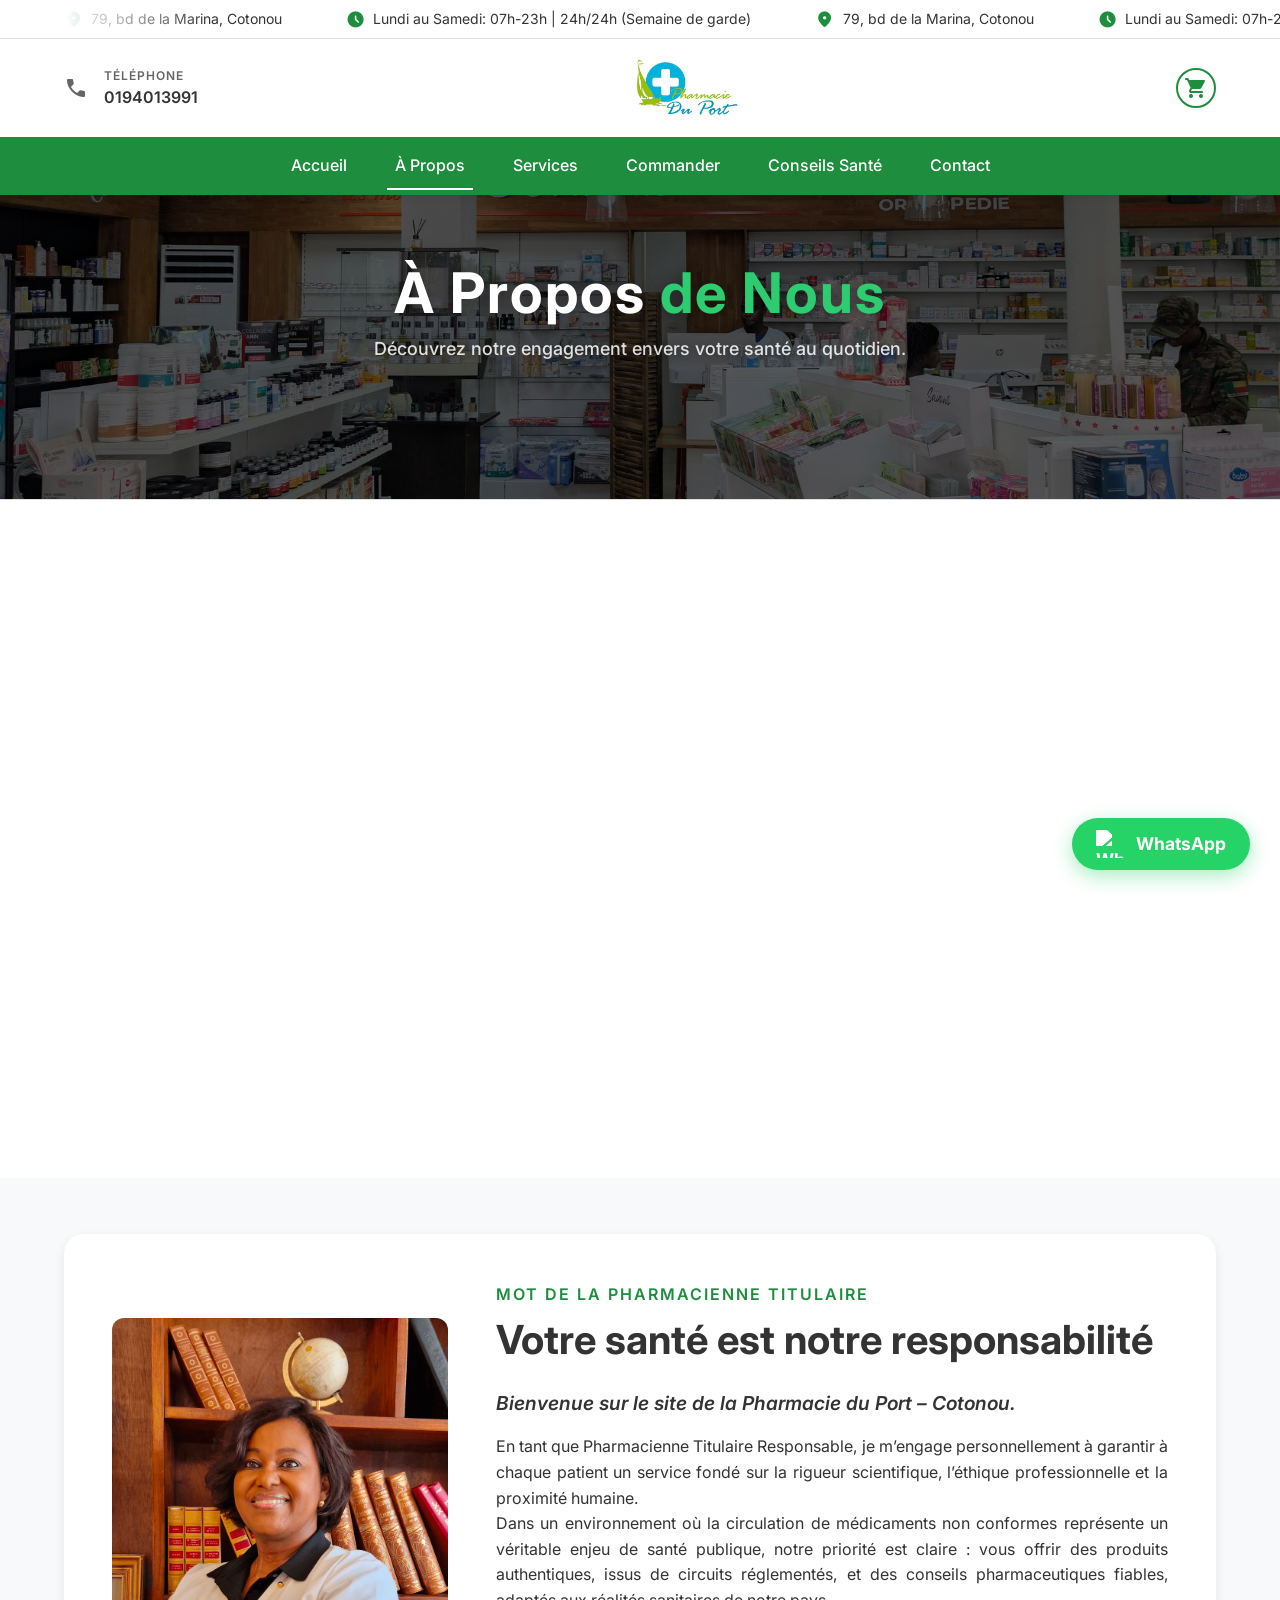
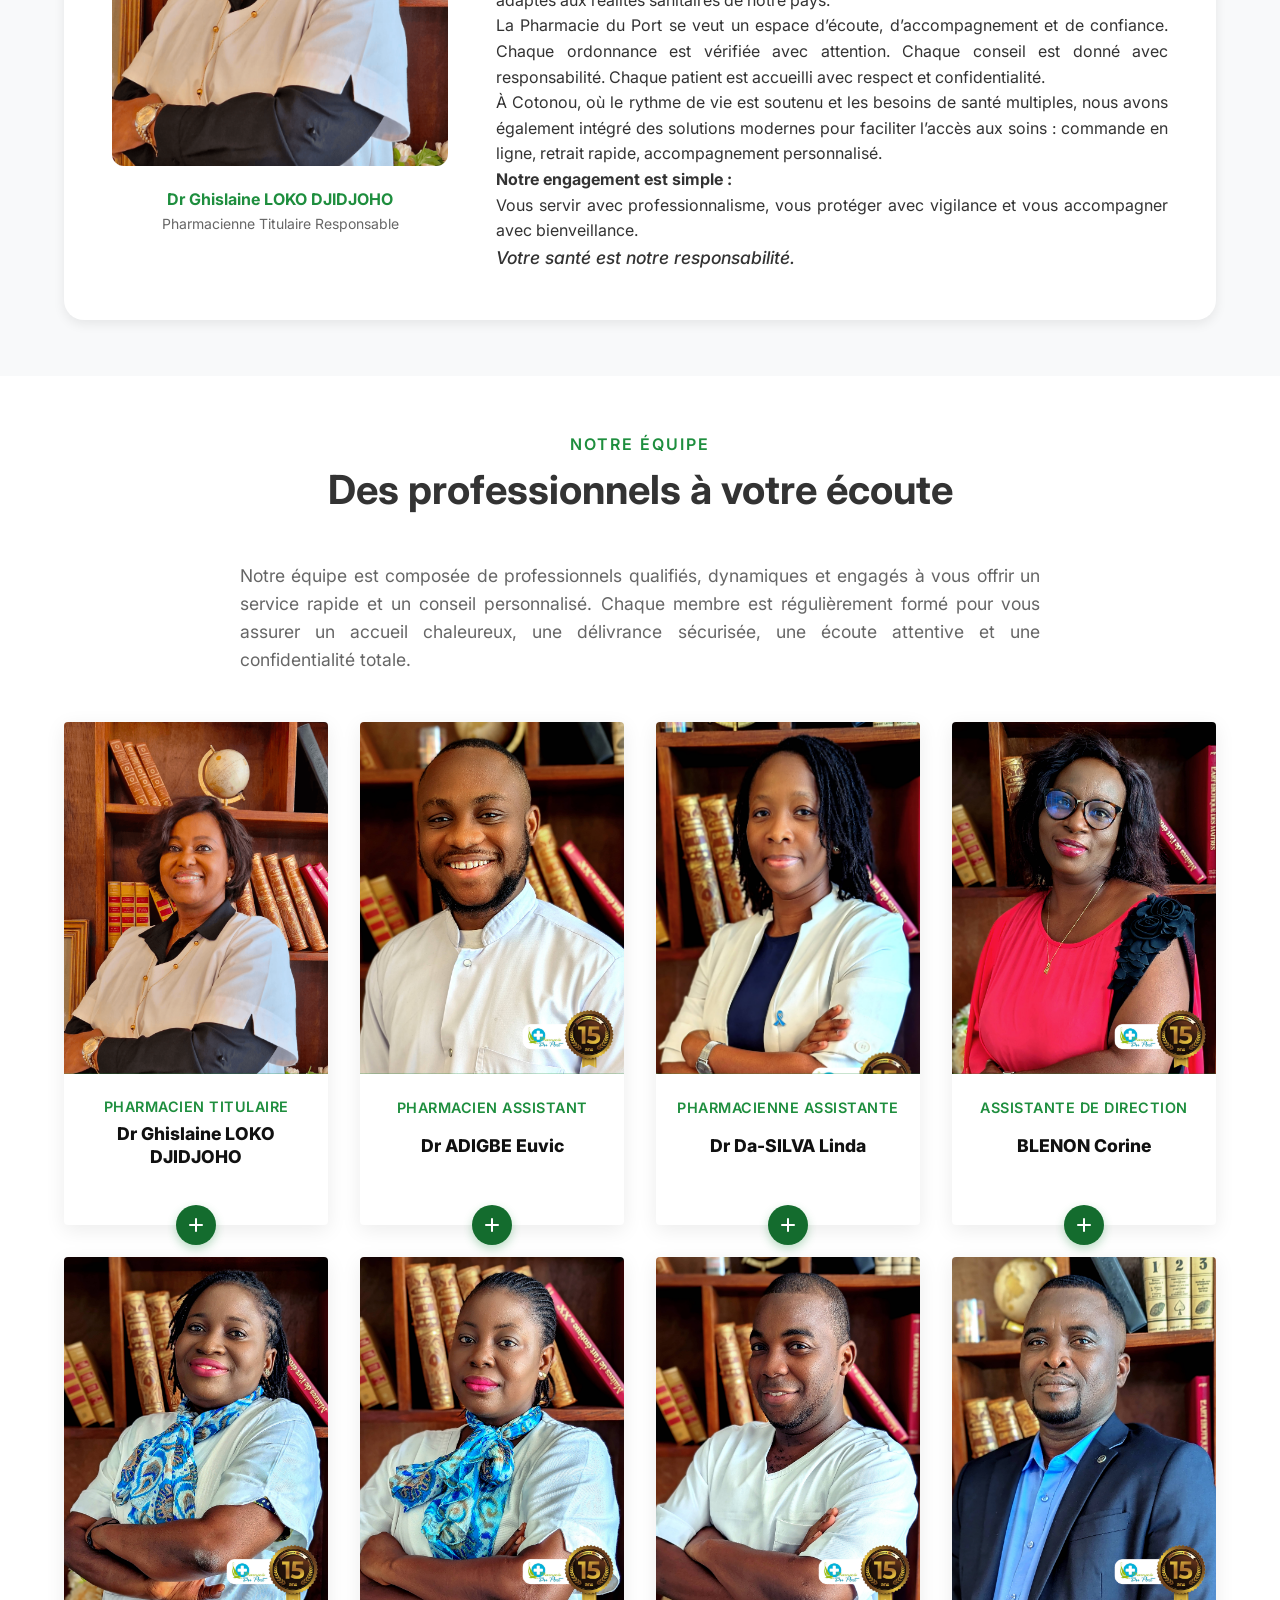
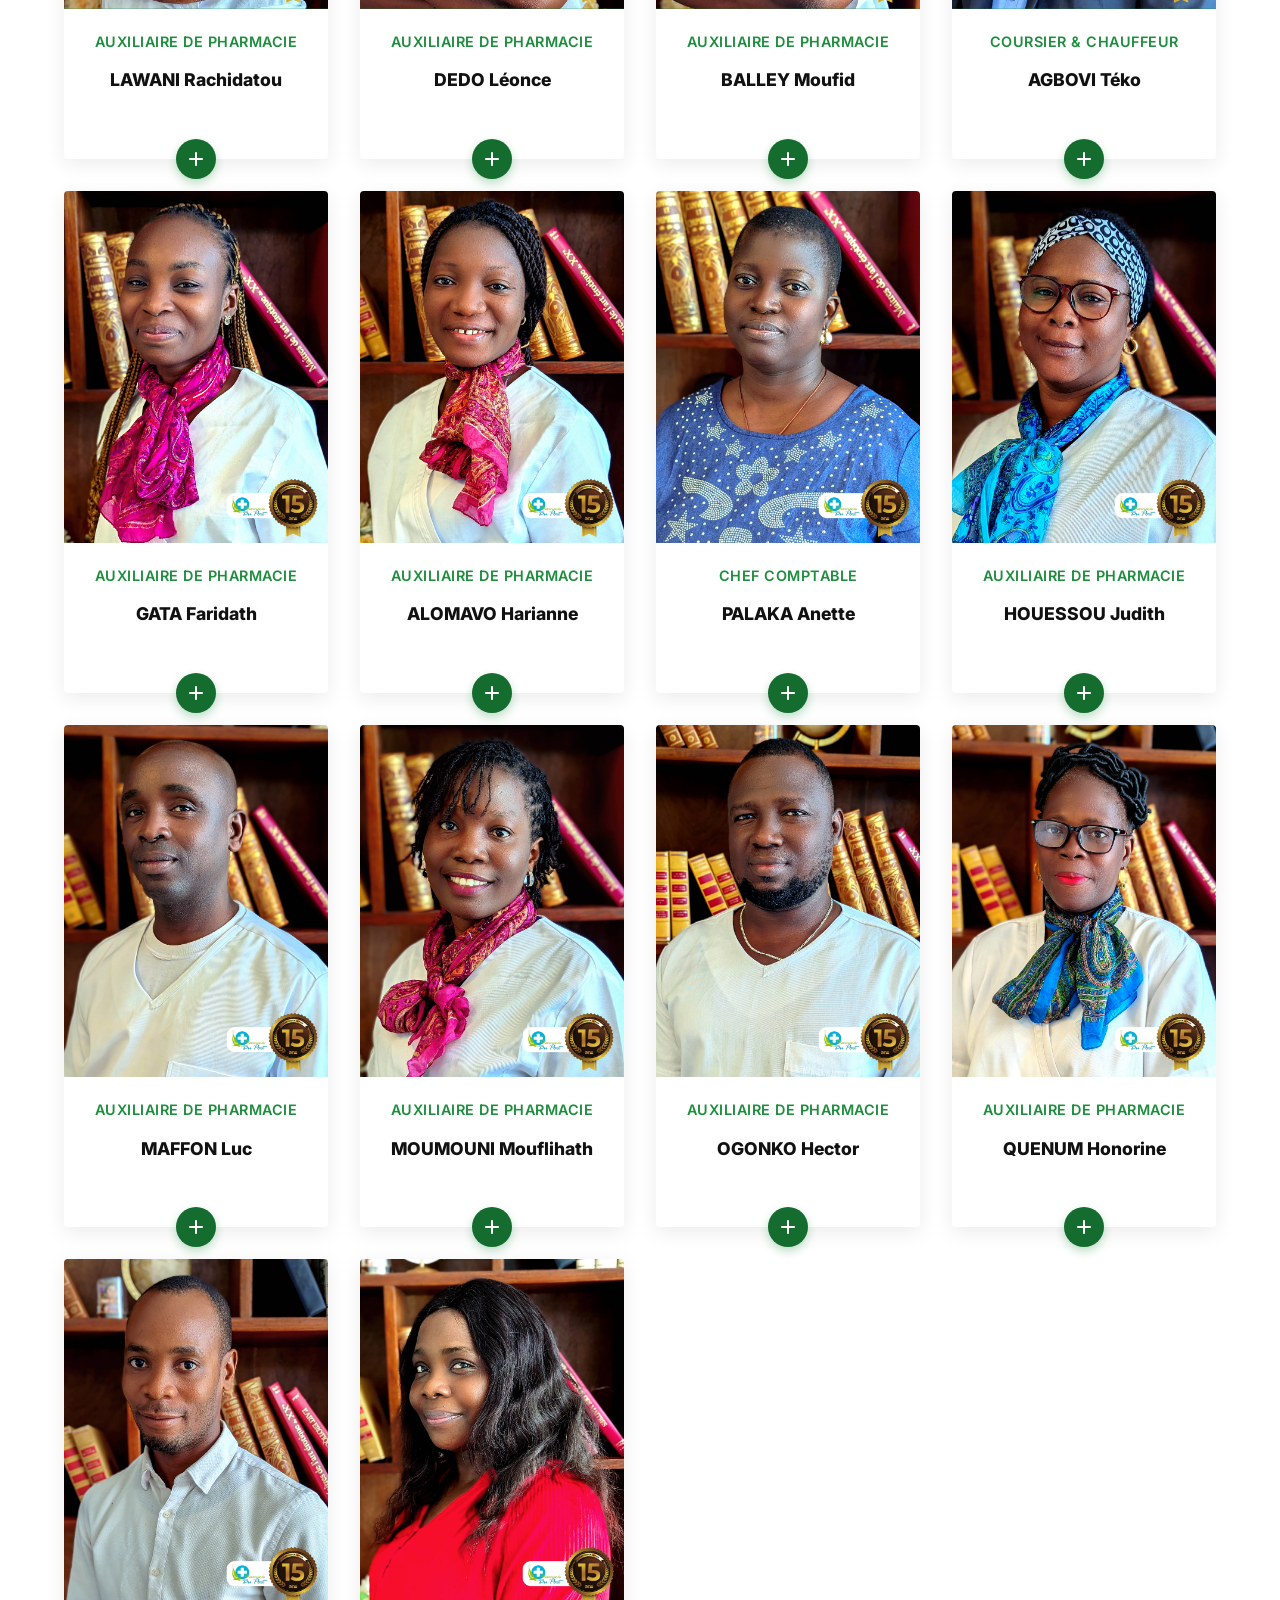
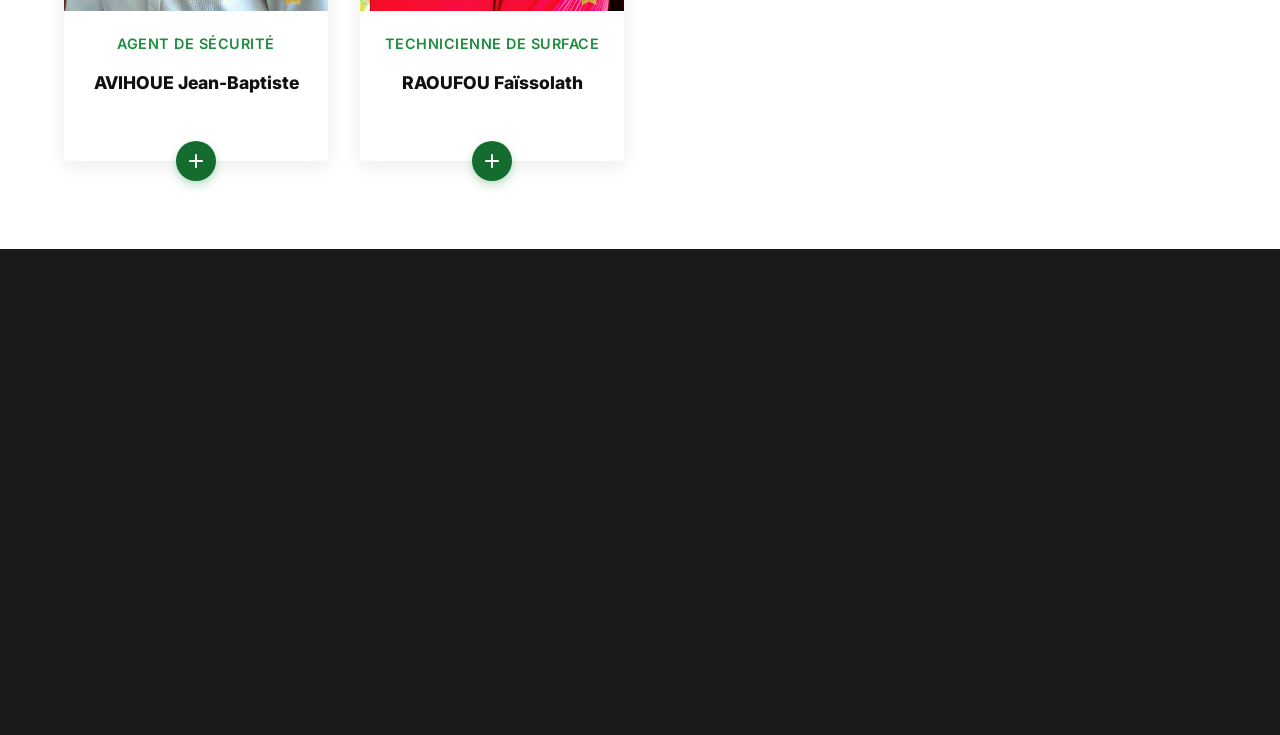
==== about.html @ 5d0e1f9a "Standardisation des services, simplification des paiements et ajout des assurances partenaires" ====
<!DOCTYPE html>
<html lang="fr">

<head>
    <meta charset="UTF-8">
    <meta name="viewport" content="width=device-width, initial-scale=1.0">
    <title>À Propos | Pharmacie du Port – Cotonou</title>
    <meta name="description"
        content="Découvrez l'équipe et la mission de la Pharmacie du Port à Cotonou. Votre santé est notre priorité.">

    <!-- Performance: Resource Hints -->
    <link rel="preconnect" href="https://fonts.googleapis.com">
    <link rel="preconnect" href="https://fonts.gstatic.com" crossorigin>
    <link rel="preload" href="css/style.css?v=1.0.3" as="style">
    <link rel="preload" href="img/ACCUEIL.jpeg" as="image" fetchpriority="high">

    <!-- CSS -->
    <link rel="stylesheet" href="css/style.css?v=1.0.3">
</head>

<body class="loading">
    <!-- Preloader -->
    <div id="site-preloader">
        <div class="loader-spinner"></div>
    </div>

    <!-- Header Wrapper -->
    <div class="header-wrapper">
        <!-- Top Bar -->
        <div class="top-bar-v3">
            <div class="container top-bar-inner">
                <div class="top-bar-left hide-mobile">
                    <div class="top-ticker-wrapper">
                        <div class="top-ticker-content">
                            <div class="top-info"><span class="material-symbols-rounded"
                                    style="font-size: 1.2rem;">location_on</span> 79, bd de la Marina, Cotonou
                            </div>
                            <div class="top-info"><span class="material-symbols-rounded"
                                    style="font-size: 1.2rem;">schedule</span> Lundi au Samedi: 07h-23h | 24h/24h
                                (Semaine de garde)</div>
                            <!-- Duplicate for seamless loop -->
                            <div class="top-info"><span class="material-symbols-rounded"
                                    style="font-size: 1.2rem;">location_on</span> 79, bd de la Marina, Cotonou
                            </div>
                            <div class="top-info"><span class="material-symbols-rounded"
                                    style="font-size: 1.2rem;">schedule</span> Lundi au Samedi: 07h-23h | 24h/24h
                                (Semaine de garde)</div>
                        </div>
                    </div>
                </div>
                <div class="top-bar-right social-links-small">
                    <a href="#" aria-label="Facebook" style="font-weight:bold; font-family:serif;">f</a>
                    <a href="#" aria-label="WhatsApp" style="font-weight:bold; font-family:serif;">w</a>
                    <a href="#" aria-label="Instagram" style="font-weight:bold; font-family:serif;">in</a>
                </div>
            </div>
        </div>

        <!-- Middle Bar -->
        <div class="middle-bar">
            <div class="container middle-bar-inner">
                <div class="middle-left phone-block hide-tablet">
                    <span class="material-symbols-rounded phone-icon">call</span>
                    <div class="phone-text">
                        <span class="phone-label">TÉLÉPHONE</span>
                        <span class="phone-number">0194013991</span>
                    </div>
                </div>

                <div class="middle-center logo-container">
                    <a href="index.html" class="logo-v3">
                        <div class="logo-icon-wrapper">
                            <img src="img/LOGO.png" alt="Logo Pharmacie du Port" class="logo-img" width="180"
                                height="85">
                        </div>
                    </a>
                </div>

                <div class="middle-right action-icons">
                    <a href="order.html" class="icon-btn"><span
                            class="material-symbols-rounded">shopping_cart</span></a>
                    <button class="mobile-menu-btn" aria-label="Menu"
                        onclick="var n=document.getElementById('mobileNav'); n.classList.toggle('active'); this.querySelector('.material-symbols-rounded').textContent=n.classList.contains('active')?'close':'menu';">

                        <span class="material-symbols-rounded">menu</span>
                    </button>
                </div>
            </div>
        </div>

        <!-- Main Navigation -->
        <header class="main-header-v3">
            <div class="container">
                <nav class="nav-v3" id="mobileNav">
                    <ul id="mainMenu">
                        <li><a href="index.html">Accueil</a></li>
                        <li><a href="about.html" class="active">À Propos</a></li>
                        <li><a href="services.html">Services</a></li>
                        <li><a href="order.html">Commander</a></li>
                        <li><a href="blog.html">Conseils Santé</a></li>
                        <li><a href="contact.html">Contact</a></li>
                    </ul>
                </nav>
            </div>
        </header>
    </div>


    <!-- Page Header Banner -->
    <section class="page-banner"
        style="background-image: linear-gradient(rgba(0,0,0,0.6), rgba(0,0,0,0.6)), url('img/ACCUEIL.jpeg'); border-bottom: 1px solid var(--border-color);">
        <div class="container" style="z-index: 2; position: relative;">
            <div class="hero-content" style="margin: 0 auto; max-width: 800px; text-align: center;">
                <h1 style="font-size: 3.5rem; color: #fff; letter-spacing: 2px;" data-content-id="about_hero_title">À
                    Propos <span style="color: #2ecc71;">de Nous</span></h1>
                <p style="color: rgba(255,255,255,0.9); font-size: 1.125rem; font-weight: 500;">Découvrez notre
                    engagement
                    envers votre santé au quotidien.</p>
            </div>
        </div>
    </section>

    <!-- Pharmacy Presentation -->
    <section>
        <div class="container">
            <div class="about-grid">
                <div class="about-content">
                    <div class="section-title" style="text-align: left;">
                        <span>Notre Histoire</span>
                        <h2 data-content-id="about_history_title">Un engagement au cœur de Cotonou</h2>
                    </div>
                    <p class="lead-text" style="text-align: justify;" data-content-id="about_history_text">La Pharmacie
                        du Port est un établissement
                        pharmaceutique engagé à garantir
                        l’accès à des médicaments authentiques et des conseils adaptés aux réalités sanitaires de
                        Cotonou.</p>
                    <p style="text-align: justify;">Située à proximité stratégique de la zone portuaire et des grands
                        axes de la ville, elle
                        accompagne quotidiennement les familles, les travailleurs et les visiteurs avec un service
                        rapide, sécurisé et bienveillant.</p>
                    <ul class="check-list">
                        <li><span class="material-symbols-rounded">check</span> Médicaments 100% certifiés</li>
                        <li><span class="material-symbols-rounded">check</span> Personnel qualifié et à l'écoute</li>
                        <li><span class="material-symbols-rounded">check</span> Service client exceptionnel</li>
                        <li><span class="material-symbols-rounded">check</span> Accessibilité 24h/24 (Semaine de garde)
                        </li>
                    </ul>
                </div>
                <div class="about-images-wrapper">
                    <div class="stacked-images-container">
                        <div class="stacked-image-item item-back">
                            <img src="img/A PROPOS 1 (1).jpeg" alt="Extérieur de la Pharmacie" width="600" height="400"
                                loading="lazy">
                        </div>
                        <div class="stacked-image-item item-front">
                            <img src="img/A PROPOS 1 (2).jpeg" alt="Intérieur de la Pharmacie" width="600" height="400"
                                loading="lazy">
                        </div>
                        <div class="experience-badge-new">
                            <div class="badge-content">
                                <span class="badge-number"><span class="counter" data-target="15">0</span>+</span>
                                <span class="badge-text">Ans d'Expérience</span>
                            </div>
                        </div>
                    </div>
                </div>
            </div>
        </div>
    </section>

    <!-- Pharmacist Word -->
    <section class="bg-light">
        <div class="container">
            <div class="pharmacist-word-wrapper">
                <div class="pharmacist-image">
                    <img src="img/PHOTO PHARMACIENNE TITULAIRE.png" alt="Mot du Pharmacien" id="dynamic-pharmacist"
                        width="450" height="550" loading="lazy">
                    <div class="pharmacist-signature">
                        <h4>Dr Ghislaine LOKO DJIDJOHO</h4>
                        <p>Pharmacienne Titulaire Responsable</p>
                    </div>
                </div>
                <div class="pharmacist-content">
                    <div class="section-title" style="text-align: left; margin-bottom: 1.5rem;">
                        <span>Mot de la Pharmacienne Titulaire</span>
                        <h2>Votre santé est notre responsabilité</h2>
                    </div>
                    <p class="quote-text"
                        style="font-weight: 600; font-size: 1.2rem; margin-bottom: 1rem; color: var(--text-dark);">
                        Bienvenue sur le site de la Pharmacie du Port – Cotonou.</p>
                    <div data-content-id="pharmacist_full_mot">
                        <p style="text-align: justify;">En tant que Pharmacienne Titulaire Responsable, je m’engage
                            personnellement à garantir à chaque
                            patient un service fondé sur la rigueur scientifique, l’éthique professionnelle et la
                            proximité
                            humaine.</p>
                        <p style="text-align: justify;">Dans un environnement où la circulation de médicaments non
                            conformes
                            représente un véritable
                            enjeu de santé publique, notre priorité est claire : vous offrir des produits authentiques,
                            issus de circuits réglementés, et des conseils pharmaceutiques fiables, adaptés aux réalités
                            sanitaires de notre pays.</p>
                    </div>
                    <p style="text-align: justify;">La Pharmacie du Port se veut un espace d’écoute, d’accompagnement et
                        de confiance. Chaque
                        ordonnance est vérifiée avec attention. Chaque conseil est donné avec responsabilité. Chaque
                        patient est accueilli avec respect et confidentialité.</p>
                    <p style="text-align: justify;">À Cotonou, où le rythme de vie est soutenu et les besoins de santé
                        multiples, nous avons
                        également intégré des solutions modernes pour faciliter l’accès aux soins : commande en ligne,
                        retrait rapide, accompagnement personnalisé.</p>
                    <p style="text-align: justify;"><strong>Notre engagement est simple :</strong><br>Vous servir avec
                        professionnalisme, vous
                        protéger avec vigilance et vous accompagner avec bienveillance.</p>
                    <p style="text-align: justify; font-style: italic; font-weight: 500; font-size: 1.1rem;">Votre santé
                        est notre
                        responsabilité.</p>

                </div>
            </div>
        </div>
    </section>

    <!-- Our Team -->
    <section>
        <div class="container">
            <div class="section-title">
                <span>Notre Équipe</span>
                <h2>Des professionnels à votre écoute</h2>
            </div>
            <div class="team-intro">
                <p style="text-align: justify;">Notre équipe est composée de professionnels qualifiés, dynamiques et
                    engagés à vous offrir un service
                    rapide et un conseil personnalisé. Chaque membre est régulièrement formé pour vous assurer un
                    accueil chaleureux, une délivrance sécurisée, une écoute attentive et une confidentialité totale.
                </p>
            </div>

            <div class="team-showcase-grid" style="margin-top: 3rem; padding-bottom: 2rem;">

                <!-- Card 1: Titulaire -->
                <div class="team-member-card">
                    <div class="member-photo-placeholder"
                        style="background-image: url('img/PHOTO PHARMACIENNE TITULAIRE.png');">
                        <div class="member-contact-overlay">
                            <a href="tel:0194013991" class="member-contact-link"><span
                                    class="material-symbols-rounded">call</span> 0194013991</a>
                            <a href="mailto:phcieduportcotonou@yahoo.com" class="member-contact-link"><span
                                    class="material-symbols-rounded">mail</span> phcieduportcotonou@yahoo.com</a>
                        </div>
                    </div>
                    <div class="member-info">
                        <h4 class="member-role">Pharmacien Titulaire</h4>
                        <h3 class="member-name">Dr Ghislaine LOKO DJIDJOHO</h3>
                        <button class="member-action-btn" aria-label="Plus d'informations">
                            <span class="material-symbols-rounded">add</span>
                        </button>
                    </div>
                </div>

                <!-- Card 2: Assistant -->
                <div class="team-member-card">
                    <div class="member-photo-placeholder"
                        style="background-image: url('img/PHARMACIEN ASSISTANT.jpeg');">
                        <div class="member-contact-overlay">
                            <a href="tel:+22900000000" class="member-contact-link"><span
                                    class="material-symbols-rounded">call</span> 0194013991</a>
                            <a href="mailto:phcieduportcotonou@yahoo.com" class="member-contact-link"><span
                                    class="material-symbols-rounded">mail</span> phcieduportcotonou@yahoo.com</a>
                        </div>
                    </div>
                    <div class="member-info">
                        <h4 class="member-role">Pharmacien Assistant</h4>
                        <h3 class="member-name">Dr ADIGBE Euvic</h3>
                        <button class="member-action-btn" aria-label="Plus d'informations">
                            <span class="material-symbols-rounded">add</span>
                        </button>
                    </div>
                </div>

                <!-- Card 3: Assistant -->
                <div class="team-member-card">
                    <div class="member-photo-placeholder"
                        style="background-image: url('img/PHARMACIENNE ASSISTANTE.jpeg');">
                        <div class="member-contact-overlay">
                            <a href="tel:+22900000000" class="member-contact-link"><span
                                    class="material-symbols-rounded">call</span> 0194013991</a>
                            <a href="mailto:phcieduportcotonou@yahoo.com" class="member-contact-link"><span
                                    class="material-symbols-rounded">mail</span> phcieduportcotonou@yahoo.com</a>
                        </div>
                    </div>
                    <div class="member-info">
                        <h4 class="member-role">Pharmacienne Assistante</h4>
                        <h3 class="member-name">Dr Da-SILVA Linda</h3>
                        <button class="member-action-btn" aria-label="Plus d'informations">
                            <span class="material-symbols-rounded">add</span>
                        </button>
                    </div>
                </div>

                <!-- Card 4: Assistante de Direction -->
                <div class="team-member-card">
                    <div class="member-photo-placeholder" style="background-image: url('img/1.jpg (1).jpeg');">
                        <div class="member-contact-overlay">
                            <a href="tel:0194013991" class="member-contact-link"><span
                                    class="material-symbols-rounded">call</span> 0194013991</a>
                            <a href="mailto:phcieduportcotonou@yahoo.com" class="member-contact-link"><span
                                    class="material-symbols-rounded">mail</span> phcieduportcotonou@yahoo.com</a>
                        </div>
                    </div>
                    <div class="member-info">
                        <h4 class="member-role">Assistante de Direction</h4>
                        <h3 class="member-name">BLENON Corine</h3>
                        <button class="member-action-btn" aria-label="Plus d'informations">
                            <span class="material-symbols-rounded">add</span>
                        </button>
                    </div>
                </div>

                <!-- Card 5: Responsable Parapharmacie -->
                <div class="team-member-card">
                    <div class="member-photo-placeholder" style="background-image: url('img/2.jpg.jpeg');">
                        <div class="member-contact-overlay">
                            <a href="tel:0194013991" class="member-contact-link"><span
                                    class="material-symbols-rounded">call</span> 0194013991</a>
                            <a href="mailto:phcieduportcotonou@yahoo.com" class="member-contact-link"><span
                                    class="material-symbols-rounded">mail</span> phcieduportcotonou@yahoo.com</a>
                        </div>
                    </div>
                    <div class="member-info">
                        <h4 class="member-role">Auxiliaire de Pharmacie</h4>
                        <h3 class="member-name">LAWANI Rachidatou</h3>
                        <button class="member-action-btn" aria-label="Plus d'informations">
                            <span class="material-symbols-rounded">add</span>
                        </button>
                    </div>
                </div>

                <!-- Card 6: Auxiliaire de Pharmacie -->
                <div class="team-member-card">
                    <div class="member-photo-placeholder" style="background-image: url('img/3.jpg.jpeg');">
                        <div class="member-contact-overlay">
                            <a href="tel:0194013991" class="member-contact-link"><span
                                    class="material-symbols-rounded">call</span> 0194013991</a>
                            <a href="mailto:phcieduportcotonou@yahoo.com" class="member-contact-link"><span
                                    class="material-symbols-rounded">mail</span> phcieduportcotonou@yahoo.com</a>
                        </div>
                    </div>
                    <div class="member-info">
                        <h4 class="member-role">Auxiliaire de Pharmacie</h4>
                        <h3 class="member-name">DEDO Léonce</h3>
                        <button class="member-action-btn" aria-label="Plus d'informations">
                            <span class="material-symbols-rounded">add</span>
                        </button>
                    </div>
                </div>

                <!-- Card 7: Auxiliaire de Pharmacie -->
                <div class="team-member-card">
                    <div class="member-photo-placeholder" style="background-image: url('img/4.jpg.jpeg');">
                        <div class="member-contact-overlay">
                            <a href="tel:0194013991" class="member-contact-link"><span
                                    class="material-symbols-rounded">call</span> 0194013991</a>
                            <a href="mailto:phcieduportcotonou@yahoo.com" class="member-contact-link"><span
                                    class="material-symbols-rounded">mail</span> phcieduportcotonou@yahoo.com</a>
                        </div>
                    </div>
                    <div class="member-info">
                        <h4 class="member-role">Auxiliaire de Pharmacie</h4>
                        <h3 class="member-name">BALLEY Moufid</h3>
                        <button class="member-action-btn" aria-label="Plus d'informations">
                            <span class="material-symbols-rounded">add</span>
                        </button>
                    </div>
                </div>

                <!-- Card 8: Membre de l'équipe -->
                <div class="team-member-card">
                    <div class="member-photo-placeholder" style="background-image: url('img/5.jpg.jpeg');">
                        <div class="member-contact-overlay">
                            <a href="tel:0194013991" class="member-contact-link"><span
                                    class="material-symbols-rounded">call</span> 0194013991</a>
                            <a href="mailto:phcieduportcotonou@yahoo.com" class="member-contact-link"><span
                                    class="material-symbols-rounded">mail</span> phcieduportcotonou@yahoo.com</a>
                        </div>
                    </div>
                    <div class="member-info">
                        <h4 class="member-role">Coursier & Chauffeur</h4>
                        <h3 class="member-name">AGBOVI Téko</h3>
                        <button class="member-action-btn" aria-label="Plus d'informations">
                            <span class="material-symbols-rounded">add</span>
                        </button>
                    </div>
                </div>


                <!-- Card 9: Auxiliaire de Pharmacie -->
                <div class="team-member-card">
                    <div class="member-photo-placeholder" style="background-image: url('img/9.jpg.jpeg');">
                        <div class="member-contact-overlay">
                            <a href="tel:0194013991" class="member-contact-link"><span
                                    class="material-symbols-rounded">call</span> 0194013991</a>
                            <a href="mailto:phcieduportcotonou@yahoo.com" class="member-contact-link"><span
                                    class="material-symbols-rounded">mail</span> phcieduportcotonou@yahoo.com</a>
                        </div>
                    </div>
                    <div class="member-info">
                        <h4 class="member-role">Auxiliaire de Pharmacie</h4>
                        <h3 class="member-name">GATA Faridath</h3>
                        <button class="member-action-btn" aria-label="Plus d'informations">
                            <span class="material-symbols-rounded">add</span>
                        </button>
                    </div>
                </div>

                <!-- Card 10: Auxiliaire de Pharmacie -->
                <div class="team-member-card">
                    <div class="member-photo-placeholder" style="background-image: url('img/10.jpg.jpeg');">
                        <div class="member-contact-overlay">
                            <a href="tel:0194013991" class="member-contact-link"><span
                                    class="material-symbols-rounded">call</span> 0194013991</a>
                            <a href="mailto:phcieduportcotonou@yahoo.com" class="member-contact-link"><span
                                    class="material-symbols-rounded">mail</span> phcieduportcotonou@yahoo.com</a>
                        </div>
                    </div>
                    <div class="member-info">
                        <h4 class="member-role">Auxiliaire de Pharmacie</h4>
                        <h3 class="member-name">ALOMAVO Harianne</h3>
                        <button class="member-action-btn" aria-label="Plus d'informations">
                            <span class="material-symbols-rounded">add</span>
                        </button>
                    </div>
                </div>

                <!-- Card 11: Responsable des Affaires financières -->
                <div class="team-member-card">
                    <div class="member-photo-placeholder" style="background-image: url('img/11.jpg.jpeg');">
                        <div class="member-contact-overlay">
                            <a href="tel:0194013991" class="member-contact-link"><span
                                    class="material-symbols-rounded">call</span> 0194013991</a>
                            <a href="mailto:phcieduportcotonou@yahoo.com" class="member-contact-link"><span
                                    class="material-symbols-rounded">mail</span> phcieduportcotonou@yahoo.com</a>
                        </div>
                    </div>
                    <div class="member-info">
                        <h4 class="member-role">Chef Comptable</h4>
                        <h3 class="member-name">PALAKA Anette</h3>
                        <button class="member-action-btn" aria-label="Plus d'informations">
                            <span class="material-symbols-rounded">add</span>
                        </button>
                    </div>
                </div>

                <!-- Card 12: Auxiliaire de Pharmacie -->
                <div class="team-member-card">
                    <div class="member-photo-placeholder" style="background-image: url('img/14.jpg.jpeg');">
                        <div class="member-contact-overlay">
                            <a href="tel:0194013991" class="member-contact-link"><span
                                    class="material-symbols-rounded">call</span> 0194013991</a>
                            <a href="mailto:phcieduportcotonou@yahoo.com" class="member-contact-link"><span
                                    class="material-symbols-rounded">mail</span> phcieduportcotonou@yahoo.com</a>
                        </div>
                    </div>
                    <div class="member-info">
                        <h4 class="member-role">Auxiliaire de Pharmacie</h4>
                        <h3 class="member-name">HOUESSOU Judith</h3>
                        <button class="member-action-btn" aria-label="Plus d'informations">
                            <span class="material-symbols-rounded">add</span>
                        </button>
                    </div>
                </div>

                <!-- Card 13: Auxiliaire de Pharmacie -->
                <div class="team-member-card">
                    <div class="member-photo-placeholder" style="background-image: url('img/15.jpg.jpeg');">
                        <div class="member-contact-overlay">
                            <a href="tel:0194013991" class="member-contact-link"><span
                                    class="material-symbols-rounded">call</span> 0194013991</a>
                            <a href="mailto:phcieduportcotonou@yahoo.com" class="member-contact-link"><span
                                    class="material-symbols-rounded">mail</span> phcieduportcotonou@yahoo.com</a>
                        </div>
                    </div>
                    <div class="member-info">
                        <h4 class="member-role">Auxiliaire de Pharmacie</h4>
                        <h3 class="member-name">MAFFON Luc</h3>
                        <button class="member-action-btn" aria-label="Plus d'informations">
                            <span class="material-symbols-rounded">add</span>
                        </button>
                    </div>
                </div>

                <!-- Card 14: Auxiliaire de Pharmacie -->
                <div class="team-member-card">
                    <div class="member-photo-placeholder" style="background-image: url('img/16.jpg.jpeg');">
                        <div class="member-contact-overlay">
                            <a href="tel:0194013991" class="member-contact-link"><span
                                    class="material-symbols-rounded">call</span> 0194013991</a>
                            <a href="mailto:phcieduportcotonou@yahoo.com" class="member-contact-link"><span
                                    class="material-symbols-rounded">mail</span> phcieduportcotonou@yahoo.com</a>
                        </div>
                    </div>
                    <div class="member-info">
                        <h4 class="member-role">Auxiliaire de Pharmacie</h4>
                        <h3 class="member-name">MOUMOUNI Mouflihath</h3>
                        <button class="member-action-btn" aria-label="Plus d'informations">
                            <span class="material-symbols-rounded">add</span>
                        </button>
                    </div>
                </div>

                <!-- Card 15: Auxiliaire de Pharmacie -->
                <div class="team-member-card">
                    <div class="member-photo-placeholder" style="background-image: url('img/17.jpg.jpeg');">
                        <div class="member-contact-overlay">
                            <a href="tel:0194013991" class="member-contact-link"><span
                                    class="material-symbols-rounded">call</span> 0194013991</a>
                            <a href="mailto:phcieduportcotonou@yahoo.com" class="member-contact-link"><span
                                    class="material-symbols-rounded">mail</span> phcieduportcotonou@yahoo.com</a>
                        </div>
                    </div>
                    <div class="member-info">
                        <h4 class="member-role">Auxiliaire de Pharmacie</h4>
                        <h3 class="member-name">OGONKO Hector</h3>
                        <button class="member-action-btn" aria-label="Plus d'informations">
                            <span class="material-symbols-rounded">add</span>
                        </button>
                    </div>
                </div>

                <!-- Card 16: Auxiliaire de Pharmacie -->
                <div class="team-member-card">
                    <div class="member-photo-placeholder" style="background-image: url('img/18.jpg.jpeg');">
                        <div class="member-contact-overlay">
                            <a href="tel:0194013991" class="member-contact-link"><span
                                    class="material-symbols-rounded">call</span> 0194013991</a>
                            <a href="mailto:phcieduportcotonou@yahoo.com" class="member-contact-link"><span
                                    class="material-symbols-rounded">mail</span> phcieduportcotonou@yahoo.com</a>
                        </div>
                    </div>
                    <div class="member-info">
                        <h4 class="member-role">Auxiliaire de Pharmacie</h4>
                        <h3 class="member-name">QUENUM Honorine</h3>
                        <button class="member-action-btn" aria-label="Plus d'informations">
                            <span class="material-symbols-rounded">add</span>
                        </button>
                    </div>
                </div>

                <!-- Card 17: Agent de sécurité -->
                <div class="team-member-card">
                    <div class="member-photo-placeholder" style="background-image: url('img/19.jpg.jpeg');">
                        <div class="member-contact-overlay">
                            <a href="tel:0194013991" class="member-contact-link"><span
                                    class="material-symbols-rounded">call</span> 0194013991</a>
                            <a href="mailto:phcieduportcotonou@yahoo.com" class="member-contact-link"><span
                                    class="material-symbols-rounded">mail</span> phcieduportcotonou@yahoo.com</a>
                        </div>
                    </div>
                    <div class="member-info">
                        <h4 class="member-role">Agent de sécurité</h4>
                        <h3 class="member-name">AVIHOUE Jean-Baptiste</h3>
                        <button class="member-action-btn" aria-label="Plus d'informations">
                            <span class="material-symbols-rounded">add</span>
                        </button>
                    </div>
                </div>

                <!-- Card 18: Technicienne de surface -->
                <div class="team-member-card">
                    <div class="member-photo-placeholder" style="background-image: url('img/20.jpg.jpeg');">
                        <div class="member-contact-overlay">
                            <a href="tel:0194013991" class="member-contact-link"><span
                                    class="material-symbols-rounded">call</span> 0194013991</a>
                            <a href="mailto:phcieduportcotonou@yahoo.com" class="member-contact-link"><span
                                    class="material-symbols-rounded">mail</span> phcieduportcotonou@yahoo.com</a>
                        </div>
                    </div>
                    <div class="member-info">
                        <h4 class="member-role">Technicienne de surface</h4>
                        <h3 class="member-name">RAOUFOU Faïssolath</h3>
                        <button class="member-action-btn" aria-label="Plus d'informations">
                            <span class="material-symbols-rounded">add</span>
                        </button>
                    </div>
                </div>

            </div>
        </div>
    </section>

    <!-- Footer -->
    <footer id="location">
        <div class="container">
            <div class="footer-grid">
                <div class="footer-about">
                    <a href="index.html" class="footer-logo">
                        <img src="img/LOGO.png" alt="Logo Pharmacie du Port" class="footer-logo-img" width="120"
                            height="60" loading="lazy">
                    </a>
                    <p>Votre santé, notre priorité au cœur de Cotonou. Service rapide, produits certifiés et conseils
                        pharmaceutiques fiables pour accompagner les familles et professionnels.
                    </p>
                </div>

                <div class="footer-widget">
                    <h4>Liens Rapides</h4>
                    <ul class="footer-links">
                        <li><a href="index.html">Accueil</a></li>
                        <li><a href="about.html">À Propos</a></li>
                        <li><a href="services.html">Nos Services</a></li>
                        <li><a href="order.html">Commander en Ligne</a></li>
                        <li><a href="blog.html">Conseils Santé</a></li>
                    </ul>
                </div>

                <div class="footer-widget">
                    <h4>Nos Services</h4>
                    <ul class="footer-links">
                        <li><a href="services.html">Médicaments</a></li>
                        <li><a href="services.html">Assurances</a></li>
                        <li><a href="services.html">Parapharmacie</a></li>
                        <li><a href="services.html">Produits Bébé</a></li>
                        <li><a href="services.html">Conseils Santé</a></li>
                        <li><a href="services.html">Dispositifs médicaux</a></li>
                    </ul>
                </div>

                <div class="footer-widget">
                    <h4>Contact & Localisation</h4>
                    <ul class="footer-contact">
                        <li>
                            <span class="material-symbols-rounded">location_on</span>
                            <span>79, bd de la Marina, Cotonou</span>
                        </li>
                        <li>
                            <span class="material-symbols-rounded">call</span>
                            <span>0194013991<br>0194013991 (WhatsApp)</span>
                        </li>
                        <li>
                            <span class="material-symbols-rounded">mail</span>
                            <span>phcieduportcotonou@yahoo.com</span>
                        </li>
                        <li>
                            <span class="material-symbols-rounded">schedule</span>
                            <span>- Lundi au Samedi (07h à 23h)<br>- Semaines de garde (24h/24h)</span>
                        </li>
                    </ul>
                </div>
            </div>

            <div class="footer-bottom">
                <p>&copy; <a href="admin-login.html" style="color: inherit; text-decoration: none; cursor: default;"
                        aria-hidden="true">2026</a> Pharmacie du Port - Cotonou. Tous droits réservés.</p>
            </div>
        </div>
    </footer>

    <!-- JS -->
    <!-- Supabase -->
    <script src="https://cdn.jsdelivr.net/npm/@supabase/supabase-js@2" defer></script>
    <script src="js/supabaseClient.js" defer></script>
    <script src="js/contentLoader.js" defer></script>
    <script src="js/main.js" defer></script>
</body>

</html>
---- css/style.css ----
/* Google Fonts: Inter - font-display:swap prevents invisible text during load */
@import url('https://fonts.googleapis.com/css2?family=Inter:wght@300;400;500;600;700&display=swap');

/* Material Symbols */
@import url('https://fonts.googleapis.com/css2?family=Material+Symbols+Rounded:opsz,wght,FILL,GRAD@20..48,100..700,0..1,-50..200&display=block');

/* ============================================================
   PERFORMANCE OPTIMIZATIONS
   ============================================================ */

/* Defer rendering of off-screen sections (major render speed gain) */
section,
footer {
    content-visibility: auto;
    contain-intrinsic-size: 0 400px;
}

/* Keep hero visible immediately — do not defer it */
.hero,
.page-banner,
.header-wrapper {
    content-visibility: visible;
    contain-intrinsic-size: none;
}

/* GPU-accelerate animated/interactive elements */
.header-wrapper,
.service-card,
.blog-card,
.testimonial-card,
.bento-card {
    will-change: transform;
}

/* Optimize images globally */
img {
    max-width: 100%;
    height: auto;
    image-rendering: -webkit-optimize-contrast;
    -ms-interpolation-mode: bicubic;
}

/* Preloader and Page Reveal */
#site-preloader {
    position: fixed;
    top: 0;
    left: 0;
    width: 100%;
    height: 100%;
    background-color: var(--white);
    display: flex;
    justify-content: center;
    align-items: center;
    z-index: 9999;
    transition: opacity 0.5s ease, visibility 0.5s;
}

#site-preloader.fade-out {
    opacity: 0;
    visibility: hidden;
    pointer-events: none;
}

/* Fix FOIT/FOUC: Keep content hidden but preloader visible */
body.loading #site-preloader {
    visibility: visible;
    opacity: 1;
}

body.loading > *:not(#site-preloader):not(script) {
    visibility: hidden;
}

body.loading {
    overflow: hidden; /* Prevent scrolling during load */
}

/* Material Symbols Rendering Strategy: 
   Hide the text content until the font is loaded to prevent "text weirdness" */
.material-symbols-rounded {
    font-family: 'Material Symbols Rounded';
    font-weight: normal;
    font-style: normal;
    font-size: 24px;
    line-height: 1;
    letter-spacing: normal;
    text-transform: none;
    display: inline-block;
    white-space: nowrap;
    word-wrap: normal;
    direction: ltr;
    -webkit-font-feature-settings: 'liga';
    font-feature-settings: 'liga';
    -webkit-font-smoothing: antialiased;
    
    /* Crucial: visibility ensures text is not seen if font is missing/loading */
    width: 1em;
    height: 1em;
    overflow: hidden;
}

.loader-spinner {
    width: 50px;
    height: 50px;
    border: 4px solid var(--secondary-color);
    border-top: 4px solid var(--primary-color);
    border-radius: 50%;
    -webkit-animation: spin 1s linear infinite;
    animation: spin 1s linear infinite;
}

@-webkit-keyframes spin {
    0% {
        -webkit-transform: rotate(0deg);
        transform: rotate(0deg);
    }

    100% {
        -webkit-transform: rotate(360deg);
        transform: rotate(360deg);
    }
}

@keyframes spin {
    0% {
        transform: rotate(0deg);
    }

    100% {
        transform: rotate(360deg);
    }
}

/* Fix FOIT: Keep body invisible until font/content is ready */
/* (Handled more precisely above with body.loading > *:not(#site-preloader)) */

/* ============================================================ */

:root {
    --primary-color: #1E8E3E;
    --primary-dark: #146c2e;
    --secondary-color: #E3F2FD;
    --accent-color: #0288D1;
    --text-dark: #333333;
    --text-light: #666666;
    --white: #FFFFFF;
    --bg-light: #F8F9FA;
    --border-color: #E0E0E0;

    --shadow-sm: 0 2px 8px rgba(0, 0, 0, 0.05);
    --shadow-md: 0 4px 12px rgba(0, 0, 0, 0.08);
    --shadow-lg: 0 8px 24px rgba(0, 0, 0, 0.12);

    --radius-sm: 8px;
    --radius-md: 12px;
    --radius-lg: 20px;
    --radius-pill: 50px;

    --transition: all 0.3s cubic-bezier(0.25, 0.8, 0.25, 1);
}

* {
    margin: 0;
    padding: 0;
    box-sizing: border-box;
    -webkit-tap-highlight-color: transparent;
}

body {
    font-family: 'Inter', sans-serif;
    color: var(--text-dark);
    background-color: var(--white);
    line-height: 1.6;
    overflow-x: hidden;
    -webkit-font-smoothing: antialiased;
    -moz-osx-font-smoothing: grayscale;
    width: 100%;
    position: relative;
}

a {
    text-decoration: none;
    color: inherit;
    -webkit-transition: var(--transition);
    transition: var(--transition);
    touch-action: manipulation;
}

ul {
    list-style: none;
}

img {
    max-width: 100%;
    height: auto;
    display: block;
}

/* Typography */
h1,
h2,
h3,
h4,
h5,
h6 {
    font-weight: 700;
    line-height: 1.2;
    color: var(--text-dark);
}

h1 {
    font-size: clamp(1.75rem, 4vw + 1rem, 3.5rem);
}

h2 {
    font-size: clamp(1.5rem, 3vw + 1rem, 2.5rem);
    margin-bottom: 1rem;
}

h3 {
    font-size: clamp(1.25rem, 2vw + 1rem, 2rem);
}

.section-title {
    text-align: center;
    margin-bottom: 3rem;
}

.section-title span {
    display: block;
    color: var(--primary-color);
    font-weight: 600;
    font-size: 1rem;
    text-transform: uppercase;
    letter-spacing: 2px;
    margin-bottom: 0.5rem;
}

/* Layout */
.container {
    width: 100%;
    max-width: 1200px;
    margin: 0 auto;
    padding: 0 1.5rem;
    position: relative;
}

section {
    padding: 3.5rem 0;
}

section.bg-light {
    background-color: var(--bg-light);
}

/* Buttons */
.btn {
    display: inline-flex;
    align-items: center;
    justify-content: center;
    gap: 0.5rem;
    padding: 0.875rem 1.75rem;
    border-radius: var(--radius-pill);
    font-weight: 600;
    font-size: 1rem;
    cursor: pointer;
    border: none;
    -webkit-transition: var(--transition);
    transition: var(--transition);
    min-height: 48px;
    min-width: 44px;
    -webkit-user-select: none;
    user-select: none;
}

.btn-primary {
    background-color: var(--primary-color);
    color: var(--white);
    box-shadow: 0 4px 15px rgba(30, 142, 62, 0.3);
}

.btn-primary:hover {
    background-color: var(--primary-dark);
    transform: translateY(-2px);
    box-shadow: 0 6px 20px rgba(30, 142, 62, 0.4);
}

.btn-outline {
    background-color: transparent;
    color: var(--primary-color);
    border: 2px solid var(--primary-color);
}

.btn-outline:hover {
    background-color: var(--primary-color);
    color: var(--white);
}

.btn-whatsapp {
    background-color: #25D366;
    color: var(--white);
    box-shadow: 0 4px 15px rgba(37, 211, 102, 0.3);
}

.btn-whatsapp:hover {
    background-color: #128C7E;
    transform: translateY(-2px);
}

/* Icons */
.material-symbols-rounded {
    font-variation-settings: 'FILL' 1, 'wght' 400, 'GRAD' 0, 'opsz' 24;
}

/* --- Header & Navigation V3 --- */
.header-wrapper {
    position: fixed;
    top: 0;
    left: 0;
    width: 100%;
    z-index: 1000;
    background-color: var(--white);
    box-shadow: var(--shadow-sm);
    -webkit-transform: translateZ(0);
    transform: translateZ(0);
    /* Hardware acceleration for fixed header */
    width: 100%;
}

/* Tier 1: Top Bar */
.top-bar-v3 {
    border-bottom: 1px solid var(--border-color);
    padding: 0.5rem 0;
    font-size: 0.875rem;
    color: var(--text-dark);
}

.top-bar-inner {
    display: flex;
    justify-content: space-between;
    align-items: center;
}

.top-bar-left {
    display: flex;
    gap: 2rem;
}

.top-info {
    display: flex;
    align-items: center;
    gap: 0.5rem;
    white-space: nowrap;
    /* Prevent wrapping for ticker */
}

/* Ticker Animation */
.top-ticker-wrapper {
    overflow: hidden;
    width: 100%;
    mask-image: linear-gradient(to right, transparent, black 10%, black 90%, transparent);
}

.top-ticker-content {
    display: flex;
    gap: 4rem;
    width: max-content;
    animation: ticker-scroll 25s linear infinite;
}

@keyframes ticker-scroll {
    0% {
        transform: translateX(0);
    }

    100% {
        transform: translateX(-50%);
    }
}

.top-ticker-content:hover {
    animation-play-state: paused;
}

.top-info .material-symbols-rounded {
    color: var(--primary-color);
}

.social-links-small {
    display: flex;
    gap: 1rem;
}

.social-links-small a {
    color: var(--text-dark);
    transition: var(--transition);
}

.social-links-small a:hover {
    color: var(--primary-color);
}

.middle-bar {
    padding: 0.4rem 0;
    background-color: var(--white);
}

.middle-bar-inner {
    display: flex;
    justify-content: space-between;
    align-items: center;
}

.phone-block {
    display: flex;
    align-items: center;
    gap: 1rem;
}

.phone-icon {
    font-size: 1.5rem;
    color: var(--text-light);
}

.phone-text {
    display: flex;
    flex-direction: column;
}

.phone-label {
    font-size: 0.75rem;
    font-weight: 600;
    color: var(--text-light);
    letter-spacing: 1px;
}

.phone-number {
    font-weight: 600;
    color: var(--text-dark);
}

.logo-container .logo-v3 {
    display: flex;
    align-items: center;
    gap: 0.5rem;
    flex-direction: row;
}

.logo-icon-wrapper {
    display: flex;
    align-items: center;
    justify-content: center;
}

.logo-img {
    height: 85px;
    /* Taille augmentée pour une visibilité maximale */
    width: auto;
    object-fit: contain;
    transition: var(--transition);
}

.logo-v3:hover .logo-img {
    transform: scale(1.05);
}

.logo-text-wrapper {
    display: flex;
    flex-direction: column;
    text-align: left;
}

.logo-title {
    font-size: 1.5rem;
    font-weight: 800;
    color: var(--primary-color);
    line-height: 1.1;
}

.logo-subtitle {
    font-size: 1.25rem;
    font-family: 'Georgia', serif;
    color: #FF9800;
    font-style: italic;
    line-height: 1.1;
}

.action-icons {
    display: flex;
    gap: 1rem;
    align-items: center;
}

.icon-btn {
    width: 40px;
    height: 40px;
    border-radius: 50%;
    border: 2px solid var(--primary-color);
    display: flex;
    align-items: center;
    justify-content: center;
    color: var(--primary-color);
    transition: var(--transition);
}

.icon-btn:hover {
    background-color: var(--primary-color);
    color: var(--white);
}

.mobile-menu-btn {
    display: none;
    background: none;
    border: none;
    color: var(--primary-color);
    font-size: 2.5rem;
    cursor: pointer;
    position: relative;
    z-index: 2001;
    /* Above the fixed nav */
    padding: 0.75rem;
    min-width: 48px;
    min-height: 48px;
    -webkit-tap-highlight-color: transparent;
    touch-action: manipulation;
}

/* Tier 3: Main Navigation */
.main-header-v3 {
    background-color: var(--primary-color);
    position: relative;
}

.nav-v3 {
    display: flex;
    justify-content: center;
}

.nav-v3 ul {
    list-style: none;
    padding: 0;
    margin: 0;
    display: flex;
    gap: 2rem;
}

.nav-v3 a {
    text-decoration: none;
    color: var(--white);
    font-weight: 500;
    padding: 1rem 0.5rem;
    display: inline-block;
    transition: var(--transition);
    position: relative;
}

.nav-v3 a::after {
    content: '';
    position: absolute;
    bottom: 5px;
    left: 0;
    width: 0;
    height: 2px;
    background-color: var(--white);
    transition: var(--transition);
}

.nav-v3 a:hover::after,
.nav-v3 a.active::after {
    width: 100%;
}

/* Hero Section */
.hero {
    padding-top: 260px;
    /* Added more offset for the thick header */
    padding-bottom: 10rem;
    /* Increased breathing room at bottom */
    min-height: 85vh;
    /* Slightly taller hero */
    background: url('../img/ACCUEIL.jpeg') center/cover no-repeat;
    position: relative;
    overflow: hidden;
    display: flex;
    align-items: center;
    filter: contrast(1.1) brightness(1.05);
    image-rendering: -webkit-optimize-contrast;
}

.hero::before {
    content: '';
    position: absolute;
    top: 0;
    left: 0;
    width: 100%;
    height: 100%;
    background: rgba(0, 0, 0, 0.45);
    /* Stronger dark overlay for readability */
    z-index: 0;
}

.hero::after {
    display: none;
}

.hero .container {
    position: relative;
    z-index: 1;
    display: flex;
    align-items: center;
    justify-content: center;
    width: 100%;
}

.hero-content {
    max-width: 800px;
    text-align: center;
    -webkit-animation: fadeInUp 1s ease-out;
    animation: fadeInUp 1s ease-out;
}

.hero-badge {
    display: inline-block;
    padding: 0.5rem 1rem;
    background-color: rgba(30, 142, 62, 0.1);
    color: var(--primary-color);
    border-radius: var(--radius-pill);
    font-weight: 600;
    font-size: 0.875rem;
    margin-bottom: 1.5rem;
}

.hero h1 {
    color: var(--text-dark);
    margin-bottom: 1.5rem;
}

.hero h1 span {
    color: var(--primary-color);
}

.hero p {
    font-size: 1.125rem;
    color: var(--text-dark);
    /* Made darker for better contrast */
    margin-bottom: 2rem;
    font-weight: 500;
}

.hero-btns {
    display: flex;
    flex-wrap: wrap;
    gap: 1rem;
    justify-content: center;
}

/* Animations */
@keyframes spin {
    from { transform: rotate(0deg); }
    to { transform: rotate(360deg); }
}
.spinner {
    animation: spin 1s linear infinite;
    display: inline-block;
    vertical-align: middle;
    margin-right: 8px;
}
@-webkit-keyframes fadeInUp {
    from {
        opacity: 0;
        -webkit-transform: translateY(20px);
        transform: translateY(20px);
    }

    to {
        opacity: 1;
        -webkit-transform: translateY(0);
        transform: translateY(0);
    }
}

@keyframes fadeInUp {
    from {
        opacity: 0;
        transform: translateY(20px);
    }

    to {
        opacity: 1;
        transform: translateY(0);
    }
}

/* Responsive */
@media (max-width: 992px) {
    .hide-tablet {
        display: none !important;
    }

    .hero::after {
        display: none;
    }

    .hero {
        text-align: center;
        padding-top: 180px;
        /* More space for mobile header */
        padding-bottom: 6rem;
        min-height: 70vh;
        /* Ensure mobile hero has presence */
    }

    .hero-content {
        margin: 0 auto;
    }

    .hero-btns {
        justify-content: center;
    }

    .hero-search {
        margin: 2rem auto;
    }
}

@media (max-width: 768px) {
    .hide-mobile {
        display: none !important;
    }

    .mobile-menu-btn {
        display: block;
    }

    /* Hide the nav bar wrapper completely on mobile */
    .main-header-v3 {
        background-color: var(--primary-color);
        padding: 0;
    }

    /* Fixed mobile nav approach */
    .nav-v3 ul {
        display: none;
        flex-direction: column;
        position: fixed;
        top: 110px;
        /* Below the top/middle bars */
        left: 0;
        width: 100%;
        height: auto;
        max-height: calc(100vh - 110px);
        overflow-y: auto;
        margin: 0;
        padding: 0;
        background-color: var(--white);
        box-shadow: 0 10px 30px rgba(0, 0, 0, 0.15);
        z-index: 2000;
        transition: transform 0.3s ease, opacity 0.3s ease;
        transform: translateY(-10px);
        opacity: 0;
        pointer-events: none;
    }

    /* Show nav links when menu is active */
    .nav-v3.active ul {
        display: flex;
        transform: translateY(0);
        opacity: 1;
        pointer-events: all;
    }

    .nav-v3 a {
        color: var(--text-dark);
        padding: 1rem 1.5rem;
        width: 100%;
        display: block;
        border-bottom: 1px solid var(--border-color);
    }

    .nav-v3 li:last-child a {
        border-bottom: none;
    }

    .nav-v3 a::after {
        display: none;
    }

    .nav-v3 a:hover,
    .nav-v3 a.active {
        color: var(--primary-color);
        background-color: var(--bg-light);
    }

    .top-ticker-content {
        animation-duration: 20s;
    }
}

/* --- Added Home Page Sections CSS --- */

/* Grid Utility */
.grid {
    display: grid;
    gap: 2rem;
}

.grid-3 {
    grid-template-columns: repeat(auto-fit, minmax(300px, 1fr));
}

.grid-4 {
    grid-template-columns: repeat(auto-fit, minmax(250px, 1fr));
}

.services-grid {
    display: flex !important;
    flex-wrap: wrap;
    justify-content: center;
    gap: 2rem;
}

.services-grid .service-card {
    flex: 0 1 350px;
    min-width: 300px;
}

/* Feature Cards (Why Choose Us) */
.feature-card {
    background-color: var(--white);
    padding: 2.5rem 2rem;
    border-radius: var(--radius-md);
    box-shadow: var(--shadow-sm);
    text-align: center;
    transition: var(--transition);
    border: 1px solid var(--border-color);
}

.feature-card:hover {
    transform: translateY(-5px);
    box-shadow: var(--shadow-md);
    border-color: var(--primary-color);
}

.feature-icon {
    width: 64px;
    height: 64px;
    background-color: var(--secondary-color);
    color: var(--primary-color);
    border-radius: 50%;
    display: flex;
    align-items: center;
    justify-content: center;
    margin: 0 auto 1.5rem;
}

.feature-icon .material-symbols-rounded {
    font-size: 2rem;
}

.feature-card h3 {
    margin-bottom: 1rem;
    font-size: 1.25rem;
}

.feature-card p {
    color: var(--text-light);
}

/* Services Overview */
.service-card {
    background-color: var(--white);
    padding: 1.25rem 1.5rem;
    border-radius: var(--radius-md);
    box-shadow: var(--shadow-sm);
    transition: var(--transition);
    border-top: 4px solid transparent;
}

.service-card:hover {
    border-top-color: var(--primary-color);
    box-shadow: var(--shadow-md);
}

.service-card .material-symbols-rounded {
    font-size: 2rem;
    color: var(--primary-color);
    margin-bottom: 0.5rem;
}

.service-card h3 {
    font-size: 1.2rem;
    margin-bottom: 0.4rem;
}

.service-card p {
    color: var(--text-light);
    font-size: 0.95rem;
    margin-bottom: 0.75rem;
}

.service-link {
    color: var(--accent-color);
    font-weight: 600;
    display: flex;
    align-items: center;
    gap: 0.25rem;
}

.service-link:hover {
    color: var(--primary-dark);
}

/* Quick Order Module */
.quick-order-wrapper {
    background: linear-gradient(135deg, var(--primary-color) 0%, var(--primary-dark) 100%);
    border-radius: var(--radius-lg);
    padding: 4rem 2rem;
    color: var(--white);
    display: flex;
    flex-wrap: wrap;
    align-items: center;
    justify-content: space-between;
    gap: 2rem;
    box-shadow: var(--shadow-lg);
}

@media (max-width: 768px) {
    .quick-order-wrapper {
        flex-direction: column;
        padding: 3rem 1.5rem;
    }

    .quick-order-content {
        text-align: center;
        min-width: 100%;
    }

    .quick-order-form {
        min-width: 100%;
    }
}

.quick-order-content {
    flex: 1;
    min-width: 300px;
}

.quick-order-content h2 {
    color: var(--white);
    margin-bottom: 1rem;
}

.quick-order-content p {
    color: var(--secondary-color);
    margin-bottom: 2rem;
    font-size: 1.1rem;
}

.quick-order-form {
    flex: 1;
    min-width: 300px;
    background-color: var(--white);
    padding: 2rem;
    border-radius: var(--radius-md);
    color: var(--text-dark);
}

.form-group {
    margin-bottom: 1.5rem;
}

.form-group label {
    display: block;
    margin-bottom: 0.5rem;
    font-weight: 500;
}

.form-group input,
.form-group select {
    width: 100%;
    padding: 0.75rem 1rem;
    border: 1px solid var(--border-color);
    border-radius: var(--radius-sm);
    font-family: 'Inter', sans-serif;
}

.form-group input:focus {
    outline: none;
    border-color: var(--primary-color);
}

.quick-order-form .btn {
    width: 100%;
}

/* Modernized On-Call Card Styles */
.card-on-call {
    background: linear-gradient(135deg, #f0fdf4 0%, #ffffff 100%);
    border: 1px solid #dcfce7;
    border-radius: 2rem;
    padding: 3.5rem 2rem;
    margin-top: 4rem;
    margin-bottom: 2rem;
    box-shadow: 0 20px 40px rgba(0, 0, 0, 0.05);
    display: flex;
    flex-direction: column;
    align-items: center;
    text-align: center;
    position: relative;
    overflow: hidden;
}

.on-call-badge-status {
    background: #fee2e2;
    color: #ef4444;
    padding: 0.5rem 1.25rem;
    border-radius: 2rem;
    font-weight: 700;
    font-size: 0.85rem;
    display: inline-flex;
    align-items: center;
    gap: 0.75rem;
    margin-bottom: 2rem;
    text-transform: uppercase;
    letter-spacing: 1px;
}

.on-call-badge-status.status-active {
    background: #dcfce7;
    color: #16a34a;
}

.pulse-dot {
    width: 10px;
    height: 10px;
    background: currentColor;
    border-radius: 50%;
    position: relative;
}

.pulse-dot::after {
    content: '';
    position: absolute;
    top: 0;
    left: 0;
    width: 100%;
    height: 100%;
    background: currentColor;
    border-radius: 50%;
    animation: badge-pulse 2s infinite;
}

@keyframes badge-pulse {
    0% {
        transform: scale(1);
        opacity: 0.8;
    }

    100% {
        transform: scale(2.5);
        opacity: 0;
    }
}

.on-call-title-wrapper {
    display: flex;
    align-items: center;
    gap: 1rem;
    margin-bottom: 1rem;
}

.icon-medical {
    font-size: 2.5rem;
    color: var(--primary-color);
}

.card-on-call h2 {
    font-size: 2.25rem;
    font-weight: 800;
    color: var(--text-dark);
    letter-spacing: -0.5px;
    margin: 0;
}

.on-call-subtitle {
    color: var(--text-light);
    font-size: 1.15rem;
    max-width: 600px;
}

.on-call-body {
    margin: 3rem 0;
    width: 100%;
}

.countdown-timer {
    display: flex;
    justify-content: center;
    gap: 1.5rem;
    margin-top: 1rem;
}

.timer-block {
    background: var(--white);
    padding: 1.25rem;
    border-radius: 1.25rem;
    min-width: 90px;
    box-shadow: 0 8px 20px rgba(0, 0, 0, 0.04);
    border: 1px solid #f1f5f9;
}

.timer-value {
    display: block;
    font-size: 2.5rem;
    font-weight: 800;
    color: var(--primary-color);
    line-height: 1;
    margin-bottom: 0.25rem;
    font-family: 'Inter', sans-serif;
}

.timer-unit {
    font-size: 0.75rem;
    text-transform: uppercase;
    font-weight: 600;
    color: var(--text-light);
    letter-spacing: 1px;
}

.countdown-label {
    font-weight: 600;
    color: var(--text-dark);
    margin-bottom: 0.5rem;
}

.btn-emergency-large {
    background: linear-gradient(135deg, #f97316 0%, #ea580c 100%);
    color: var(--white);
    padding: 1.25rem 3rem;
    font-size: 1.25rem;
    font-weight: 700;
    border-radius: 100px;
    display: inline-flex;
    align-items: center;
    gap: 1rem;
    transition: all 0.4s cubic-bezier(0.175, 0.885, 0.32, 1.275);
    box-shadow: 0 10px 25px rgba(234, 88, 12, 0.3);
    animation: emergency-pulse 2.5s infinite;
}

@keyframes emergency-pulse {
    0% {
        transform: scale(1);
        box-shadow: 0 10px 25px rgba(234, 88, 12, 0.3);
    }

    50% {
        transform: scale(1.03);
        box-shadow: 0 15px 35px rgba(234, 88, 12, 0.5);
    }

    100% {
        transform: scale(1);
        box-shadow: 0 10px 25px rgba(234, 88, 12, 0.3);
    }
}

.btn-emergency-large:hover {
    transform: translateY(-5px) scale(1.05);
    background: linear-gradient(135deg, #ea580c 0%, #c2410c 100%);
    color: white;
}

.desktop-phone-display {
    margin-top: 1.5rem;
    color: var(--text-light);
}

.on-call-footer {
    width: 100%;
    border-top: 1px solid #f1f5f9;
    padding-top: 2rem;
    margin-top: 1rem;
}

.emergency-contact-wrapper {
    display: flex;
    align-items: center;
    justify-content: center;
    gap: 1.5rem;
    margin-bottom: 0.75rem;
}

.emergency-label {
    font-weight: 800;
    color: #ef4444;
    font-size: 1.25rem;
    letter-spacing: 1px;
}

.icon-pointer {
    font-size: 2.5rem;
    color: #f97316;
    transform: rotate(90deg);
    animation: finger-point 1.5s infinite;
}

@keyframes finger-point {

    0%,
    100% {
        transform: rotate(90deg) translateX(0);
    }

    50% {
        transform: rotate(90deg) translateX(10px);
    }
}

.emergency-phone-link {
    font-size: 2rem;
    font-weight: 900;
    color: var(--text-dark);
    text-decoration: none;
    transition: all 0.3s ease;
    font-family: 'Inter', sans-serif;
}

.emergency-phone-link:hover {
    color: #ea580c;
    transform: scale(1.05);
}

.emergency-advice {
    color: var(--text-light);
    font-size: 0.9rem;
    font-weight: 500;
}

@media (max-width: 768px) {
    .card-on-call {
        padding: 3rem 1.5rem;
    }

    .card-on-call h2 {
        font-size: 1.5rem;
    }

    .timer-block {
        min-width: 75px;
        padding: 1rem;
    }

    .timer-value {
        font-size: 1.75rem;
    }

    .btn-emergency-large {
        width: 100%;
        padding: 1.25rem 1.5rem;
        font-size: 1.1rem;
    }
}

.on-call-status {
    display: inline-flex;
    align-items: center;
    gap: 0.5rem;
    padding: 0.25rem 0.75rem;
    border-radius: var(--radius-pill);
    font-size: 0.875rem;
    font-weight: 600;
    margin-top: 0.5rem;
}

.status-active {
    background-color: #E8F5E9;
    color: #2E7D32;
}

/* Testimonials */
.testimonial-card {
    background-color: var(--white);
    padding: 2rem;
    border-radius: var(--radius-md);
    box-shadow: var(--shadow-sm);
    position: relative;
}

.quote-icon {
    position: absolute;
    top: 1.5rem;
    right: 1.5rem;
    color: var(--secondary-color);
    font-size: 3rem;
    opacity: 0.5;
}

.stars {
    color: #FFC107;
    margin-bottom: 1rem;
}

.testimonial-text {
    color: var(--text-dark);
    font-style: italic;
    margin-bottom: 1.5rem;
    position: relative;
    z-index: 1;
}

.client-info {
    display: flex;
    align-items: center;
    gap: 1rem;
}

.client-avatar {
    width: 50px;
    height: 50px;
    background-color: var(--primary-color);
    color: var(--white);
    border-radius: 50%;
    display: flex;
    align-items: center;
    justify-content: center;
    font-weight: 600;
    font-size: 1.2rem;
}

.client-name {
    font-weight: 600;
}

/* Footer */
footer {
    background-color: #1a1a1a;
    color: var(--white);
    padding: 5rem 0 2rem;
}

.footer-grid {
    display: grid;
    grid-template-columns: 2fr 1fr 1fr 2fr;
    gap: 3rem;
    margin-bottom: 3rem;
}

.footer-logo {
    display: flex;
    align-items: center;
    gap: 0.5rem;
    font-size: 1.5rem;
    font-weight: 700;
    color: var(--primary-color);
    margin-bottom: 1rem;
}

.footer-logo .material-symbols-rounded {
    font-size: 2rem;
}

.footer-about p {
    color: #999;
    margin-bottom: 1.5rem;
}

.social-links {
    display: flex;
    gap: 1rem;
}

.social-link {
    width: 40px;
    height: 40px;
    background-color: rgba(255, 255, 255, 0.1);
    border-radius: 50%;
    display: flex;
    align-items: center;
    justify-content: center;
    color: var(--white);
    transition: var(--transition);
}

.social-link:hover {
    background-color: var(--primary-color);
}

.footer-widget h4 {
    color: var(--white);
    margin-bottom: 1.5rem;
    font-size: 1.1rem;
}

.footer-links li {
    margin-bottom: 0.75rem;
}

.footer-links a {
    color: #999;
}

.footer-links a:hover {
    color: var(--primary-color);
}

.footer-contact li {
    display: flex;
    align-items: flex-start;
    gap: 1rem;
    margin-bottom: 1rem;
    color: #999;
}

.footer-contact .material-symbols-rounded {
    color: var(--primary-color);
}

.footer-bottom {
    border-top: 1px solid rgba(255, 255, 255, 0.1);
    padding-top: 2rem;
    text-align: center;
    color: #999;
    font-size: 0.875rem;
}

@media (max-width: 992px) {
    .footer-grid {
        grid-template-columns: 1fr 1fr;
    }
}

@media (max-width: 576px) {
    .footer-grid {
        grid-template-columns: 1fr;
    }
}

/* --- About Page Specific Styles --- */

/* Page Banner */
.page-banner {
    background-color: var(--primary-color);
    padding: 260px 0 8rem;
    /* Increased offset and vertical space */
    min-height: 500px;
    /* Locked minimum height to prevent "shrunk" look */
    text-align: center;
    color: var(--white);
    position: relative;
    overflow: hidden;
    background-size: cover;
    background-position: center;
    background-repeat: no-repeat;
    /* Removed brightness filter that washes out colors */
    image-rendering: -webkit-optimize-contrast;
}

.page-banner::before {
    content: '';
    position: absolute;
    top: -50%;
    left: -10%;
    width: 300px;
    height: 300px;
    background-color: rgba(255, 255, 255, 0.05);
    border-radius: 50%;
}

.page-banner h1 {
    color: var(--white);
    margin-bottom: 0.5rem;
    text-shadow: 0 2px 15px rgba(0, 0, 0, 0.4);
}

.page-banner p {
    font-size: 1.125rem;
    opacity: 0.95;
    text-shadow: 0 1px 10px rgba(0, 0, 0, 0.5);
}

/* About Typography & Grid */
.lead-text {
    font-size: 1.125rem;
    color: var(--primary-dark);
    font-weight: 500;
    margin-bottom: 1.5rem;
    line-height: 1.8;
}

.check-list {
    margin-top: 1.5rem;
}

.check-list li {
    display: flex;
    align-items: center;
    gap: 0.75rem;
    margin-bottom: 1rem;
    color: var(--text-dark);
}

.check-list .material-symbols-rounded {
    color: var(--white);
    background-color: var(--primary-color);
    border-radius: 50%;
    padding: 0.2rem;
    font-size: 1rem;
}

.about-grid {
    display: grid;
    grid-template-columns: 1fr 1fr;
    gap: 4rem;
    align-items: center;
}

/* About Imagery */
/* About Imagery - Stacked Style */
.stacked-images-container {
    position: relative;
    height: 500px;
    width: 100%;
}

.stacked-image-item {
    position: absolute;
    border-radius: var(--radius-lg);
    overflow: hidden;
    box-shadow: var(--shadow-sm);
    transition: var(--transition);
}

.item-back {
    width: 85%;
    height: 85%;
    top: 0;
    left: 0;
    z-index: 1;
}

.item-back img {
    width: 100%;
    height: 100%;
    object-fit: cover;
}

.item-front {
    width: 65%;
    height: 75%;
    bottom: 20px;
    right: 0;
    z-index: 2;
}

.item-front img {
    width: 100%;
    height: 100%;
    object-fit: cover;
}


.experience-badge-new {
    position: absolute;
    bottom: 0;
    left: 50%;
    transform: translateX(-50%);
    background-color: var(--primary-color);
    color: var(--white);
    padding: 1rem 2rem;
    border-radius: var(--radius-pill);
    z-index: 3;
    box-shadow: var(--shadow-md);
    border: 4px solid var(--white);
    min-width: 220px;
    text-align: center;
}

.badge-content {
    display: flex;
    flex-direction: column;
    align-items: center;
}

.badge-number {
    font-size: 2rem;
    font-weight: 800;
    line-height: 1;
}

.badge-text {
    font-size: 0.75rem;
    text-transform: uppercase;
    letter-spacing: 1px;
    font-weight: 600;
}

.img-main {
    border-radius: var(--radius-lg);
    box-shadow: var(--shadow-lg);
}

.experience-badge {
    position: absolute;
    bottom: -20px;
    right: -20px;
    background-color: var(--primary-color);
    color: var(--white);
    padding: 1.5rem;
    border-radius: var(--radius-md);
    text-align: center;
    box-shadow: var(--shadow-md);
    border: 5px solid var(--white);
}

.experience-badge h3 {
    color: var(--white);
    font-size: 2.5rem;
    margin-bottom: 0;
    line-height: 1;
}

.experience-badge p {
    margin: 0;
    font-size: 0.875rem;
    text-transform: uppercase;
    letter-spacing: 1px;
}

/* Pharmacist Section */
.pharmacist-word-wrapper {
    display: grid;
    grid-template-columns: 1fr 2fr;
    gap: 3rem;
    align-items: center;
    background-color: var(--white);
    padding: 3rem;
    border-radius: var(--radius-lg);
    box-shadow: var(--shadow-md);
}

.pharmacist-image img {
    border-radius: var(--radius-md);
    object-fit: cover;
    aspect-ratio: 3/4;
    width: 100%;
    margin-bottom: 1.5rem;
}

.pharmacist-image .pharmacist-signature {
    text-align: center;
}

.quote-mark {
    font-size: 6rem;
    color: var(--secondary-color);
    line-height: 0;
    margin-bottom: 2rem;
    font-family: Georgia, serif;
}

.quote-text {
    font-size: 1.25rem;
    font-style: italic;
    color: var(--text-dark);
    margin-bottom: 1.5rem;
    font-weight: 500;
}

.pharmacist-signature h4 {
    color: var(--primary-color);
    margin-bottom: 0.25rem;
}

.pharmacist-signature p {
    color: var(--text-light);
    font-size: 0.875rem;
    margin: 0;
}

/* Team Section */
.team-intro {
    max-width: 800px;
    margin: 0 auto;
    text-align: center;
    color: var(--text-light);
    font-size: 1.1rem;
}

.team-card {
    text-align: center;
    background-color: var(--white);
    border-radius: var(--radius-md);
    padding: 2.5rem 1.5rem;
    box-shadow: var(--shadow-sm);
    transition: var(--transition);
    border: 1px solid var(--border-color);
}

.team-card:hover {
    transform: translateY(-5px);
    box-shadow: var(--shadow-md);
    border-color: var(--primary-color);
}

.team-img {
    width: 100px;
    height: 100px;
    background-color: var(--secondary-color);
    border-radius: 50%;
    margin: 0 auto 1.5rem;
    display: flex;
    align-items: center;
    justify-content: center;
}

.avatar-placeholder {
    font-size: 3rem;
    color: var(--primary-color);
}

.team-info h3 {
    font-size: 1.25rem;
    margin-bottom: 0.25rem;
}

.team-role {
    color: var(--accent-color);
    font-weight: 500;
    font-size: 0.875rem;
    margin-bottom: 1rem;
}

.team-desc {
    color: var(--text-light);
    font-size: 0.95rem;
    line-height: 1.5;
}

/* Responsive specifics */
@media (max-width: 992px) {

    .about-grid,
    .pharmacist-word-wrapper {
        grid-template-columns: 1fr;
        gap: 3rem;
    }

    .pharmacist-image img {
        aspect-ratio: auto;
        max-height: 400px;
    }

    .experience-badge {
        right: 20px;
    }
}

/* --- Services Page Specific Styles --- */

.services-wrapper {
    display: grid;
    grid-template-columns: repeat(auto-fit, minmax(280px, 1fr));
    gap: 1.5rem;
    margin-bottom: 4rem;
}

.service-detail-card {
    background-color: var(--white);
    border-radius: var(--radius-md);
    box-shadow: var(--shadow-sm);
    overflow: hidden;
    transition: var(--transition);
    height: 100%;
    display: flex;
    flex-direction: column;
}

.service-detail-card:hover {
    transform: translateY(-5px);
    box-shadow: var(--shadow-md);
}

.service-detail-icon {
    height: 100px;
    background-color: var(--primary-color);
    color: var(--white);
    display: flex;
    align-items: center;
    justify-content: center;
}

.service-detail-icon .material-symbols-rounded {
    font-size: 3rem;
}

.service-detail-content {
    padding: 1.5rem;
    flex-grow: 1;
    display: flex;
    flex-direction: column;
}

.service-detail-content h3 {
    font-size: 1.25rem;
    margin-bottom: 1rem;
    color: var(--text-dark);
}

.service-detail-content p {
    color: var(--text-light);
    margin-bottom: 1rem;
    flex-grow: 1;
}

.service-features {
    list-style: none;
    padding: 0;
    margin: 0;
}

.service-features li {
    display: flex;
    align-items: flex-start;
    gap: 0.75rem;
    margin-bottom: 0.75rem;
    color: var(--text-dark);
    font-size: 0.95rem;
}

.service-features .material-symbols-rounded {
    color: var(--primary-color);
    font-size: 1.25rem;
}

/* Service CTA block */
.service-cta {
    background: linear-gradient(135deg, var(--primary-color) 0%, var(--primary-dark) 100%);
    border-radius: var(--radius-lg);
    padding: 3rem 2rem;
    color: var(--white);
    display: flex;
    flex-wrap: wrap;
    align-items: center;
    justify-content: space-between;
    gap: 2rem;
}

.service-cta-text {
    flex: 1;
    min-width: 300px;
}

.service-cta-text h3 {
    color: var(--white);
    margin-bottom: 0.5rem;
}

.service-cta-text p {
    color: var(--secondary-color);
    margin: 0;
    font-size: 1.1rem;
}

/* --- Order Page Specific Styles --- */

.order-container {
        max-width: 800px;
        margin: 0 auto 4rem;
    }

    .order-header {
        text-align: center;
        margin-bottom: 3rem;
    }

    .order-header p {
        color: var(--text-light);
        font-size: 1.1rem;
    }

    .order-form-wrapper {
        background-color: var(--white);
        border-radius: var(--radius-lg);
        box-shadow: var(--shadow-md);
        padding: 3rem;
    }

    .form-section {
        margin-bottom: 3rem;
        padding-bottom: 2rem;
        border-bottom: 1px solid var(--border-color);
    }

    .form-section:last-of-type {
        border-bottom: none;
        margin-bottom: 2rem;
        padding-bottom: 0;
    }

    .form-section-title {
        display: flex;
        align-items: center;
        gap: 0.75rem;
        color: var(--primary-color);
        margin-bottom: 1.5rem;
        font-size: 1.25rem;
    }

    /* Tabs */
    .order-type-tabs {
        display: flex;
        gap: 1rem;
        margin-bottom: 2rem;
    }

    .order-tab {
        flex: 1;
        display: flex;
        align-items: center;
        justify-content: center;
        gap: 0.5rem;
        padding: 1rem;
        background-color: var(--bg-light);
        border: 2px solid transparent;
        border-radius: var(--radius-sm);
        color: var(--text-light);
        font-weight: 500;
        cursor: pointer;
        transition: var(--transition);
    }

    .order-tab:hover {
        background-color: var(--secondary-color);
    }

    .order-tab.active {
        background-color: var(--secondary-color);
        border-color: var(--primary-color);
        color: var(--primary-color);
    }

    .tab-content {
        animation: fadeInUp 0.3s ease-out;
    }

    .tab-content.hidden {
        display: none;
    }

    .help-text {
        background-color: #E3F2FD;
        color: #1565C0;
        padding: 1rem 1.5rem;
        border-radius: var(--radius-sm);
        border-left: 4px solid #1976D2;
        margin-bottom: 1.5rem;
        font-size: 0.95rem;
    }

    .form-group textarea {
        width: 100%;
        padding: 1rem;
        border: 1px solid var(--border-color);
        border-radius: var(--radius-sm);
        font-family: inherit;
        resize: vertical;
    }

    .form-group textarea:focus {
        outline: none;
        border-color: var(--primary-color);
    }

    /* Form Submit Area */
    .form-submit {
        text-align: center;
        margin-top: 2rem;
    }

    .security-notice {
        display: flex;
        align-items: center;
        justify-content: center;
        gap: 0.5rem;
        color: var(--text-light);
        font-size: 0.875rem;
        margin-bottom: 1.5rem;
    }

    .security-notice .material-symbols-rounded {
        font-size: 1.1rem;
        color: #4CAF50;
    }

    .btn-large {
        padding: 1rem 3rem;
        font-size: 1.125rem;
        width: 100%;
        max-width: 400px;
    }

    .hidden {
        display: none !important;
    }

    @media (max-width: 768px) {
        .order-form-wrapper {
            padding: 2rem 1.5rem;
        }

        .order-type-tabs {
            flex-direction: column;
        }

        .grid-2 {
            grid-template-columns: 1fr;
        }
    }

    /* --- Blog Page Specific Styles --- */

    .blog-grid {
        display: grid;
        grid-template-columns: repeat(auto-fit, minmax(320px, 1fr));
        gap: 2.5rem;
        margin-bottom: 4rem;
    }

    .blog-card {
        background-color: var(--white);
        border-radius: var(--radius-md);
        box-shadow: var(--shadow-sm);
        overflow: hidden;
        transition: var(--transition);
        display: flex;
        flex-direction: column;
        height: 100%;
    }

    .blog-card:hover {
        transform: translateY(-5px);
        box-shadow: var(--shadow-md);
    }

    .blog-img {
        height: 200px;
        background-color: var(--secondary-color);
        background-size: cover;
        background-position: center;
    }

    /* Fallback generic backgrounds for blog posts */
    .placeholder-bg-1 {
        background: linear-gradient(135deg, #A5D6A7, #4CAF50);
    }

    .placeholder-bg-2 {
        background: linear-gradient(135deg, #90CAF9, #2196F3);
    }

    .placeholder-bg-3 {
        background: linear-gradient(135deg, #FFCC80, #FF9800);
    }

    .placeholder-bg-4 {
        background: linear-gradient(135deg, #F48FB1, #E91E63);
    }

    .placeholder-bg-5 {
        background: linear-gradient(135deg, #CE93D8, #9C27B0);
    }

    .blog-content {
        padding: 2rem;
        flex-grow: 1;
        display: flex;
        flex-direction: column;
    }

    .blog-meta {
        display: flex;
        justify-content: space-between;
        align-items: center;
        margin-bottom: 1rem;
        font-size: 0.875rem;
    }

    .blog-category {
        background-color: rgba(30, 142, 62, 0.1);
        color: var(--primary-color);
        padding: 0.25rem 0.75rem;
        border-radius: var(--radius-pill);
        font-weight: 600;
    }

    .blog-date {
        color: var(--text-light);
    }

    .blog-card h3 {
        font-size: 1.25rem;
        margin-bottom: 1rem;
        line-height: 1.4;
    }

    .blog-card h3 a {
        color: var(--text-dark);
    }

    .blog-card h3 a:hover {
        color: var(--primary-color);
    }

    .blog-card p {
        color: var(--text-light);
        margin-bottom: 1.5rem;
        flex-grow: 1;
    }

    .read-more {
        display: inline-flex;
        align-items: center;
        gap: 0.5rem;
        color: var(--primary-color);
        font-weight: 600;
        transition: var(--transition);
        align-self: flex-start;
    }

    .read-more:hover {
        color: var(--primary-dark);
        gap: 0.75rem;
    }

    .pagination {
        display: flex;
        justify-content: center;
        gap: 0.5rem;
        margin-top: 3rem;
    }

    .pagination .btn {
        padding: 0.5rem 1rem;
        min-width: 40px;
    }

/* --- Homepage V2 Innovations --- */

/* Hero Additions */
.hero-search {
    background: var(--white);
    padding: 0.5rem;
    border-radius: var(--radius-pill);
    display: flex;
    align-items: center;
    box-shadow: 0 10px 30px rgba(0, 0, 0, 0.15);
    max-width: 500px;
    margin: 2rem auto;
    /* Centered horizontally */
}

.hero-search input {
    border: none;
    outline: none;
    padding: 0.5rem 1rem;
    flex-grow: 1;
    font-size: 1rem;
    background: transparent;
}

.hero-search button {
    border-radius: var(--radius-pill);
    padding: 0.75rem 1.5rem;
}

/* Removed old floating-on-call in favor of card-on-call */

/* Bento Grid */
.bento-grid {
    display: grid;
    grid-template-columns: 1.2fr 1fr;
    gap: 1.5rem;
    margin-top: 2rem;
}

.bento-item-1 {
    grid-column: 1;
    grid-row: span 2;
}

.bento-item-2 {
    grid-column: 2;
    grid-row: span 1;
}

.bento-item-3 {
    grid-column: 2;
    grid-row: span 1;
}

.bento-card {
    background: var(--white);
    border-radius: 24px;
    padding: 2.5rem;
    box-shadow: 0 10px 30px rgba(0, 0, 0, 0.05);
    transition: all 0.3s ease;
    border: 1px solid rgba(0, 0, 0, 0.05);
    display: flex;
    flex-direction: column;
    justify-content: center;
    align-items: center;
    /* Center horizontally */
    text-align: center;
}

.bento-card:hover {
    transform: translateY(-5px);
    box-shadow: 0 15px 35px rgba(30, 142, 62, 0.1);
}

.bento-icon {
    width: 60px;
    height: 60px;
    background: var(--secondary-color);
    color: var(--primary-color);
    border-radius: 16px;
    display: flex;
    align-items: center;
    justify-content: center;
    font-size: 2rem;
    margin-bottom: 1.5rem;
}

.bento-card>div:last-child {
    display: flex;
    flex-direction: column;
    justify-content: center;
}

@media (max-width: 992px) {
    .bento-grid {
        grid-template-columns: 1fr;
    }

    .bento-item-1,
    .bento-item-2,
    .bento-item-3 {
        grid-column: 1;
    }

    .floating-on-call {
        flex-direction: column;
        text-align: center;
        margin-top: 2rem;
        padding: 2rem;
    }

    .floating-on-call>div[style] {
        margin-left: 0 !important;
        margin-top: 1.5rem;
    }
}

/* Glassmorphism Section - Made more airy */
.glass-section {
    position: relative;
    background: url('../img/hero-bg.jpg') center/cover fixed;
    background-color: var(--primary-color);
    /* Fallback */
    padding: 8rem 0;
    /* Increased padding for breathability */
    margin: 6rem 0;
    /* Increased margin */
}

.glass-section::before {
    content: '';
    position: absolute;
    inset: 0;
    background: linear-gradient(135deg, rgba(30, 142, 62, 0.90) 0%, rgba(13, 71, 30, 0.95) 100%);
    /* Slightly lighter overlay */
}

.glass-container {
    position: relative;
    z-index: 2;
    display: grid;
    grid-template-columns: 1fr 1fr;
    gap: 6rem;
    /* Increased gap */
    align-items: center;
}

.glass-text h2 {
    color: var(--white);
    font-size: 2.5rem;
    margin-bottom: 1rem;
}

.glass-text p {
    color: rgba(255, 255, 255, 0.9);
    font-size: 1.1rem;
    line-height: 1.6;
}

.glass-form-card {
    background: rgba(255, 255, 255, 0.1);
    backdrop-filter: blur(12px);
    -webkit-backdrop-filter: blur(12px);
    border: 1px solid rgba(255, 255, 255, 0.2);
    border-radius: 24px;
    padding: 2.5rem;
    color: var(--white);
    box-shadow: 0 20px 40px rgba(0, 0, 0, 0.2);
}

.glass-form-card label {
    color: var(--white);
    font-weight: 500;
}

.glass-form-card input,
.glass-form-card select {
    background: rgba(255, 255, 255, 0.9);
    border: none;
    color: var(--text-dark);
}

.glass-form-card input:focus,
.glass-form-card select:focus {
    background: var(--white);
    box-shadow: 0 0 0 3px rgba(255, 255, 255, 0.3);
}

@media (max-width: 768px) {
    .glass-container {
        grid-template-columns: 1fr;
        gap: 2rem;
    }
}

/* Blog & Conseils Layout */
.blog-grid {
    display: grid;
    grid-template-columns: repeat(2, 1fr);
    gap: 2.5rem;
    margin-bottom: 3rem;
}

.blog-card {
    background: var(--white);
    border-radius: 20px;
    overflow: hidden;
    box-shadow: 0 10px 30px rgba(0, 0, 0, 0.05);
    transition: all 0.3s ease;
    border: 1px solid rgba(0, 0, 0, 0.05);
    display: flex;
    flex-direction: column;
}

.blog-card:hover {
    transform: translateY(-5px);
    box-shadow: 0 15px 35px rgba(30, 142, 62, 0.1);
}

.blog-img {
    height: 260px;
    background-size: cover;
    background-position: center;
    background-color: var(--bg-light);
}

.blog-content {
    padding: 2.5rem;
    display: flex;
    flex-direction: column;
    flex-grow: 1;
}

.blog-meta {
    display: flex;
    justify-content: space-between;
    font-size: 0.95rem;
    color: var(--text-light);
    margin-bottom: 1.5rem;
}

.blog-category {
    font-weight: 600;
    color: var(--primary-color);
    background: rgba(30, 142, 62, 0.1);
    padding: 4px 12px;
    border-radius: 20px;
}

.blog-content h3 {
    font-size: 1.6rem;
    margin-bottom: 1rem;
    line-height: 1.4;
}

.blog-content h3 a {
    color: var(--text-dark);
}

.blog-content h3 a:hover {
    color: var(--primary-color);
}

.blog-content p {
    color: var(--text-light);
    margin-bottom: 2rem;
    flex-grow: 1;
    font-size: 1.05rem;
    line-height: 1.6;
}

.read-more {
    display: inline-flex;
    align-items: center;
    gap: 0.5rem;
    font-weight: 600;
    color: var(--primary-color);
    transition: all 0.3s ease;
}

.read-more:hover {
    gap: 1rem;
    color: var(--primary-dark);
}

/* Pagination styles if missing */
.pagination {
    display: flex;
    justify-content: center;
    gap: 1rem;
    margin-top: 2rem;
}

.pagination .btn {
    padding: 10px 20px;
}

.pagination .btn.active {
    background: var(--primary-color);
    color: var(--white);
    border-color: var(--primary-color);
}

.placeholder-bg-1 {
    background-image: url('https://images.unsplash.com/photo-1584362917165-526a968579e8?ixlib=rb-4.0.3&auto=format&fit=crop&w=800&q=80');
}

.placeholder-bg-2 {
    background-image: url('https://images.unsplash.com/photo-1515377905703-c4788e51af15?ixlib=rb-4.0.3&auto=format&fit=crop&w=800&q=80');
}

.placeholder-bg-3 {
    background-image: url('https://images.unsplash.com/photo-1507525428034-b723cf961d3e?ixlib=rb-4.0.3&auto=format&fit=crop&w=800&q=80');
}

.placeholder-bg-4 {
    background-image: url('https://images.unsplash.com/photo-1555252333-9f8e92e65df9?ixlib=rb-4.0.3&auto=format&fit=crop&w=800&q=80');
}

.placeholder-bg-5 {
    background-image: url('https://images.unsplash.com/photo-1490645935967-10de6ba17061?ixlib=rb-4.0.3&auto=format&fit=crop&w=800&q=80');
}

@media (max-width: 992px) {
    .blog-grid {
        grid-template-columns: 1fr;
    }
}

/* Contact Page Layout */
.contact-grid {
    display: grid;
    grid-template-columns: 1fr 2fr;
    gap: 3rem;
    align-items: flex-start;
}

.contact-info-sidebar {
    display: flex;
    flex-direction: column;
    gap: 1.5rem;
}

.contact-info-card {
    background: #f8f9fa;
    padding: 2rem;
    display: flex;
    align-items: center;
    gap: 1.5rem;
    transition: all 0.3s ease;
}

.contact-info-card:hover {
    background: #f0f2f5;
    transform: translateY(-2px);
}

.contact-info-card .info-icon {
    width: 60px;
    height: 60px;
    background: var(--primary-color);
    color: var(--white);
    border-radius: 50%;
    display: flex;
    align-items: center;
    justify-content: center;
    font-size: 1.8rem;
    flex-shrink: 0;
}

.contact-info-card .info-details h4 {
    margin: 0 0 0.5rem 0;
    font-size: 1.1rem;
    color: var(--text-dark);
}

.contact-info-card .info-details p {
    margin: 0;
    color: var(--text-light);
    font-size: 1.05rem;
    line-height: 1.4;
}

.contact-form-area {
    padding-left: 1rem;
}

.contact-header {
    margin-bottom: 2.5rem;
}

.contact-header h2 {
    font-size: 2.5rem;
    color: #111;
    margin-bottom: 0.5rem;
}

.contact-header .header-divider {
    width: 60px;
    height: 3px;
    background: var(--primary-color);
    margin-bottom: 1.5rem;
    position: relative;
}

.contact-header .header-divider::after {
    content: '';
    position: absolute;
    width: 8px;
    height: 3px;
    background: var(--primary-color);
    right: -12px;
}

.contact-header .header-divider::before {
    content: '';
    position: absolute;
    width: 4px;
    height: 3px;
    background: var(--primary-color);
    right: -20px;
}

.contact-header p {
    color: var(--text-light);
    font-size: 1.1rem;
}

.interaction-form {
    display: flex;
    flex-direction: column;
    gap: 1.5rem;
}

.form-row-2 {
    display: grid;
    grid-template-columns: 1fr 1fr;
    gap: 1.5rem;
}

.contact-input {
    width: 100%;
    padding: 1.2rem 1.5rem;
    background: #f8f9fa;
    border: none;
    border-radius: 4px;
    font-size: 1.05rem;
    color: var(--text-dark);
    font-family: inherit;
    transition: all 0.3s ease;
}

.contact-input:focus {
    outline: none;
    background: #f0f2f5;
    box-shadow: 0 0 0 2px rgba(30, 142, 62, 0.2);
}

.contact-input::placeholder {
    color: #888;
}

.textarea-input {
    resize: vertical;
    min-height: 150px;
}

.submit-btn {
    align-self: flex-start;
    padding: 1rem 2rem;
    font-weight: 600;
    letter-spacing: 0.5px;
    font-size: 1rem;
    border-radius: 4px;
    background: var(--primary-color);
    color: var(--white);
    border: none;
    cursor: pointer;
    transition: background 0.3s ease;
}

.submit-btn:hover {
    background: var(--primary-dark);
}

@media (max-width: 992px) {
    .contact-grid {
        grid-template-columns: 1fr;
        gap: 2rem;
    }

    .contact-form-area {
        padding-left: 0;
    }
}

@media (max-width: 768px) {
    .form-row-2 {
        grid-template-columns: 1fr;
    }
}

/* Team Teaser Section (Homepage) */
.team-teaser-section {
    position: relative;
    z-index: 5;
}

.team-teaser-section .team-showcase-grid {
    max-width: 1200px;
    margin: 0 auto;
}

.team-teaser-section .team-member-card {
    padding-bottom: 1.5rem;
    box-shadow: var(--shadow-sm);
}

.team-teaser-section .member-info {
    padding: 1.5rem 1rem;
}

/* Team Showcase Layout (About Page) */
.team-showcase-grid {
    display: grid;
    grid-template-columns: repeat(4, 1fr);
    gap: 2rem;
}

.team-member-card {
    background: var(--white);
    border-radius: 4px;
    box-shadow: 0 5px 20px rgba(0, 0, 0, 0.08);
    transition: all 0.3s ease;
    display: flex;
    flex-direction: column;
    align-items: center;
    position: relative;
    padding-bottom: 2rem;
}

.team-member-card:hover {
    transform: translateY(-5px);
    box-shadow: 0 10px 30px rgba(0, 0, 0, 0.12);
}

.member-photo-placeholder {
    width: 100%;
    aspect-ratio: 3/4;
    background-color: var(--bg-light);
    background-size: cover;
    background-position: center top;
    border-radius: 4px 4px 0 0;
    position: relative;
    overflow: hidden;
}

.member-contact-overlay {
    position: absolute;
    bottom: 0;
    left: 0;
    width: 100%;
    background: rgba(30, 142, 62, 0.9);
    backdrop-filter: blur(4px);
    color: var(--white);
    padding: 1.5rem 0.5rem;
    display: flex;
    flex-direction: column;
    gap: 0.8rem;
    transform: translateY(100%);
    transition: transform 0.3s ease;
}

.team-member-card:hover .member-contact-overlay {
    transform: translateY(0);
}

.team-member-card:hover .member-action-btn {
    background: var(--primary-color);
    transform: translateX(-50%) rotate(45deg);
}

.member-contact-link {
    color: var(--white);
    text-decoration: none;
    font-size: 0.8rem;
    display: flex;
    align-items: center;
    gap: 0.4rem;
    transition: opacity 0.2s ease;
    white-space: nowrap;
}

.member-contact-link:hover {
    opacity: 0.8;
}

.member-contact-link .material-symbols-rounded {
    font-size: 1.2rem;
}

/* Infinite Product Marquee */
.new-products-section {
    padding: 4rem 0;
    overflow: hidden;
    background: var(--white);
}

.marquee-wrapper {
    width: 100%;
    overflow: hidden;
    position: relative;
    padding: 1rem 0;
}

.marquee-wrapper::before,
.marquee-wrapper::after {
    content: "";
    position: absolute;
    top: 0;
    width: 80px;
    height: 100%;
    z-index: 2;
    pointer-events: none;
}

.marquee-wrapper::before {
    left: 0;
    background: linear-gradient(to right, white 0%, transparent 100%);
}

.marquee-wrapper::after {
    right: 0;
    background: linear-gradient(to left, white 0%, transparent 100%);
}

.marquee-track {
    display: flex;
    width: max-content;
    animation: marquee 30s linear infinite;
}

.marquee-track:hover {
    animation-play-state: paused;
}

.product-item {
    background: var(--white);
    border-radius: 8px;
    padding: 0;
    width: 190px;
    flex: 0 0 190px;
    margin: 0 0.6rem;
    display: flex;
    flex-direction: column;
    align-items: center;
    text-align: center;
    box-shadow: var(--shadow-sm);
    transition: all 0.4s cubic-bezier(0.175, 0.885, 0.32, 1.275);
    border: 1px solid var(--border-color);
    overflow: hidden;
}

.product-item:hover {
    transform: translateY(-5px);
    box-shadow: var(--shadow-lg);
    border-color: var(--primary-color);
}

.product-item .product-img-container {
    width: 100%;
    aspect-ratio: 3/4;
    background: #f8fafc;
    margin-bottom: 0;
    overflow: hidden;
    display: flex;
    align-items: center;
    justify-content: center;
    padding: 0;
}

.product-item .product-img-container img {
    width: 100%;
    height: 100%;
    object-fit: cover;
    transition: transform 0.5s ease;
}

.product-item:hover .product-img-container img {
    transform: scale(1.1);
}

.product-item h4 {
    color: var(--text-dark);
    margin: 0.75rem 0 0.4rem 0;
    font-size: 0.95rem;
    font-weight: 700;
    padding: 0 0.75rem;
    white-space: nowrap;
    overflow: hidden;
    text-overflow: ellipsis;
    width: 100%;
}

.product-item p {
    color: var(--primary-color);
    font-size: 0.8rem;
    font-weight: 600;
    margin: 0 0 1rem 0;
    padding: 0.2rem 0.6rem;
    background: rgba(30, 142, 62, 0.08);
    border-radius: 50px;
}

@keyframes marquee {
    0% {
        transform: translateX(0%);
    }

    100% {
        transform: translateX(-50%);
    }
}

/* Search Modal Styles */
.search-modal {
    position: fixed;
    top: 0;
    left: 0;
    width: 100%;
    height: 100%;
    background: rgba(0, 0, 0, 0.4);
    backdrop-filter: blur(8px);
    z-index: 2000;
    display: none;
    align-items: center;
    justify-content: center;
    padding: 2rem;
    opacity: 0;
    transition: opacity 0.3s ease;
}

.search-modal.active {
    display: flex;
    opacity: 1;
}

.search-modal-content {
    background: var(--white);
    border-radius: 12px;
    width: 100%;
    max-width: 800px;
    max-height: 90vh;
    overflow-y: auto;
    box-shadow: 0 20px 50px rgba(0, 0, 0, 0.2);
    display: flex;
    flex-direction: column;
    transform: translateY(20px);
    transition: transform 0.3s ease;
}

.search-modal.active .search-modal-content {
    transform: translateY(0);
}

.search-modal-header {
    padding: 1.5rem 2rem;
    border-bottom: 1px solid var(--border-color);
    display: flex;
    align-items: center;
    justify-content: space-between;
    position: sticky;
    top: 0;
    background: var(--white);
    z-index: 10;
}

.search-modal-header h3 {
    margin: 0;
    color: var(--text-dark);
}

.btn-close {
    background: transparent;
    border: none;
    cursor: pointer;
    color: var(--text-light);
    display: flex;
    align-items: center;
    justify-content: center;
    padding: 0.5rem;
    border-radius: 50%;
    transition: background-color 0.2s ease, color 0.2s ease;
}

.btn-close:hover {
    background: var(--bg-light);
    color: var(--primary-color);
}

.search-summary {
    padding: 1rem 2rem;
    background: var(--bg-light);
    border-bottom: 1px solid var(--border-color);
    display: flex;
    justify-content: space-between;
    align-items: center;
    font-size: 0.95rem;
}

.search-summary p {
    margin: 0;
}

.search-results-grid {
    padding: 2rem;
    display: grid;
    grid-template-columns: repeat(auto-fill, minmax(300px, 1fr));
    gap: 1.5rem;
}

.search-result-card {
    background: var(--white);
    border: 1px solid var(--border-color);
    border-radius: 8px;
    padding: 1.5rem;
    transition: box-shadow 0.2s ease, border-color 0.2s ease;
    display: flex;
    flex-direction: column;
}

.search-result-card:hover {
    border-color: var(--primary-color);
    box-shadow: 0 5px 15px rgba(30, 142, 62, 0.1);
}

.card-header {
    display: flex;
    justify-content: space-between;
    align-items: flex-start;
    margin-bottom: 0.5rem;
}

.product-name {
    margin: 0;
    font-size: 1.1rem;
    color: var(--text-dark);
}

.product-price {
    font-weight: 700;
    color: var(--primary-color);
    white-space: nowrap;
    margin-left: 1rem;
}

.product-category {
    font-size: 0.85rem;
    color: var(--text-light);
    text-transform: uppercase;
    letter-spacing: 0.5px;
    margin-bottom: 1rem;
}

.product-desc {
    font-size: 0.9rem;
    color: #555;
    flex-grow: 1;
    margin-bottom: 1.5rem;
}

.card-footer {
    display: flex;
    justify-content: space-between;
    align-items: center;
    border-top: 1px solid #eee;
    padding-top: 1rem;
}

.badge {
    display: inline-flex;
    align-items: center;
    gap: 0.25rem;
    padding: 0.25rem 0.5rem;
    border-radius: 20px;
    font-size: 0.8rem;
    font-weight: 600;
}

.badge.in-stock {
    background: rgba(30, 142, 62, 0.1);
    color: var(--primary-color);
}

.badge.out-of-stock {
    background: rgba(220, 53, 69, 0.1);
    color: #dc3545;
}

@media (max-width: 576px) {
    .search-results-grid {
        grid-template-columns: 1fr;
    }
}

.member-info {
    padding: 1.5rem 1rem;
    text-align: center;
    flex-grow: 1;
    display: flex;
    flex-direction: column;
    justify-content: center;
    width: 100%;
}

.member-role {
    color: var(--primary-color);
    font-size: 0.9rem;
    font-weight: 600;
    margin-bottom: 0.5rem;
    text-transform: uppercase;
    letter-spacing: 0.5px;
}

.member-name {
    color: #111;
    font-size: 1.1rem;
    font-weight: 800;
    margin: 0;
    line-height: 1.3;
    min-height: 2.8rem;
    /* Keeps layout stable even when empty */
    display: flex;
    align-items: center;
    justify-content: center;
}

.member-action-btn {
    position: absolute;
    bottom: -20px;
    left: 50%;
    transform: translateX(-50%);
    width: 40px;
    height: 40px;
    background: var(--primary-dark);
    color: var(--white);
    border: none;
    border-radius: 50%;
    display: flex;
    align-items: center;
    justify-content: center;
    cursor: pointer;
    box-shadow: 0 4px 10px rgba(30, 142, 62, 0.3);
    transition: all 0.2s ease;
    z-index: 2;
}

.member-action-btn:hover {
    background: var(--primary-color);
    transform: translateX(-50%) scale(1.1);
}

@media (max-width: 1200px) {
    .team-showcase-grid {
        grid-template-columns: repeat(2, 1fr);
    }
}

@media (max-width: 576px) {
    .team-showcase-grid {
        grid-template-columns: 1fr;
    }
}

/* --- Order Page Enhancements --- */

.order-container {
    max-width: 900px;
    margin: 0 auto;
    padding: 0 1rem;
}

.order-form-wrapper {
    background: var(--white);
    border-radius: var(--radius-lg);
    box-shadow: var(--shadow-lg);
    overflow: hidden;
    padding: 3rem;
    border: 1px solid var(--border-color);
}

.form-section {
    margin-bottom: 3rem;
    padding-bottom: 2rem;
    border-bottom: 1px solid var(--bg-light);
}

.form-section:last-child {
    margin-bottom: 0;
    padding-bottom: 0;
    border-bottom: none;
}

.form-section-title {
    display: flex;
    align-items: center;
    gap: 0.75rem;
    font-size: 1.5rem;
    color: var(--primary-color);
    margin-bottom: 2rem;
    font-weight: 700;
}

.form-group {
    margin-bottom: 1.5rem;
}

.form-group label {
    display: block;
    font-weight: 600;
    margin-bottom: 0.5rem;
    color: var(--text-dark);
    font-size: 0.95rem;
}

.form-group input,
.form-group select,
.form-group textarea {
    width: 100%;
    padding: 0.875rem 1.25rem;
    border: 2px solid var(--bg-light);
    border-radius: var(--radius-md);
    background-color: var(--bg-light);
    font-family: inherit;
    font-size: 1rem;
    transition: var(--transition);
}

.form-group input:focus,
.form-group select:focus,
.form-group textarea:focus {
    outline: none;
    border-color: var(--primary-color);
    background-color: var(--white);
    box-shadow: 0 0 0 4px rgba(30, 142, 62, 0.1);
}

/* Tabs Styling */
.order-type-tabs {
    display: flex;
    gap: 1rem;
    margin-bottom: 2rem;
    background: var(--bg-light);
    padding: 0.5rem;
    border-radius: var(--radius-md);
}

.order-tab {
    flex: 1;
    display: flex;
    align-items: center;
    justify-content: center;
    gap: 0.5rem;
    padding: 1rem;
    border-radius: var(--radius-sm);
    cursor: pointer;
    font-weight: 600;
    transition: var(--transition);
    color: var(--text-light);
}

.order-tab.active {
    background-color: var(--white);
    color: var(--primary-color);
    box-shadow: var(--shadow-sm);
}

.order-tab:hover:not(.active) {
    color: var(--primary-color);
}

/* File Upload */
.file-upload-container {
    border: 2px dashed var(--border-color);
    border-radius: var(--radius-md);
    padding: 3rem 2rem;
    text-align: center;
    cursor: pointer;
    transition: var(--transition);
    position: relative;
    background-color: var(--bg-light);
}

.file-upload-container:hover {
    border-color: var(--primary-color);
    background-color: rgba(30, 142, 62, 0.05);
}

.file-input {
    position: absolute;
    top: 0;
    left: 0;
    width: 100%;
    height: 100%;
    opacity: 0;
    cursor: pointer;
}

.file-upload-placeholder {
    color: var(--text-light);
}

.file-upload-placeholder span {
    font-size: 3.5rem;
    color: var(--primary-color);
    margin-bottom: 1rem;
    display: block;
}

#prescriptionPreview {
    position: relative;
    max-width: 300px;
    margin: 0 auto;
}

#previewImg {
    width: 100%;
    border-radius: var(--radius-md);
    box-shadow: var(--shadow-md);
    border: 4px solid var(--white);
}

.btn-remove-file {
    position: absolute;
    top: -12px;
    right: -12px;
    background: #ff5252;
    color: white;
    border: none;
    border-radius: 50%;
    width: 30px;
    height: 30px;
    display: flex;
    align-items: center;
    justify-content: center;
    cursor: pointer;
    box-shadow: 0 4px 10px rgba(0, 0, 0, 0.1);
    transition: var(--transition);
}

.btn-remove-file:hover {
    transform: scale(1.1);
    background: #ff1744;
}

/* Search suggestions */
.search-selection-wrapper {
    position: relative;
}

.suggestions-list {
    position: absolute;
    top: calc(100% + 5px);
    left: 0;
    width: 100%;
    background: white;
    border: 1px solid var(--border-color);
    border-radius: var(--radius-md);
    z-index: 100;
    max-height: 300px;
    overflow-y: auto;
    box-shadow: var(--shadow-lg);
}

.suggestion-item {
    padding: 1rem 1.25rem;
    cursor: pointer;
    transition: var(--transition);
    display: flex;
    justify-content: space-between;
    align-items: center;
    border-bottom: 1px solid var(--bg-light);
}

.suggestion-item:last-child {
    border-bottom: none;
}

.suggestion-item:hover {
    background-color: var(--secondary-color);
}

.suggestion-item .prod-name {
    font-weight: 600;
}

.suggestion-item .prod-price {
    font-weight: 700;
    color: var(--primary-color);
}

/* Basket */
.basket-container {
    margin-top: 2.5rem;
    padding: 2rem;
    background: var(--bg-light);
    border-radius: var(--radius-lg);
    border: 1px solid var(--border-color);
}

.basket-title {
    margin-bottom: 1.5rem;
    padding-bottom: 0.75rem;
    border-bottom: 2px solid var(--white);
    display: flex;
    align-items: center;
    gap: 0.75rem;
    font-size: 1.25rem;
}

.basket-item {
    display: flex;
    justify-content: space-between;
    align-items: center;
    padding: 1.25rem 0;
    border-bottom: 1px dashed var(--border-color);
}

.basket-item:last-child {
    border-bottom: none;
}

.basket-item-name {
    font-weight: 600;
    font-size: 1.05rem;
    display: block;
    margin-bottom: 0.25rem;
}

.basket-item-price {
    color: var(--text-light);
    font-size: 0.9rem;
}

.quantity-controls {
    display: flex;
    align-items: center;
    gap: 0.75rem;
    background: var(--white);
    border-radius: var(--radius-pill);
    padding: 0.35rem 0.75rem;
    box-shadow: var(--shadow-sm);
}

.qty-btn {
    background: none;
    border: none;
    cursor: pointer;
    color: var(--primary-color);
    display: flex;
    align-items: center;
    padding: 0.25rem;
    border-radius: 50%;
    transition: var(--transition);
}

.qty-btn:hover {
    background-color: var(--secondary-color);
}

.qty-val {
    font-weight: 700;
    min-width: 25px;
    text-align: center;
}

.btn-remove-item {
    color: #ff5252;
    background: none;
    border: none;
    cursor: pointer;
    display: flex;
    align-items: center;
    padding: 0.5rem;
    transition: var(--transition);
}

.btn-remove-item:hover {
    color: #ff1744;
    transform: scale(1.1);
}

.basket-summary {
    margin-top: 2rem;
    padding-top: 1.5rem;
    border-top: 2px solid var(--white);
}

.basket-total {
    display: flex;
    justify-content: space-between;
    align-items: center;
    font-weight: 800;
    font-size: 1.35rem;
}

#basketTotalAmount {
    color: var(--primary-color);
}

/* Submit Section */
.form-submit {
    margin-top: 2rem;
    text-align: center;
}

.security-notice {
    display: flex;
    align-items: center;
    justify-content: center;
    gap: 0.5rem;
    color: var(--text-light);
    font-size: 0.875rem;
    margin-bottom: 2rem;
}

.security-notice span {
    color: var(--primary-color);
    font-size: 1.2rem;
}

.btn-large {
    width: 100%;
    max-width: 400px;
    padding: 1.25rem 2rem;
    font-size: 1.15rem;
}

.hidden {
    display: none !important;
}

@media (max-width: 768px) {
    .order-form-wrapper {
        padding: 2rem 1.5rem;
    }

    .grid-2 {
        grid-template-columns: 1fr;
    }

    .order-type-tabs {
        flex-direction: column;
    }
}

.dropdown-icon {
    position: absolute;
    right: 1.25rem;
    top: 50%;
    transform: translateY(-50%);
    color: var(--text-light);
    pointer-events: none;
    transition: var(--transition);
}

#productSearch:focus+.dropdown-icon {
    color: var(--primary-color);
    transform: translateY(-50%) rotate(180deg);
}

/* Modal Styles */
.modal-overlay {
    position: fixed;
    top: 0;
    left: 0;
    width: 100%;
    height: 100%;
    background: rgba(0, 0, 0, 0.7);
    backdrop-filter: blur(5px);
    display: flex;
    align-items: center;
    justify-content: center;
    z-index: 2000;
    opacity: 1;
    transition: opacity 0.3s ease;
}

.modal-card {
    background: white;
    width: 90%;
    max-width: 600px;
    border-radius: var(--radius-lg);
    box-shadow: var(--shadow-xl);
    display: flex;
    flex-direction: column;
    max-height: 90vh;
    animation: modalIn 0.3s ease-out;
}

@keyframes modalIn {
    from {
        transform: translateY(20px);
        opacity: 0;
    }

    to {
        transform: translateY(0);
        opacity: 1;
    }
}

.modal-header {
    padding: 1.5rem 2rem;
    border-bottom: 1px solid var(--border-color);
    display: flex;
    justify-content: space-between;
    align-items: center;
}

.modal-header h3 {
    margin: 0;
    color: var(--primary-color);
}

.close-modal {
    background: none;
    border: none;
    cursor: pointer;
    color: var(--text-light);
    transition: var(--transition);
}

.close-modal:hover {
    color: #ff5252;
}

.modal-body {
    padding: 2rem;
    overflow-y: auto;
}

.modal-footer {
    padding: 1.5rem 2rem;
    border-top: 1px solid var(--border-color);
    display: flex;
    justify-content: flex-end;
    gap: 1rem;
}

.modal-footer .btn-secondary {
    background: var(--bg-light);
    color: var(--text-dark);
}

/* Recap Styles */
.recap-section {
    margin-bottom: 1.5rem;
}

.recap-section h4 {
    margin-bottom: 0.75rem;
    font-size: 0.9rem;
    text-transform: uppercase;
    letter-spacing: 1px;
    color: var(--text-light);
    border-bottom: 1px solid var(--bg-light);
    padding-bottom: 0.25rem;
}

.recap-row {
    display: flex;
    justify-content: space-between;
    margin-bottom: 0.5rem;
    font-size: 1rem;
}

.recap-row .label {
    font-weight: 600;
    color: var(--text-dark);
}

.recap-items {
    margin-top: 0.5rem;
}

.recap-item {
    display: flex;
    justify-content: space-between;
    padding: 0.5rem 0;
    border-bottom: 1px dashed var(--bg-light);
    font-size: 0.95rem;
}

.recap-total {
    margin-top: 1rem;
    padding-top: 1rem;
    border-top: 2px solid var(--primary-color);
    display: flex;
    justify-content: space-between;
    font-weight: 800;
    font-size: 1.2rem;
    color: var(--primary-color);
}

/* Service UI Refinements */
.service-card {
    display: flex !important;
    flex-direction: column !important;
    height: 100% !important;
    padding-bottom: 2.5rem !important;
}

.service-card p {
    text-align: justify !important;
    flex-grow: 1 !important;
    margin-bottom: 2rem !important;
}

.service-detail-content p {
    text-align: justify !important;
    line-height: 1.6 !important;
}

.service-detail-card {
    height: 100% !important;
    display: flex !important;
    flex-direction: column !important;
}

/* Home Pharmacist Intro Section */
.pharmacist-intro-section {
    padding: 5rem 0;
    background-color: var(--white);
}

.pharmacist-intro-wrapper {
    display: flex;
    align-items: center;
    gap: 4rem;
}

.pharmacist-intro-image {
    flex: 0 0 400px;
    position: relative;
}

.pharmacist-intro-image img {
    width: 100%;
    border-radius: var(--radius-lg);
    box-shadow: var(--shadow-lg);
    display: block;
}

.pharmacist-intro-name {
    position: absolute;
    bottom: -20px;
    right: -20px;
    background-color: var(--primary-color);
    color: var(--white);
    padding: 1.5rem;
    border-radius: var(--radius-md);
    box-shadow: var(--shadow-md);
    min-width: 250px;
}

.pharmacist-intro-name h4 {
    margin-bottom: 0.25rem;
    font-size: 1.1rem;
}

.pharmacist-intro-name p {
    font-size: 0.85rem;
    opacity: 0.9;
    margin-bottom: 0;
}

.pharmacist-intro-content {
    flex: 1;
}

@media (max-width: 992px) {
    .pharmacist-intro-wrapper {
        flex-direction: column;
        gap: 3rem;
    }

    .pharmacist-intro-image {
        flex: 0 0 auto;
        max-width: 400px;
        margin: 0 auto;
    }

    .pharmacist-intro-name {
        right: 50%;
        transform: translateX(50%);
        bottom: -30px;
        text-align: center;
        width: 90%;
    }
}

/* --- Blog Hub & Article Cards --- */
.blog-grid {
    display: grid;
    grid-template-columns: repeat(auto-fit, minmax(350px, 1fr));
    gap: 3rem;
    margin-bottom: 4rem;
}

.blog-card {
    background: var(--white);
    border-radius: var(--radius-lg);
    overflow: hidden;
    box-shadow: var(--shadow-sm);
    transition: var(--transition);
    height: 100%;
    display: flex;
    flex-direction: column;
}

.blog-card:hover {
    transform: translateY(-5px);
    box-shadow: var(--shadow-md);
}

.blog-img {
    height: 250px;
    width: 100%;
    background-size: cover;
    background-position: center;
}

.blog-content {
    padding: 2rem;
    flex-grow: 1;
    display: flex;
    flex-direction: column;
}

.blog-meta {
    display: flex;
    justify-content: space-between;
    font-size: 0.85rem;
    color: var(--text-light);
    margin-bottom: 1rem;
}

.blog-category {
    color: var(--primary-color);
    font-weight: 600;
    text-transform: uppercase;
}

.blog-card h3 {
    font-size: 1.4rem;
    margin-bottom: 1rem;
    line-height: 1.4;
}

.blog-card h3 a {
    color: var(--text-dark);
    text-decoration: none;
}

.blog-card p {
    color: var(--text-light);
    line-height: 1.6;
    margin-bottom: 1.5rem;
    flex-grow: 1;
}

.read-more {
    color: var(--primary-color);
    font-weight: 700;
    text-decoration: none;
    display: inline-flex;
    align-items: center;
    gap: 0.5rem;
    transition: var(--transition);
}

.read-more:hover {
    gap: 0.75rem;
}

/* --- Article Detail Pages --- */
.article-header {
    padding: 220px 0 4rem;
    /* Standard desktop offset */
    background-size: cover !important;
    background-position: center !important;
    background-repeat: no-repeat !important;
    color: var(--white);
    text-align: center;
}

.article-header h1 {
    color: #ffffff !important;
    text-shadow: 0 2px 10px rgba(0, 0, 0, 0.5);
    margin: 0;
}

.article-meta-large {
    display: flex;
    justify-content: center;
    gap: 2rem;
    margin-top: 1.5rem;
    font-size: 0.9rem;
    opacity: 0.9;
}

.article-content-wrapper {
    max-width: 800px;
    margin: -60px auto 4rem;
    background: var(--white);
    padding: 3rem;
    border-radius: var(--radius-lg);
    box-shadow: var(--shadow-lg);
    position: relative;
    z-index: 10;
}

.article-body {
    line-height: 1.8;
    font-size: 1.1rem;
    color: var(--text-dark);
}

.article-body h2 {
    margin: 2.5rem 0 1.5rem;
    color: var(--primary-color);
}

.article-body p {
    margin-bottom: 1.5rem;
    text-align: justify;
}

.expert-tip {
    background-color: #f0f9f4;
    border-left: 5px solid var(--primary-color);
    padding: 2rem;
    margin: 3rem 0;
    border-radius: 0 var(--radius-md) var(--radius-md) 0;
}

.expert-tip h4 {
    color: var(--primary-color);
    margin-bottom: 0.5rem;
    display: flex;
    align-items: center;
    gap: 0.5rem;
}

.back-to-blog {
    display: inline-flex;
    align-items: center;
    gap: 0.5rem;
    margin-bottom: 2rem;
    color: var(--primary-color);
    font-weight: 600;
    text-decoration: none;
}

.checklist-box {
    background-color: #f8f9fa;
    border-radius: var(--radius-md);
    padding: 2rem;
    margin: 2rem 0;
}

.checklist-box ul {
    list-style: none;
    padding: 0;
}

.checklist-box li {
    position: relative;
    padding-left: 2rem;
    margin-bottom: 0.75rem;
}

.checklist-box li::before {
    content: '✓';
    position: absolute;
    left: 0;
    color: var(--primary-color);
    font-weight: bold;
}

@media (max-width: 768px) {
    .article-content-wrapper {
        padding: 1.5rem;
        margin-top: -30px;
        width: 95%;
    }

    .article-header {
        padding-top: 150px;
    }

    .article-meta-large {
        flex-direction: column;
        gap: 0.5rem;
    }
}

/* --- Author Avatar Styles --- */
.author-avatar {
    border-radius: 50%;
    object-fit: cover;
    transition: transform 0.3s cubic-bezier(0.34, 1.56, 0.64, 1);
    display: block;
}

.blog-card:hover .author-avatar {
    transform: scale(1.5);
    box-shadow: 0 4px 10px rgba(0, 0, 0, 0.1);
}

.article-header:hover .author-avatar {
    transform: scale(1.3);
}

/* --- Blog Intro Section --- */
.blog-intro-section {
    padding: 4rem 0 2rem;
    background-color: var(--white);
}

.blog-intro-wrapper {
    display: flex;
    align-items: center;
    gap: 3rem;
    max-width: 900px;
    margin: 0 auto;
    background: #f8fcf9;
    padding: 2.5rem;
    border-radius: var(--radius-lg);
    border: 1px solid #e8f5e9;
}

.blog-intro-image {
    flex: 0 0 180px;
}

.blog-intro-image img {
    width: 100%;
    height: 180px;
    border-radius: 50%;
    object-fit: cover;
    border: 4px solid var(--white);
    box-shadow: var(--shadow-md);
    transition: transform 0.5s ease;
}

.blog-intro-wrapper:hover .blog-intro-image img {
    transform: scale(1.05);
}

.blog-intro-content {
    flex: 1;
}

.blog-intro-content h2 {
    color: var(--primary-color);
    margin-bottom: 1rem;
    font-size: 1.8rem;
}

.blog-intro-content p {
    color: var(--text-dark);
    line-height: 1.7;
    font-size: 1.1rem;
    margin-bottom: 0;
}

@media (max-width: 768px) {
    .blog-intro-wrapper {
        flex-direction: column;
        text-align: center;
        padding: 2rem;
        gap: 1.5rem;
    }

    .blog-intro-image {
        flex: 0 0 150px;
    }

    .blog-intro-image img {
        height: 150px;
    }

    .page-banner {
        padding: 200px 0 6rem;
        min-height: 450px;
    }

    .page-banner h1 {
        font-size: 2.5rem;
    }
}

.footer-logo {
    display: flex;
    align-items: center;
    gap: 0.75rem;
    margin-bottom: 1.5rem;
    font-size: 1.5rem;
    font-weight: 700;
}

.footer-logo-img {
    height: 60px;
    width: auto;
    object-fit: contain;
}

/* --- Floating WhatsApp Button --- */
.whatsapp-float {
    position: fixed;
    bottom: 30px;
    right: 30px;
    background-color: #25D366;
    color: white;
    padding: 12px 24px;
    border-radius: 50px;
    display: flex;
    align-items: center;
    gap: 12px;
    text-decoration: none;
    font-weight: 700;
    font-size: 1.1rem;
    box-shadow: 0 6px 20px rgba(37, 211, 102, 0.4);
    z-index: 2000;
    transition: all 0.4s cubic-bezier(0.175, 0.885, 0.32, 1.275);
    animation: whatsapp-pulse 2s infinite;
}

.whatsapp-float:hover {
    transform: scale(1.1) translateY(-5px);
    background-color: #128C7E;
    color: white;
    box-shadow: 0 10px 25px rgba(37, 211, 102, 0.5);
}

.whatsapp-float img {
    width: 28px;
    height: 28px;
    filter: brightness(0) invert(1);
}

@keyframes whatsapp-pulse {
    0% {
        box-shadow: 0 0 0 0 rgba(37, 211, 102, 0.4);
    }

    70% {
        box-shadow: 0 0 0 15px rgba(37, 211, 102, 0);
    }

    100% {
        box-shadow: 0 0 0 0 rgba(37, 211, 102, 0);
    }
}

@media (max-width: 480px) {
    .whatsapp-float {
        bottom: 20px;
        right: 20px;
        padding: 10px 20px;
        font-size: 1rem;
    }

    .whatsapp-float span {
        display: none;
        /* Cache le texte sur mobile pour ne laisser que l'icône si besoin, ou on garde le texte si court */
    }

    /* Si on veut garder juste le bouton rond sur mobile */
    .whatsapp-float {
        width: 60px;
        height: 60px;
        padding: 0;
        justify-content: center;
        border-radius: 50%;
    }

    .whatsapp-float span {
        display: none;
    }
}

/* --- Global Mobile Refinements (iPhone/Android) --- */
@media (max-width: 480px) {
    .logo-v3 {
        gap: 0.25rem;
    }

    .logo-title {
        font-size: 1.25rem;
    }

    .logo-subtitle {
        font-size: 1rem;
    }

    .middle-bar {
        padding: 0.75rem 0;
    }

    .icon-btn {
        width: 38px;
        height: 38px;
    }

    .icon-btn .material-symbols-rounded {
        font-size: 1.25rem;
    }

    .logo-img {
        height: 80px;
        /* Taille adaptée pour mobile */
    }

    h1 {
        font-size: 2.2rem !important;
    }

    .hero {
        padding-top: 150px;
        padding-bottom: 5rem;
        min-height: auto !important;
    }

    .section-title {
        margin-bottom: 2rem;
    }

    .grid-3,
    .grid-4,
    .blog-grid {
        grid-template-columns: 1fr !important;
        gap: 2rem;
    }

    .container {
        padding: 0 1rem;
    }

    .btn {
        width: 100%;
        margin-bottom: 0.5rem;
    }

    .hero-btns {
        flex-direction: column;
    }

    .pharmacist-intro-image {
        max-width: 100%;
    }

    .footer-widget {
        text-align: center;
    }

    .footer-contact li {
        justify-content: center;
    }

    .social-links {
        justify-content: center;
    }
}
---- css/style.css ----
/* Google Fonts: Inter - font-display:swap prevents invisible text during load */
@import url('https://fonts.googleapis.com/css2?family=Inter:wght@300;400;500;600;700&display=swap');

/* Material Symbols */
@import url('https://fonts.googleapis.com/css2?family=Material+Symbols+Rounded:opsz,wght,FILL,GRAD@20..48,100..700,0..1,-50..200&display=block');

/* ============================================================
   PERFORMANCE OPTIMIZATIONS
   ============================================================ */

/* Defer rendering of off-screen sections (major render speed gain) */
section,
footer {
    content-visibility: auto;
    contain-intrinsic-size: 0 400px;
}

/* Keep hero visible immediately — do not defer it */
.hero,
.page-banner,
.header-wrapper {
    content-visibility: visible;
    contain-intrinsic-size: none;
}

/* GPU-accelerate animated/interactive elements */
.header-wrapper,
.service-card,
.blog-card,
.testimonial-card,
.bento-card {
    will-change: transform;
}

/* Optimize images globally */
img {
    max-width: 100%;
    height: auto;
    image-rendering: -webkit-optimize-contrast;
    -ms-interpolation-mode: bicubic;
}

/* Preloader and Page Reveal */
#site-preloader {
    position: fixed;
    top: 0;
    left: 0;
    width: 100%;
    height: 100%;
    background-color: var(--white);
    display: flex;
    justify-content: center;
    align-items: center;
    z-index: 9999;
    transition: opacity 0.5s ease, visibility 0.5s;
}

#site-preloader.fade-out {
    opacity: 0;
    visibility: hidden;
    pointer-events: none;
}

/* Fix FOIT/FOUC: Keep content hidden but preloader visible */
body.loading #site-preloader {
    visibility: visible;
    opacity: 1;
}

body.loading > *:not(#site-preloader):not(script) {
    visibility: hidden;
}

body.loading {
    overflow: hidden; /* Prevent scrolling during load */
}

/* Material Symbols Rendering Strategy: 
   Hide the text content until the font is loaded to prevent "text weirdness" */
.material-symbols-rounded {
    font-family: 'Material Symbols Rounded';
    font-weight: normal;
    font-style: normal;
    font-size: 24px;
    line-height: 1;
    letter-spacing: normal;
    text-transform: none;
    display: inline-block;
    white-space: nowrap;
    word-wrap: normal;
    direction: ltr;
    -webkit-font-feature-settings: 'liga';
    font-feature-settings: 'liga';
    -webkit-font-smoothing: antialiased;
    
    /* Crucial: visibility ensures text is not seen if font is missing/loading */
    width: 1em;
    height: 1em;
    overflow: hidden;
}

.loader-spinner {
    width: 50px;
    height: 50px;
    border: 4px solid var(--secondary-color);
    border-top: 4px solid var(--primary-color);
    border-radius: 50%;
    -webkit-animation: spin 1s linear infinite;
    animation: spin 1s linear infinite;
}

@-webkit-keyframes spin {
    0% {
        -webkit-transform: rotate(0deg);
        transform: rotate(0deg);
    }

    100% {
        -webkit-transform: rotate(360deg);
        transform: rotate(360deg);
    }
}

@keyframes spin {
    0% {
        transform: rotate(0deg);
    }

    100% {
        transform: rotate(360deg);
    }
}

/* Fix FOIT: Keep body invisible until font/content is ready */
/* (Handled more precisely above with body.loading > *:not(#site-preloader)) */

/* ============================================================ */

:root {
    --primary-color: #1E8E3E;
    --primary-dark: #146c2e;
    --secondary-color: #E3F2FD;
    --accent-color: #0288D1;
    --text-dark: #333333;
    --text-light: #666666;
    --white: #FFFFFF;
    --bg-light: #F8F9FA;
    --border-color: #E0E0E0;

    --shadow-sm: 0 2px 8px rgba(0, 0, 0, 0.05);
    --shadow-md: 0 4px 12px rgba(0, 0, 0, 0.08);
    --shadow-lg: 0 8px 24px rgba(0, 0, 0, 0.12);

    --radius-sm: 8px;
    --radius-md: 12px;
    --radius-lg: 20px;
    --radius-pill: 50px;

    --transition: all 0.3s cubic-bezier(0.25, 0.8, 0.25, 1);
}

* {
    margin: 0;
    padding: 0;
    box-sizing: border-box;
    -webkit-tap-highlight-color: transparent;
}

body {
    font-family: 'Inter', sans-serif;
    color: var(--text-dark);
    background-color: var(--white);
    line-height: 1.6;
    overflow-x: hidden;
    -webkit-font-smoothing: antialiased;
    -moz-osx-font-smoothing: grayscale;
    width: 100%;
    position: relative;
}

a {
    text-decoration: none;
    color: inherit;
    -webkit-transition: var(--transition);
    transition: var(--transition);
    touch-action: manipulation;
}

ul {
    list-style: none;
}

img {
    max-width: 100%;
    height: auto;
    display: block;
}

/* Typography */
h1,
h2,
h3,
h4,
h5,
h6 {
    font-weight: 700;
    line-height: 1.2;
    color: var(--text-dark);
}

h1 {
    font-size: clamp(1.75rem, 4vw + 1rem, 3.5rem);
}

h2 {
    font-size: clamp(1.5rem, 3vw + 1rem, 2.5rem);
    margin-bottom: 1rem;
}

h3 {
    font-size: clamp(1.25rem, 2vw + 1rem, 2rem);
}

.section-title {
    text-align: center;
    margin-bottom: 3rem;
}

.section-title span {
    display: block;
    color: var(--primary-color);
    font-weight: 600;
    font-size: 1rem;
    text-transform: uppercase;
    letter-spacing: 2px;
    margin-bottom: 0.5rem;
}

/* Layout */
.container {
    width: 100%;
    max-width: 1200px;
    margin: 0 auto;
    padding: 0 1.5rem;
    position: relative;
}

section {
    padding: 3.5rem 0;
}

section.bg-light {
    background-color: var(--bg-light);
}

/* Buttons */
.btn {
    display: inline-flex;
    align-items: center;
    justify-content: center;
    gap: 0.5rem;
    padding: 0.875rem 1.75rem;
    border-radius: var(--radius-pill);
    font-weight: 600;
    font-size: 1rem;
    cursor: pointer;
    border: none;
    -webkit-transition: var(--transition);
    transition: var(--transition);
    min-height: 48px;
    min-width: 44px;
    -webkit-user-select: none;
    user-select: none;
}

.btn-primary {
    background-color: var(--primary-color);
    color: var(--white);
    box-shadow: 0 4px 15px rgba(30, 142, 62, 0.3);
}

.btn-primary:hover {
    background-color: var(--primary-dark);
    transform: translateY(-2px);
    box-shadow: 0 6px 20px rgba(30, 142, 62, 0.4);
}

.btn-outline {
    background-color: transparent;
    color: var(--primary-color);
    border: 2px solid var(--primary-color);
}

.btn-outline:hover {
    background-color: var(--primary-color);
    color: var(--white);
}

.btn-whatsapp {
    background-color: #25D366;
    color: var(--white);
    box-shadow: 0 4px 15px rgba(37, 211, 102, 0.3);
}

.btn-whatsapp:hover {
    background-color: #128C7E;
    transform: translateY(-2px);
}

/* Icons */
.material-symbols-rounded {
    font-variation-settings: 'FILL' 1, 'wght' 400, 'GRAD' 0, 'opsz' 24;
}

/* --- Header & Navigation V3 --- */
.header-wrapper {
    position: fixed;
    top: 0;
    left: 0;
    width: 100%;
    z-index: 1000;
    background-color: var(--white);
    box-shadow: var(--shadow-sm);
    -webkit-transform: translateZ(0);
    transform: translateZ(0);
    /* Hardware acceleration for fixed header */
    width: 100%;
}

/* Tier 1: Top Bar */
.top-bar-v3 {
    border-bottom: 1px solid var(--border-color);
    padding: 0.5rem 0;
    font-size: 0.875rem;
    color: var(--text-dark);
}

.top-bar-inner {
    display: flex;
    justify-content: space-between;
    align-items: center;
}

.top-bar-left {
    display: flex;
    gap: 2rem;
}

.top-info {
    display: flex;
    align-items: center;
    gap: 0.5rem;
    white-space: nowrap;
    /* Prevent wrapping for ticker */
}

/* Ticker Animation */
.top-ticker-wrapper {
    overflow: hidden;
    width: 100%;
    mask-image: linear-gradient(to right, transparent, black 10%, black 90%, transparent);
}

.top-ticker-content {
    display: flex;
    gap: 4rem;
    width: max-content;
    animation: ticker-scroll 25s linear infinite;
}

@keyframes ticker-scroll {
    0% {
        transform: translateX(0);
    }

    100% {
        transform: translateX(-50%);
    }
}

.top-ticker-content:hover {
    animation-play-state: paused;
}

.top-info .material-symbols-rounded {
    color: var(--primary-color);
}

.social-links-small {
    display: flex;
    gap: 1rem;
}

.social-links-small a {
    color: var(--text-dark);
    transition: var(--transition);
}

.social-links-small a:hover {
    color: var(--primary-color);
}

.middle-bar {
    padding: 0.4rem 0;
    background-color: var(--white);
}

.middle-bar-inner {
    display: flex;
    justify-content: space-between;
    align-items: center;
}

.phone-block {
    display: flex;
    align-items: center;
    gap: 1rem;
}

.phone-icon {
    font-size: 1.5rem;
    color: var(--text-light);
}

.phone-text {
    display: flex;
    flex-direction: column;
}

.phone-label {
    font-size: 0.75rem;
    font-weight: 600;
    color: var(--text-light);
    letter-spacing: 1px;
}

.phone-number {
    font-weight: 600;
    color: var(--text-dark);
}

.logo-container .logo-v3 {
    display: flex;
    align-items: center;
    gap: 0.5rem;
    flex-direction: row;
}

.logo-icon-wrapper {
    display: flex;
    align-items: center;
    justify-content: center;
}

.logo-img {
    height: 85px;
    /* Taille augmentée pour une visibilité maximale */
    width: auto;
    object-fit: contain;
    transition: var(--transition);
}

.logo-v3:hover .logo-img {
    transform: scale(1.05);
}

.logo-text-wrapper {
    display: flex;
    flex-direction: column;
    text-align: left;
}

.logo-title {
    font-size: 1.5rem;
    font-weight: 800;
    color: var(--primary-color);
    line-height: 1.1;
}

.logo-subtitle {
    font-size: 1.25rem;
    font-family: 'Georgia', serif;
    color: #FF9800;
    font-style: italic;
    line-height: 1.1;
}

.action-icons {
    display: flex;
    gap: 1rem;
    align-items: center;
}

.icon-btn {
    width: 40px;
    height: 40px;
    border-radius: 50%;
    border: 2px solid var(--primary-color);
    display: flex;
    align-items: center;
    justify-content: center;
    color: var(--primary-color);
    transition: var(--transition);
}

.icon-btn:hover {
    background-color: var(--primary-color);
    color: var(--white);
}

.mobile-menu-btn {
    display: none;
    background: none;
    border: none;
    color: var(--primary-color);
    font-size: 2.5rem;
    cursor: pointer;
    position: relative;
    z-index: 2001;
    /* Above the fixed nav */
    padding: 0.75rem;
    min-width: 48px;
    min-height: 48px;
    -webkit-tap-highlight-color: transparent;
    touch-action: manipulation;
}

/* Tier 3: Main Navigation */
.main-header-v3 {
    background-color: var(--primary-color);
    position: relative;
}

.nav-v3 {
    display: flex;
    justify-content: center;
}

.nav-v3 ul {
    list-style: none;
    padding: 0;
    margin: 0;
    display: flex;
    gap: 2rem;
}

.nav-v3 a {
    text-decoration: none;
    color: var(--white);
    font-weight: 500;
    padding: 1rem 0.5rem;
    display: inline-block;
    transition: var(--transition);
    position: relative;
}

.nav-v3 a::after {
    content: '';
    position: absolute;
    bottom: 5px;
    left: 0;
    width: 0;
    height: 2px;
    background-color: var(--white);
    transition: var(--transition);
}

.nav-v3 a:hover::after,
.nav-v3 a.active::after {
    width: 100%;
}

/* Hero Section */
.hero {
    padding-top: 260px;
    /* Added more offset for the thick header */
    padding-bottom: 10rem;
    /* Increased breathing room at bottom */
    min-height: 85vh;
    /* Slightly taller hero */
    background: url('../img/ACCUEIL.jpeg') center/cover no-repeat;
    position: relative;
    overflow: hidden;
    display: flex;
    align-items: center;
    filter: contrast(1.1) brightness(1.05);
    image-rendering: -webkit-optimize-contrast;
}

.hero::before {
    content: '';
    position: absolute;
    top: 0;
    left: 0;
    width: 100%;
    height: 100%;
    background: rgba(0, 0, 0, 0.45);
    /* Stronger dark overlay for readability */
    z-index: 0;
}

.hero::after {
    display: none;
}

.hero .container {
    position: relative;
    z-index: 1;
    display: flex;
    align-items: center;
    justify-content: center;
    width: 100%;
}

.hero-content {
    max-width: 800px;
    text-align: center;
    -webkit-animation: fadeInUp 1s ease-out;
    animation: fadeInUp 1s ease-out;
}

.hero-badge {
    display: inline-block;
    padding: 0.5rem 1rem;
    background-color: rgba(30, 142, 62, 0.1);
    color: var(--primary-color);
    border-radius: var(--radius-pill);
    font-weight: 600;
    font-size: 0.875rem;
    margin-bottom: 1.5rem;
}

.hero h1 {
    color: var(--text-dark);
    margin-bottom: 1.5rem;
}

.hero h1 span {
    color: var(--primary-color);
}

.hero p {
    font-size: 1.125rem;
    color: var(--text-dark);
    /* Made darker for better contrast */
    margin-bottom: 2rem;
    font-weight: 500;
}

.hero-btns {
    display: flex;
    flex-wrap: wrap;
    gap: 1rem;
    justify-content: center;
}

/* Animations */
@keyframes spin {
    from { transform: rotate(0deg); }
    to { transform: rotate(360deg); }
}
.spinner {
    animation: spin 1s linear infinite;
    display: inline-block;
    vertical-align: middle;
    margin-right: 8px;
}
@-webkit-keyframes fadeInUp {
    from {
        opacity: 0;
        -webkit-transform: translateY(20px);
        transform: translateY(20px);
    }

    to {
        opacity: 1;
        -webkit-transform: translateY(0);
        transform: translateY(0);
    }
}

@keyframes fadeInUp {
    from {
        opacity: 0;
        transform: translateY(20px);
    }

    to {
        opacity: 1;
        transform: translateY(0);
    }
}

/* Responsive */
@media (max-width: 992px) {
    .hide-tablet {
        display: none !important;
    }

    .hero::after {
        display: none;
    }

    .hero {
        text-align: center;
        padding-top: 180px;
        /* More space for mobile header */
        padding-bottom: 6rem;
        min-height: 70vh;
        /* Ensure mobile hero has presence */
    }

    .hero-content {
        margin: 0 auto;
    }

    .hero-btns {
        justify-content: center;
    }

    .hero-search {
        margin: 2rem auto;
    }
}

@media (max-width: 768px) {
    .hide-mobile {
        display: none !important;
    }

    .mobile-menu-btn {
        display: block;
    }

    /* Hide the nav bar wrapper completely on mobile */
    .main-header-v3 {
        background-color: var(--primary-color);
        padding: 0;
    }

    /* Fixed mobile nav approach */
    .nav-v3 ul {
        display: none;
        flex-direction: column;
        position: fixed;
        top: 110px;
        /* Below the top/middle bars */
        left: 0;
        width: 100%;
        height: auto;
        max-height: calc(100vh - 110px);
        overflow-y: auto;
        margin: 0;
        padding: 0;
        background-color: var(--white);
        box-shadow: 0 10px 30px rgba(0, 0, 0, 0.15);
        z-index: 2000;
        transition: transform 0.3s ease, opacity 0.3s ease;
        transform: translateY(-10px);
        opacity: 0;
        pointer-events: none;
    }

    /* Show nav links when menu is active */
    .nav-v3.active ul {
        display: flex;
        transform: translateY(0);
        opacity: 1;
        pointer-events: all;
    }

    .nav-v3 a {
        color: var(--text-dark);
        padding: 1rem 1.5rem;
        width: 100%;
        display: block;
        border-bottom: 1px solid var(--border-color);
    }

    .nav-v3 li:last-child a {
        border-bottom: none;
    }

    .nav-v3 a::after {
        display: none;
    }

    .nav-v3 a:hover,
    .nav-v3 a.active {
        color: var(--primary-color);
        background-color: var(--bg-light);
    }

    .top-ticker-content {
        animation-duration: 20s;
    }
}

/* --- Added Home Page Sections CSS --- */

/* Grid Utility */
.grid {
    display: grid;
    gap: 2rem;
}

.grid-3 {
    grid-template-columns: repeat(auto-fit, minmax(300px, 1fr));
}

.grid-4 {
    grid-template-columns: repeat(auto-fit, minmax(250px, 1fr));
}

.services-grid {
    display: flex !important;
    flex-wrap: wrap;
    justify-content: center;
    gap: 2rem;
}

.services-grid .service-card {
    flex: 0 1 350px;
    min-width: 300px;
}

/* Feature Cards (Why Choose Us) */
.feature-card {
    background-color: var(--white);
    padding: 2.5rem 2rem;
    border-radius: var(--radius-md);
    box-shadow: var(--shadow-sm);
    text-align: center;
    transition: var(--transition);
    border: 1px solid var(--border-color);
}

.feature-card:hover {
    transform: translateY(-5px);
    box-shadow: var(--shadow-md);
    border-color: var(--primary-color);
}

.feature-icon {
    width: 64px;
    height: 64px;
    background-color: var(--secondary-color);
    color: var(--primary-color);
    border-radius: 50%;
    display: flex;
    align-items: center;
    justify-content: center;
    margin: 0 auto 1.5rem;
}

.feature-icon .material-symbols-rounded {
    font-size: 2rem;
}

.feature-card h3 {
    margin-bottom: 1rem;
    font-size: 1.25rem;
}

.feature-card p {
    color: var(--text-light);
}

/* Services Overview */
.service-card {
    background-color: var(--white);
    padding: 1.25rem 1.5rem;
    border-radius: var(--radius-md);
    box-shadow: var(--shadow-sm);
    transition: var(--transition);
    border-top: 4px solid transparent;
}

.service-card:hover {
    border-top-color: var(--primary-color);
    box-shadow: var(--shadow-md);
}

.service-card .material-symbols-rounded {
    font-size: 2rem;
    color: var(--primary-color);
    margin-bottom: 0.5rem;
}

.service-card h3 {
    font-size: 1.2rem;
    margin-bottom: 0.4rem;
}

.service-card p {
    color: var(--text-light);
    font-size: 0.95rem;
    margin-bottom: 0.75rem;
}

.service-link {
    color: var(--accent-color);
    font-weight: 600;
    display: flex;
    align-items: center;
    gap: 0.25rem;
}

.service-link:hover {
    color: var(--primary-dark);
}

/* Quick Order Module */
.quick-order-wrapper {
    background: linear-gradient(135deg, var(--primary-color) 0%, var(--primary-dark) 100%);
    border-radius: var(--radius-lg);
    padding: 4rem 2rem;
    color: var(--white);
    display: flex;
    flex-wrap: wrap;
    align-items: center;
    justify-content: space-between;
    gap: 2rem;
    box-shadow: var(--shadow-lg);
}

@media (max-width: 768px) {
    .quick-order-wrapper {
        flex-direction: column;
        padding: 3rem 1.5rem;
    }

    .quick-order-content {
        text-align: center;
        min-width: 100%;
    }

    .quick-order-form {
        min-width: 100%;
    }
}

.quick-order-content {
    flex: 1;
    min-width: 300px;
}

.quick-order-content h2 {
    color: var(--white);
    margin-bottom: 1rem;
}

.quick-order-content p {
    color: var(--secondary-color);
    margin-bottom: 2rem;
    font-size: 1.1rem;
}

.quick-order-form {
    flex: 1;
    min-width: 300px;
    background-color: var(--white);
    padding: 2rem;
    border-radius: var(--radius-md);
    color: var(--text-dark);
}

.form-group {
    margin-bottom: 1.5rem;
}

.form-group label {
    display: block;
    margin-bottom: 0.5rem;
    font-weight: 500;
}

.form-group input,
.form-group select {
    width: 100%;
    padding: 0.75rem 1rem;
    border: 1px solid var(--border-color);
    border-radius: var(--radius-sm);
    font-family: 'Inter', sans-serif;
}

.form-group input:focus {
    outline: none;
    border-color: var(--primary-color);
}

.quick-order-form .btn {
    width: 100%;
}

/* Modernized On-Call Card Styles */
.card-on-call {
    background: linear-gradient(135deg, #f0fdf4 0%, #ffffff 100%);
    border: 1px solid #dcfce7;
    border-radius: 2rem;
    padding: 3.5rem 2rem;
    margin-top: 4rem;
    margin-bottom: 2rem;
    box-shadow: 0 20px 40px rgba(0, 0, 0, 0.05);
    display: flex;
    flex-direction: column;
    align-items: center;
    text-align: center;
    position: relative;
    overflow: hidden;
}

.on-call-badge-status {
    background: #fee2e2;
    color: #ef4444;
    padding: 0.5rem 1.25rem;
    border-radius: 2rem;
    font-weight: 700;
    font-size: 0.85rem;
    display: inline-flex;
    align-items: center;
    gap: 0.75rem;
    margin-bottom: 2rem;
    text-transform: uppercase;
    letter-spacing: 1px;
}

.on-call-badge-status.status-active {
    background: #dcfce7;
    color: #16a34a;
}

.pulse-dot {
    width: 10px;
    height: 10px;
    background: currentColor;
    border-radius: 50%;
    position: relative;
}

.pulse-dot::after {
    content: '';
    position: absolute;
    top: 0;
    left: 0;
    width: 100%;
    height: 100%;
    background: currentColor;
    border-radius: 50%;
    animation: badge-pulse 2s infinite;
}

@keyframes badge-pulse {
    0% {
        transform: scale(1);
        opacity: 0.8;
    }

    100% {
        transform: scale(2.5);
        opacity: 0;
    }
}

.on-call-title-wrapper {
    display: flex;
    align-items: center;
    gap: 1rem;
    margin-bottom: 1rem;
}

.icon-medical {
    font-size: 2.5rem;
    color: var(--primary-color);
}

.card-on-call h2 {
    font-size: 2.25rem;
    font-weight: 800;
    color: var(--text-dark);
    letter-spacing: -0.5px;
    margin: 0;
}

.on-call-subtitle {
    color: var(--text-light);
    font-size: 1.15rem;
    max-width: 600px;
}

.on-call-body {
    margin: 3rem 0;
    width: 100%;
}

.countdown-timer {
    display: flex;
    justify-content: center;
    gap: 1.5rem;
    margin-top: 1rem;
}

.timer-block {
    background: var(--white);
    padding: 1.25rem;
    border-radius: 1.25rem;
    min-width: 90px;
    box-shadow: 0 8px 20px rgba(0, 0, 0, 0.04);
    border: 1px solid #f1f5f9;
}

.timer-value {
    display: block;
    font-size: 2.5rem;
    font-weight: 800;
    color: var(--primary-color);
    line-height: 1;
    margin-bottom: 0.25rem;
    font-family: 'Inter', sans-serif;
}

.timer-unit {
    font-size: 0.75rem;
    text-transform: uppercase;
    font-weight: 600;
    color: var(--text-light);
    letter-spacing: 1px;
}

.countdown-label {
    font-weight: 600;
    color: var(--text-dark);
    margin-bottom: 0.5rem;
}

.btn-emergency-large {
    background: linear-gradient(135deg, #f97316 0%, #ea580c 100%);
    color: var(--white);
    padding: 1.25rem 3rem;
    font-size: 1.25rem;
    font-weight: 700;
    border-radius: 100px;
    display: inline-flex;
    align-items: center;
    gap: 1rem;
    transition: all 0.4s cubic-bezier(0.175, 0.885, 0.32, 1.275);
    box-shadow: 0 10px 25px rgba(234, 88, 12, 0.3);
    animation: emergency-pulse 2.5s infinite;
}

@keyframes emergency-pulse {
    0% {
        transform: scale(1);
        box-shadow: 0 10px 25px rgba(234, 88, 12, 0.3);
    }

    50% {
        transform: scale(1.03);
        box-shadow: 0 15px 35px rgba(234, 88, 12, 0.5);
    }

    100% {
        transform: scale(1);
        box-shadow: 0 10px 25px rgba(234, 88, 12, 0.3);
    }
}

.btn-emergency-large:hover {
    transform: translateY(-5px) scale(1.05);
    background: linear-gradient(135deg, #ea580c 0%, #c2410c 100%);
    color: white;
}

.desktop-phone-display {
    margin-top: 1.5rem;
    color: var(--text-light);
}

.on-call-footer {
    width: 100%;
    border-top: 1px solid #f1f5f9;
    padding-top: 2rem;
    margin-top: 1rem;
}

.emergency-contact-wrapper {
    display: flex;
    align-items: center;
    justify-content: center;
    gap: 1.5rem;
    margin-bottom: 0.75rem;
}

.emergency-label {
    font-weight: 800;
    color: #ef4444;
    font-size: 1.25rem;
    letter-spacing: 1px;
}

.icon-pointer {
    font-size: 2.5rem;
    color: #f97316;
    transform: rotate(90deg);
    animation: finger-point 1.5s infinite;
}

@keyframes finger-point {

    0%,
    100% {
        transform: rotate(90deg) translateX(0);
    }

    50% {
        transform: rotate(90deg) translateX(10px);
    }
}

.emergency-phone-link {
    font-size: 2rem;
    font-weight: 900;
    color: var(--text-dark);
    text-decoration: none;
    transition: all 0.3s ease;
    font-family: 'Inter', sans-serif;
}

.emergency-phone-link:hover {
    color: #ea580c;
    transform: scale(1.05);
}

.emergency-advice {
    color: var(--text-light);
    font-size: 0.9rem;
    font-weight: 500;
}

@media (max-width: 768px) {
    .card-on-call {
        padding: 3rem 1.5rem;
    }

    .card-on-call h2 {
        font-size: 1.5rem;
    }

    .timer-block {
        min-width: 75px;
        padding: 1rem;
    }

    .timer-value {
        font-size: 1.75rem;
    }

    .btn-emergency-large {
        width: 100%;
        padding: 1.25rem 1.5rem;
        font-size: 1.1rem;
    }
}

.on-call-status {
    display: inline-flex;
    align-items: center;
    gap: 0.5rem;
    padding: 0.25rem 0.75rem;
    border-radius: var(--radius-pill);
    font-size: 0.875rem;
    font-weight: 600;
    margin-top: 0.5rem;
}

.status-active {
    background-color: #E8F5E9;
    color: #2E7D32;
}

/* Testimonials */
.testimonial-card {
    background-color: var(--white);
    padding: 2rem;
    border-radius: var(--radius-md);
    box-shadow: var(--shadow-sm);
    position: relative;
}

.quote-icon {
    position: absolute;
    top: 1.5rem;
    right: 1.5rem;
    color: var(--secondary-color);
    font-size: 3rem;
    opacity: 0.5;
}

.stars {
    color: #FFC107;
    margin-bottom: 1rem;
}

.testimonial-text {
    color: var(--text-dark);
    font-style: italic;
    margin-bottom: 1.5rem;
    position: relative;
    z-index: 1;
}

.client-info {
    display: flex;
    align-items: center;
    gap: 1rem;
}

.client-avatar {
    width: 50px;
    height: 50px;
    background-color: var(--primary-color);
    color: var(--white);
    border-radius: 50%;
    display: flex;
    align-items: center;
    justify-content: center;
    font-weight: 600;
    font-size: 1.2rem;
}

.client-name {
    font-weight: 600;
}

/* Footer */
footer {
    background-color: #1a1a1a;
    color: var(--white);
    padding: 5rem 0 2rem;
}

.footer-grid {
    display: grid;
    grid-template-columns: 2fr 1fr 1fr 2fr;
    gap: 3rem;
    margin-bottom: 3rem;
}

.footer-logo {
    display: flex;
    align-items: center;
    gap: 0.5rem;
    font-size: 1.5rem;
    font-weight: 700;
    color: var(--primary-color);
    margin-bottom: 1rem;
}

.footer-logo .material-symbols-rounded {
    font-size: 2rem;
}

.footer-about p {
    color: #999;
    margin-bottom: 1.5rem;
}

.social-links {
    display: flex;
    gap: 1rem;
}

.social-link {
    width: 40px;
    height: 40px;
    background-color: rgba(255, 255, 255, 0.1);
    border-radius: 50%;
    display: flex;
    align-items: center;
    justify-content: center;
    color: var(--white);
    transition: var(--transition);
}

.social-link:hover {
    background-color: var(--primary-color);
}

.footer-widget h4 {
    color: var(--white);
    margin-bottom: 1.5rem;
    font-size: 1.1rem;
}

.footer-links li {
    margin-bottom: 0.75rem;
}

.footer-links a {
    color: #999;
}

.footer-links a:hover {
    color: var(--primary-color);
}

.footer-contact li {
    display: flex;
    align-items: flex-start;
    gap: 1rem;
    margin-bottom: 1rem;
    color: #999;
}

.footer-contact .material-symbols-rounded {
    color: var(--primary-color);
}

.footer-bottom {
    border-top: 1px solid rgba(255, 255, 255, 0.1);
    padding-top: 2rem;
    text-align: center;
    color: #999;
    font-size: 0.875rem;
}

@media (max-width: 992px) {
    .footer-grid {
        grid-template-columns: 1fr 1fr;
    }
}

@media (max-width: 576px) {
    .footer-grid {
        grid-template-columns: 1fr;
    }
}

/* --- About Page Specific Styles --- */

/* Page Banner */
.page-banner {
    background-color: var(--primary-color);
    padding: 260px 0 8rem;
    /* Increased offset and vertical space */
    min-height: 500px;
    /* Locked minimum height to prevent "shrunk" look */
    text-align: center;
    color: var(--white);
    position: relative;
    overflow: hidden;
    background-size: cover;
    background-position: center;
    background-repeat: no-repeat;
    /* Removed brightness filter that washes out colors */
    image-rendering: -webkit-optimize-contrast;
}

.page-banner::before {
    content: '';
    position: absolute;
    top: -50%;
    left: -10%;
    width: 300px;
    height: 300px;
    background-color: rgba(255, 255, 255, 0.05);
    border-radius: 50%;
}

.page-banner h1 {
    color: var(--white);
    margin-bottom: 0.5rem;
    text-shadow: 0 2px 15px rgba(0, 0, 0, 0.4);
}

.page-banner p {
    font-size: 1.125rem;
    opacity: 0.95;
    text-shadow: 0 1px 10px rgba(0, 0, 0, 0.5);
}

/* About Typography & Grid */
.lead-text {
    font-size: 1.125rem;
    color: var(--primary-dark);
    font-weight: 500;
    margin-bottom: 1.5rem;
    line-height: 1.8;
}

.check-list {
    margin-top: 1.5rem;
}

.check-list li {
    display: flex;
    align-items: center;
    gap: 0.75rem;
    margin-bottom: 1rem;
    color: var(--text-dark);
}

.check-list .material-symbols-rounded {
    color: var(--white);
    background-color: var(--primary-color);
    border-radius: 50%;
    padding: 0.2rem;
    font-size: 1rem;
}

.about-grid {
    display: grid;
    grid-template-columns: 1fr 1fr;
    gap: 4rem;
    align-items: center;
}

/* About Imagery */
/* About Imagery - Stacked Style */
.stacked-images-container {
    position: relative;
    height: 500px;
    width: 100%;
}

.stacked-image-item {
    position: absolute;
    border-radius: var(--radius-lg);
    overflow: hidden;
    box-shadow: var(--shadow-sm);
    transition: var(--transition);
}

.item-back {
    width: 85%;
    height: 85%;
    top: 0;
    left: 0;
    z-index: 1;
}

.item-back img {
    width: 100%;
    height: 100%;
    object-fit: cover;
}

.item-front {
    width: 65%;
    height: 75%;
    bottom: 20px;
    right: 0;
    z-index: 2;
}

.item-front img {
    width: 100%;
    height: 100%;
    object-fit: cover;
}


.experience-badge-new {
    position: absolute;
    bottom: 0;
    left: 50%;
    transform: translateX(-50%);
    background-color: var(--primary-color);
    color: var(--white);
    padding: 1rem 2rem;
    border-radius: var(--radius-pill);
    z-index: 3;
    box-shadow: var(--shadow-md);
    border: 4px solid var(--white);
    min-width: 220px;
    text-align: center;
}

.badge-content {
    display: flex;
    flex-direction: column;
    align-items: center;
}

.badge-number {
    font-size: 2rem;
    font-weight: 800;
    line-height: 1;
}

.badge-text {
    font-size: 0.75rem;
    text-transform: uppercase;
    letter-spacing: 1px;
    font-weight: 600;
}

.img-main {
    border-radius: var(--radius-lg);
    box-shadow: var(--shadow-lg);
}

.experience-badge {
    position: absolute;
    bottom: -20px;
    right: -20px;
    background-color: var(--primary-color);
    color: var(--white);
    padding: 1.5rem;
    border-radius: var(--radius-md);
    text-align: center;
    box-shadow: var(--shadow-md);
    border: 5px solid var(--white);
}

.experience-badge h3 {
    color: var(--white);
    font-size: 2.5rem;
    margin-bottom: 0;
    line-height: 1;
}

.experience-badge p {
    margin: 0;
    font-size: 0.875rem;
    text-transform: uppercase;
    letter-spacing: 1px;
}

/* Pharmacist Section */
.pharmacist-word-wrapper {
    display: grid;
    grid-template-columns: 1fr 2fr;
    gap: 3rem;
    align-items: center;
    background-color: var(--white);
    padding: 3rem;
    border-radius: var(--radius-lg);
    box-shadow: var(--shadow-md);
}

.pharmacist-image img {
    border-radius: var(--radius-md);
    object-fit: cover;
    aspect-ratio: 3/4;
    width: 100%;
    margin-bottom: 1.5rem;
}

.pharmacist-image .pharmacist-signature {
    text-align: center;
}

.quote-mark {
    font-size: 6rem;
    color: var(--secondary-color);
    line-height: 0;
    margin-bottom: 2rem;
    font-family: Georgia, serif;
}

.quote-text {
    font-size: 1.25rem;
    font-style: italic;
    color: var(--text-dark);
    margin-bottom: 1.5rem;
    font-weight: 500;
}

.pharmacist-signature h4 {
    color: var(--primary-color);
    margin-bottom: 0.25rem;
}

.pharmacist-signature p {
    color: var(--text-light);
    font-size: 0.875rem;
    margin: 0;
}

/* Team Section */
.team-intro {
    max-width: 800px;
    margin: 0 auto;
    text-align: center;
    color: var(--text-light);
    font-size: 1.1rem;
}

.team-card {
    text-align: center;
    background-color: var(--white);
    border-radius: var(--radius-md);
    padding: 2.5rem 1.5rem;
    box-shadow: var(--shadow-sm);
    transition: var(--transition);
    border: 1px solid var(--border-color);
}

.team-card:hover {
    transform: translateY(-5px);
    box-shadow: var(--shadow-md);
    border-color: var(--primary-color);
}

.team-img {
    width: 100px;
    height: 100px;
    background-color: var(--secondary-color);
    border-radius: 50%;
    margin: 0 auto 1.5rem;
    display: flex;
    align-items: center;
    justify-content: center;
}

.avatar-placeholder {
    font-size: 3rem;
    color: var(--primary-color);
}

.team-info h3 {
    font-size: 1.25rem;
    margin-bottom: 0.25rem;
}

.team-role {
    color: var(--accent-color);
    font-weight: 500;
    font-size: 0.875rem;
    margin-bottom: 1rem;
}

.team-desc {
    color: var(--text-light);
    font-size: 0.95rem;
    line-height: 1.5;
}

/* Responsive specifics */
@media (max-width: 992px) {

    .about-grid,
    .pharmacist-word-wrapper {
        grid-template-columns: 1fr;
        gap: 3rem;
    }

    .pharmacist-image img {
        aspect-ratio: auto;
        max-height: 400px;
    }

    .experience-badge {
        right: 20px;
    }
}

/* --- Services Page Specific Styles --- */

.services-wrapper {
    display: grid;
    grid-template-columns: repeat(auto-fit, minmax(280px, 1fr));
    gap: 1.5rem;
    margin-bottom: 4rem;
}

.service-detail-card {
    background-color: var(--white);
    border-radius: var(--radius-md);
    box-shadow: var(--shadow-sm);
    overflow: hidden;
    transition: var(--transition);
    height: 100%;
    display: flex;
    flex-direction: column;
}

.service-detail-card:hover {
    transform: translateY(-5px);
    box-shadow: var(--shadow-md);
}

.service-detail-icon {
    height: 100px;
    background-color: var(--primary-color);
    color: var(--white);
    display: flex;
    align-items: center;
    justify-content: center;
}

.service-detail-icon .material-symbols-rounded {
    font-size: 3rem;
}

.service-detail-content {
    padding: 1.5rem;
    flex-grow: 1;
    display: flex;
    flex-direction: column;
}

.service-detail-content h3 {
    font-size: 1.25rem;
    margin-bottom: 1rem;
    color: var(--text-dark);
}

.service-detail-content p {
    color: var(--text-light);
    margin-bottom: 1rem;
    flex-grow: 1;
}

.service-features {
    list-style: none;
    padding: 0;
    margin: 0;
}

.service-features li {
    display: flex;
    align-items: flex-start;
    gap: 0.75rem;
    margin-bottom: 0.75rem;
    color: var(--text-dark);
    font-size: 0.95rem;
}

.service-features .material-symbols-rounded {
    color: var(--primary-color);
    font-size: 1.25rem;
}

/* Service CTA block */
.service-cta {
    background: linear-gradient(135deg, var(--primary-color) 0%, var(--primary-dark) 100%);
    border-radius: var(--radius-lg);
    padding: 3rem 2rem;
    color: var(--white);
    display: flex;
    flex-wrap: wrap;
    align-items: center;
    justify-content: space-between;
    gap: 2rem;
}

.service-cta-text {
    flex: 1;
    min-width: 300px;
}

.service-cta-text h3 {
    color: var(--white);
    margin-bottom: 0.5rem;
}

.service-cta-text p {
    color: var(--secondary-color);
    margin: 0;
    font-size: 1.1rem;
}

/* --- Order Page Specific Styles --- */

.order-container {
        max-width: 800px;
        margin: 0 auto 4rem;
    }

    .order-header {
        text-align: center;
        margin-bottom: 3rem;
    }

    .order-header p {
        color: var(--text-light);
        font-size: 1.1rem;
    }

    .order-form-wrapper {
        background-color: var(--white);
        border-radius: var(--radius-lg);
        box-shadow: var(--shadow-md);
        padding: 3rem;
    }

    .form-section {
        margin-bottom: 3rem;
        padding-bottom: 2rem;
        border-bottom: 1px solid var(--border-color);
    }

    .form-section:last-of-type {
        border-bottom: none;
        margin-bottom: 2rem;
        padding-bottom: 0;
    }

    .form-section-title {
        display: flex;
        align-items: center;
        gap: 0.75rem;
        color: var(--primary-color);
        margin-bottom: 1.5rem;
        font-size: 1.25rem;
    }

    /* Tabs */
    .order-type-tabs {
        display: flex;
        gap: 1rem;
        margin-bottom: 2rem;
    }

    .order-tab {
        flex: 1;
        display: flex;
        align-items: center;
        justify-content: center;
        gap: 0.5rem;
        padding: 1rem;
        background-color: var(--bg-light);
        border: 2px solid transparent;
        border-radius: var(--radius-sm);
        color: var(--text-light);
        font-weight: 500;
        cursor: pointer;
        transition: var(--transition);
    }

    .order-tab:hover {
        background-color: var(--secondary-color);
    }

    .order-tab.active {
        background-color: var(--secondary-color);
        border-color: var(--primary-color);
        color: var(--primary-color);
    }

    .tab-content {
        animation: fadeInUp 0.3s ease-out;
    }

    .tab-content.hidden {
        display: none;
    }

    .help-text {
        background-color: #E3F2FD;
        color: #1565C0;
        padding: 1rem 1.5rem;
        border-radius: var(--radius-sm);
        border-left: 4px solid #1976D2;
        margin-bottom: 1.5rem;
        font-size: 0.95rem;
    }

    .form-group textarea {
        width: 100%;
        padding: 1rem;
        border: 1px solid var(--border-color);
        border-radius: var(--radius-sm);
        font-family: inherit;
        resize: vertical;
    }

    .form-group textarea:focus {
        outline: none;
        border-color: var(--primary-color);
    }

    /* Form Submit Area */
    .form-submit {
        text-align: center;
        margin-top: 2rem;
    }

    .security-notice {
        display: flex;
        align-items: center;
        justify-content: center;
        gap: 0.5rem;
        color: var(--text-light);
        font-size: 0.875rem;
        margin-bottom: 1.5rem;
    }

    .security-notice .material-symbols-rounded {
        font-size: 1.1rem;
        color: #4CAF50;
    }

    .btn-large {
        padding: 1rem 3rem;
        font-size: 1.125rem;
        width: 100%;
        max-width: 400px;
    }

    .hidden {
        display: none !important;
    }

    @media (max-width: 768px) {
        .order-form-wrapper {
            padding: 2rem 1.5rem;
        }

        .order-type-tabs {
            flex-direction: column;
        }

        .grid-2 {
            grid-template-columns: 1fr;
        }
    }

    /* --- Blog Page Specific Styles --- */

    .blog-grid {
        display: grid;
        grid-template-columns: repeat(auto-fit, minmax(320px, 1fr));
        gap: 2.5rem;
        margin-bottom: 4rem;
    }

    .blog-card {
        background-color: var(--white);
        border-radius: var(--radius-md);
        box-shadow: var(--shadow-sm);
        overflow: hidden;
        transition: var(--transition);
        display: flex;
        flex-direction: column;
        height: 100%;
    }

    .blog-card:hover {
        transform: translateY(-5px);
        box-shadow: var(--shadow-md);
    }

    .blog-img {
        height: 200px;
        background-color: var(--secondary-color);
        background-size: cover;
        background-position: center;
    }

    /* Fallback generic backgrounds for blog posts */
    .placeholder-bg-1 {
        background: linear-gradient(135deg, #A5D6A7, #4CAF50);
    }

    .placeholder-bg-2 {
        background: linear-gradient(135deg, #90CAF9, #2196F3);
    }

    .placeholder-bg-3 {
        background: linear-gradient(135deg, #FFCC80, #FF9800);
    }

    .placeholder-bg-4 {
        background: linear-gradient(135deg, #F48FB1, #E91E63);
    }

    .placeholder-bg-5 {
        background: linear-gradient(135deg, #CE93D8, #9C27B0);
    }

    .blog-content {
        padding: 2rem;
        flex-grow: 1;
        display: flex;
        flex-direction: column;
    }

    .blog-meta {
        display: flex;
        justify-content: space-between;
        align-items: center;
        margin-bottom: 1rem;
        font-size: 0.875rem;
    }

    .blog-category {
        background-color: rgba(30, 142, 62, 0.1);
        color: var(--primary-color);
        padding: 0.25rem 0.75rem;
        border-radius: var(--radius-pill);
        font-weight: 600;
    }

    .blog-date {
        color: var(--text-light);
    }

    .blog-card h3 {
        font-size: 1.25rem;
        margin-bottom: 1rem;
        line-height: 1.4;
    }

    .blog-card h3 a {
        color: var(--text-dark);
    }

    .blog-card h3 a:hover {
        color: var(--primary-color);
    }

    .blog-card p {
        color: var(--text-light);
        margin-bottom: 1.5rem;
        flex-grow: 1;
    }

    .read-more {
        display: inline-flex;
        align-items: center;
        gap: 0.5rem;
        color: var(--primary-color);
        font-weight: 600;
        transition: var(--transition);
        align-self: flex-start;
    }

    .read-more:hover {
        color: var(--primary-dark);
        gap: 0.75rem;
    }

    .pagination {
        display: flex;
        justify-content: center;
        gap: 0.5rem;
        margin-top: 3rem;
    }

    .pagination .btn {
        padding: 0.5rem 1rem;
        min-width: 40px;
    }

/* --- Homepage V2 Innovations --- */

/* Hero Additions */
.hero-search {
    background: var(--white);
    padding: 0.5rem;
    border-radius: var(--radius-pill);
    display: flex;
    align-items: center;
    box-shadow: 0 10px 30px rgba(0, 0, 0, 0.15);
    max-width: 500px;
    margin: 2rem auto;
    /* Centered horizontally */
}

.hero-search input {
    border: none;
    outline: none;
    padding: 0.5rem 1rem;
    flex-grow: 1;
    font-size: 1rem;
    background: transparent;
}

.hero-search button {
    border-radius: var(--radius-pill);
    padding: 0.75rem 1.5rem;
}

/* Removed old floating-on-call in favor of card-on-call */

/* Bento Grid */
.bento-grid {
    display: grid;
    grid-template-columns: 1.2fr 1fr;
    gap: 1.5rem;
    margin-top: 2rem;
}

.bento-item-1 {
    grid-column: 1;
    grid-row: span 2;
}

.bento-item-2 {
    grid-column: 2;
    grid-row: span 1;
}

.bento-item-3 {
    grid-column: 2;
    grid-row: span 1;
}

.bento-card {
    background: var(--white);
    border-radius: 24px;
    padding: 2.5rem;
    box-shadow: 0 10px 30px rgba(0, 0, 0, 0.05);
    transition: all 0.3s ease;
    border: 1px solid rgba(0, 0, 0, 0.05);
    display: flex;
    flex-direction: column;
    justify-content: center;
    align-items: center;
    /* Center horizontally */
    text-align: center;
}

.bento-card:hover {
    transform: translateY(-5px);
    box-shadow: 0 15px 35px rgba(30, 142, 62, 0.1);
}

.bento-icon {
    width: 60px;
    height: 60px;
    background: var(--secondary-color);
    color: var(--primary-color);
    border-radius: 16px;
    display: flex;
    align-items: center;
    justify-content: center;
    font-size: 2rem;
    margin-bottom: 1.5rem;
}

.bento-card>div:last-child {
    display: flex;
    flex-direction: column;
    justify-content: center;
}

@media (max-width: 992px) {
    .bento-grid {
        grid-template-columns: 1fr;
    }

    .bento-item-1,
    .bento-item-2,
    .bento-item-3 {
        grid-column: 1;
    }

    .floating-on-call {
        flex-direction: column;
        text-align: center;
        margin-top: 2rem;
        padding: 2rem;
    }

    .floating-on-call>div[style] {
        margin-left: 0 !important;
        margin-top: 1.5rem;
    }
}

/* Glassmorphism Section - Made more airy */
.glass-section {
    position: relative;
    background: url('../img/hero-bg.jpg') center/cover fixed;
    background-color: var(--primary-color);
    /* Fallback */
    padding: 8rem 0;
    /* Increased padding for breathability */
    margin: 6rem 0;
    /* Increased margin */
}

.glass-section::before {
    content: '';
    position: absolute;
    inset: 0;
    background: linear-gradient(135deg, rgba(30, 142, 62, 0.90) 0%, rgba(13, 71, 30, 0.95) 100%);
    /* Slightly lighter overlay */
}

.glass-container {
    position: relative;
    z-index: 2;
    display: grid;
    grid-template-columns: 1fr 1fr;
    gap: 6rem;
    /* Increased gap */
    align-items: center;
}

.glass-text h2 {
    color: var(--white);
    font-size: 2.5rem;
    margin-bottom: 1rem;
}

.glass-text p {
    color: rgba(255, 255, 255, 0.9);
    font-size: 1.1rem;
    line-height: 1.6;
}

.glass-form-card {
    background: rgba(255, 255, 255, 0.1);
    backdrop-filter: blur(12px);
    -webkit-backdrop-filter: blur(12px);
    border: 1px solid rgba(255, 255, 255, 0.2);
    border-radius: 24px;
    padding: 2.5rem;
    color: var(--white);
    box-shadow: 0 20px 40px rgba(0, 0, 0, 0.2);
}

.glass-form-card label {
    color: var(--white);
    font-weight: 500;
}

.glass-form-card input,
.glass-form-card select {
    background: rgba(255, 255, 255, 0.9);
    border: none;
    color: var(--text-dark);
}

.glass-form-card input:focus,
.glass-form-card select:focus {
    background: var(--white);
    box-shadow: 0 0 0 3px rgba(255, 255, 255, 0.3);
}

@media (max-width: 768px) {
    .glass-container {
        grid-template-columns: 1fr;
        gap: 2rem;
    }
}

/* Blog & Conseils Layout */
.blog-grid {
    display: grid;
    grid-template-columns: repeat(2, 1fr);
    gap: 2.5rem;
    margin-bottom: 3rem;
}

.blog-card {
    background: var(--white);
    border-radius: 20px;
    overflow: hidden;
    box-shadow: 0 10px 30px rgba(0, 0, 0, 0.05);
    transition: all 0.3s ease;
    border: 1px solid rgba(0, 0, 0, 0.05);
    display: flex;
    flex-direction: column;
}

.blog-card:hover {
    transform: translateY(-5px);
    box-shadow: 0 15px 35px rgba(30, 142, 62, 0.1);
}

.blog-img {
    height: 260px;
    background-size: cover;
    background-position: center;
    background-color: var(--bg-light);
}

.blog-content {
    padding: 2.5rem;
    display: flex;
    flex-direction: column;
    flex-grow: 1;
}

.blog-meta {
    display: flex;
    justify-content: space-between;
    font-size: 0.95rem;
    color: var(--text-light);
    margin-bottom: 1.5rem;
}

.blog-category {
    font-weight: 600;
    color: var(--primary-color);
    background: rgba(30, 142, 62, 0.1);
    padding: 4px 12px;
    border-radius: 20px;
}

.blog-content h3 {
    font-size: 1.6rem;
    margin-bottom: 1rem;
    line-height: 1.4;
}

.blog-content h3 a {
    color: var(--text-dark);
}

.blog-content h3 a:hover {
    color: var(--primary-color);
}

.blog-content p {
    color: var(--text-light);
    margin-bottom: 2rem;
    flex-grow: 1;
    font-size: 1.05rem;
    line-height: 1.6;
}

.read-more {
    display: inline-flex;
    align-items: center;
    gap: 0.5rem;
    font-weight: 600;
    color: var(--primary-color);
    transition: all 0.3s ease;
}

.read-more:hover {
    gap: 1rem;
    color: var(--primary-dark);
}

/* Pagination styles if missing */
.pagination {
    display: flex;
    justify-content: center;
    gap: 1rem;
    margin-top: 2rem;
}

.pagination .btn {
    padding: 10px 20px;
}

.pagination .btn.active {
    background: var(--primary-color);
    color: var(--white);
    border-color: var(--primary-color);
}

.placeholder-bg-1 {
    background-image: url('https://images.unsplash.com/photo-1584362917165-526a968579e8?ixlib=rb-4.0.3&auto=format&fit=crop&w=800&q=80');
}

.placeholder-bg-2 {
    background-image: url('https://images.unsplash.com/photo-1515377905703-c4788e51af15?ixlib=rb-4.0.3&auto=format&fit=crop&w=800&q=80');
}

.placeholder-bg-3 {
    background-image: url('https://images.unsplash.com/photo-1507525428034-b723cf961d3e?ixlib=rb-4.0.3&auto=format&fit=crop&w=800&q=80');
}

.placeholder-bg-4 {
    background-image: url('https://images.unsplash.com/photo-1555252333-9f8e92e65df9?ixlib=rb-4.0.3&auto=format&fit=crop&w=800&q=80');
}

.placeholder-bg-5 {
    background-image: url('https://images.unsplash.com/photo-1490645935967-10de6ba17061?ixlib=rb-4.0.3&auto=format&fit=crop&w=800&q=80');
}

@media (max-width: 992px) {
    .blog-grid {
        grid-template-columns: 1fr;
    }
}

/* Contact Page Layout */
.contact-grid {
    display: grid;
    grid-template-columns: 1fr 2fr;
    gap: 3rem;
    align-items: flex-start;
}

.contact-info-sidebar {
    display: flex;
    flex-direction: column;
    gap: 1.5rem;
}

.contact-info-card {
    background: #f8f9fa;
    padding: 2rem;
    display: flex;
    align-items: center;
    gap: 1.5rem;
    transition: all 0.3s ease;
}

.contact-info-card:hover {
    background: #f0f2f5;
    transform: translateY(-2px);
}

.contact-info-card .info-icon {
    width: 60px;
    height: 60px;
    background: var(--primary-color);
    color: var(--white);
    border-radius: 50%;
    display: flex;
    align-items: center;
    justify-content: center;
    font-size: 1.8rem;
    flex-shrink: 0;
}

.contact-info-card .info-details h4 {
    margin: 0 0 0.5rem 0;
    font-size: 1.1rem;
    color: var(--text-dark);
}

.contact-info-card .info-details p {
    margin: 0;
    color: var(--text-light);
    font-size: 1.05rem;
    line-height: 1.4;
}

.contact-form-area {
    padding-left: 1rem;
}

.contact-header {
    margin-bottom: 2.5rem;
}

.contact-header h2 {
    font-size: 2.5rem;
    color: #111;
    margin-bottom: 0.5rem;
}

.contact-header .header-divider {
    width: 60px;
    height: 3px;
    background: var(--primary-color);
    margin-bottom: 1.5rem;
    position: relative;
}

.contact-header .header-divider::after {
    content: '';
    position: absolute;
    width: 8px;
    height: 3px;
    background: var(--primary-color);
    right: -12px;
}

.contact-header .header-divider::before {
    content: '';
    position: absolute;
    width: 4px;
    height: 3px;
    background: var(--primary-color);
    right: -20px;
}

.contact-header p {
    color: var(--text-light);
    font-size: 1.1rem;
}

.interaction-form {
    display: flex;
    flex-direction: column;
    gap: 1.5rem;
}

.form-row-2 {
    display: grid;
    grid-template-columns: 1fr 1fr;
    gap: 1.5rem;
}

.contact-input {
    width: 100%;
    padding: 1.2rem 1.5rem;
    background: #f8f9fa;
    border: none;
    border-radius: 4px;
    font-size: 1.05rem;
    color: var(--text-dark);
    font-family: inherit;
    transition: all 0.3s ease;
}

.contact-input:focus {
    outline: none;
    background: #f0f2f5;
    box-shadow: 0 0 0 2px rgba(30, 142, 62, 0.2);
}

.contact-input::placeholder {
    color: #888;
}

.textarea-input {
    resize: vertical;
    min-height: 150px;
}

.submit-btn {
    align-self: flex-start;
    padding: 1rem 2rem;
    font-weight: 600;
    letter-spacing: 0.5px;
    font-size: 1rem;
    border-radius: 4px;
    background: var(--primary-color);
    color: var(--white);
    border: none;
    cursor: pointer;
    transition: background 0.3s ease;
}

.submit-btn:hover {
    background: var(--primary-dark);
}

@media (max-width: 992px) {
    .contact-grid {
        grid-template-columns: 1fr;
        gap: 2rem;
    }

    .contact-form-area {
        padding-left: 0;
    }
}

@media (max-width: 768px) {
    .form-row-2 {
        grid-template-columns: 1fr;
    }
}

/* Team Teaser Section (Homepage) */
.team-teaser-section {
    position: relative;
    z-index: 5;
}

.team-teaser-section .team-showcase-grid {
    max-width: 1200px;
    margin: 0 auto;
}

.team-teaser-section .team-member-card {
    padding-bottom: 1.5rem;
    box-shadow: var(--shadow-sm);
}

.team-teaser-section .member-info {
    padding: 1.5rem 1rem;
}

/* Team Showcase Layout (About Page) */
.team-showcase-grid {
    display: grid;
    grid-template-columns: repeat(4, 1fr);
    gap: 2rem;
}

.team-member-card {
    background: var(--white);
    border-radius: 4px;
    box-shadow: 0 5px 20px rgba(0, 0, 0, 0.08);
    transition: all 0.3s ease;
    display: flex;
    flex-direction: column;
    align-items: center;
    position: relative;
    padding-bottom: 2rem;
}

.team-member-card:hover {
    transform: translateY(-5px);
    box-shadow: 0 10px 30px rgba(0, 0, 0, 0.12);
}

.member-photo-placeholder {
    width: 100%;
    aspect-ratio: 3/4;
    background-color: var(--bg-light);
    background-size: cover;
    background-position: center top;
    border-radius: 4px 4px 0 0;
    position: relative;
    overflow: hidden;
}

.member-contact-overlay {
    position: absolute;
    bottom: 0;
    left: 0;
    width: 100%;
    background: rgba(30, 142, 62, 0.9);
    backdrop-filter: blur(4px);
    color: var(--white);
    padding: 1.5rem 0.5rem;
    display: flex;
    flex-direction: column;
    gap: 0.8rem;
    transform: translateY(100%);
    transition: transform 0.3s ease;
}

.team-member-card:hover .member-contact-overlay {
    transform: translateY(0);
}

.team-member-card:hover .member-action-btn {
    background: var(--primary-color);
    transform: translateX(-50%) rotate(45deg);
}

.member-contact-link {
    color: var(--white);
    text-decoration: none;
    font-size: 0.8rem;
    display: flex;
    align-items: center;
    gap: 0.4rem;
    transition: opacity 0.2s ease;
    white-space: nowrap;
}

.member-contact-link:hover {
    opacity: 0.8;
}

.member-contact-link .material-symbols-rounded {
    font-size: 1.2rem;
}

/* Infinite Product Marquee */
.new-products-section {
    padding: 4rem 0;
    overflow: hidden;
    background: var(--white);
}

.marquee-wrapper {
    width: 100%;
    overflow: hidden;
    position: relative;
    padding: 1rem 0;
}

.marquee-wrapper::before,
.marquee-wrapper::after {
    content: "";
    position: absolute;
    top: 0;
    width: 80px;
    height: 100%;
    z-index: 2;
    pointer-events: none;
}

.marquee-wrapper::before {
    left: 0;
    background: linear-gradient(to right, white 0%, transparent 100%);
}

.marquee-wrapper::after {
    right: 0;
    background: linear-gradient(to left, white 0%, transparent 100%);
}

.marquee-track {
    display: flex;
    width: max-content;
    animation: marquee 30s linear infinite;
}

.marquee-track:hover {
    animation-play-state: paused;
}

.product-item {
    background: var(--white);
    border-radius: 8px;
    padding: 0;
    width: 190px;
    flex: 0 0 190px;
    margin: 0 0.6rem;
    display: flex;
    flex-direction: column;
    align-items: center;
    text-align: center;
    box-shadow: var(--shadow-sm);
    transition: all 0.4s cubic-bezier(0.175, 0.885, 0.32, 1.275);
    border: 1px solid var(--border-color);
    overflow: hidden;
}

.product-item:hover {
    transform: translateY(-5px);
    box-shadow: var(--shadow-lg);
    border-color: var(--primary-color);
}

.product-item .product-img-container {
    width: 100%;
    aspect-ratio: 3/4;
    background: #f8fafc;
    margin-bottom: 0;
    overflow: hidden;
    display: flex;
    align-items: center;
    justify-content: center;
    padding: 0;
}

.product-item .product-img-container img {
    width: 100%;
    height: 100%;
    object-fit: cover;
    transition: transform 0.5s ease;
}

.product-item:hover .product-img-container img {
    transform: scale(1.1);
}

.product-item h4 {
    color: var(--text-dark);
    margin: 0.75rem 0 0.4rem 0;
    font-size: 0.95rem;
    font-weight: 700;
    padding: 0 0.75rem;
    white-space: nowrap;
    overflow: hidden;
    text-overflow: ellipsis;
    width: 100%;
}

.product-item p {
    color: var(--primary-color);
    font-size: 0.8rem;
    font-weight: 600;
    margin: 0 0 1rem 0;
    padding: 0.2rem 0.6rem;
    background: rgba(30, 142, 62, 0.08);
    border-radius: 50px;
}

@keyframes marquee {
    0% {
        transform: translateX(0%);
    }

    100% {
        transform: translateX(-50%);
    }
}

/* Search Modal Styles */
.search-modal {
    position: fixed;
    top: 0;
    left: 0;
    width: 100%;
    height: 100%;
    background: rgba(0, 0, 0, 0.4);
    backdrop-filter: blur(8px);
    z-index: 2000;
    display: none;
    align-items: center;
    justify-content: center;
    padding: 2rem;
    opacity: 0;
    transition: opacity 0.3s ease;
}

.search-modal.active {
    display: flex;
    opacity: 1;
}

.search-modal-content {
    background: var(--white);
    border-radius: 12px;
    width: 100%;
    max-width: 800px;
    max-height: 90vh;
    overflow-y: auto;
    box-shadow: 0 20px 50px rgba(0, 0, 0, 0.2);
    display: flex;
    flex-direction: column;
    transform: translateY(20px);
    transition: transform 0.3s ease;
}

.search-modal.active .search-modal-content {
    transform: translateY(0);
}

.search-modal-header {
    padding: 1.5rem 2rem;
    border-bottom: 1px solid var(--border-color);
    display: flex;
    align-items: center;
    justify-content: space-between;
    position: sticky;
    top: 0;
    background: var(--white);
    z-index: 10;
}

.search-modal-header h3 {
    margin: 0;
    color: var(--text-dark);
}

.btn-close {
    background: transparent;
    border: none;
    cursor: pointer;
    color: var(--text-light);
    display: flex;
    align-items: center;
    justify-content: center;
    padding: 0.5rem;
    border-radius: 50%;
    transition: background-color 0.2s ease, color 0.2s ease;
}

.btn-close:hover {
    background: var(--bg-light);
    color: var(--primary-color);
}

.search-summary {
    padding: 1rem 2rem;
    background: var(--bg-light);
    border-bottom: 1px solid var(--border-color);
    display: flex;
    justify-content: space-between;
    align-items: center;
    font-size: 0.95rem;
}

.search-summary p {
    margin: 0;
}

.search-results-grid {
    padding: 2rem;
    display: grid;
    grid-template-columns: repeat(auto-fill, minmax(300px, 1fr));
    gap: 1.5rem;
}

.search-result-card {
    background: var(--white);
    border: 1px solid var(--border-color);
    border-radius: 8px;
    padding: 1.5rem;
    transition: box-shadow 0.2s ease, border-color 0.2s ease;
    display: flex;
    flex-direction: column;
}

.search-result-card:hover {
    border-color: var(--primary-color);
    box-shadow: 0 5px 15px rgba(30, 142, 62, 0.1);
}

.card-header {
    display: flex;
    justify-content: space-between;
    align-items: flex-start;
    margin-bottom: 0.5rem;
}

.product-name {
    margin: 0;
    font-size: 1.1rem;
    color: var(--text-dark);
}

.product-price {
    font-weight: 700;
    color: var(--primary-color);
    white-space: nowrap;
    margin-left: 1rem;
}

.product-category {
    font-size: 0.85rem;
    color: var(--text-light);
    text-transform: uppercase;
    letter-spacing: 0.5px;
    margin-bottom: 1rem;
}

.product-desc {
    font-size: 0.9rem;
    color: #555;
    flex-grow: 1;
    margin-bottom: 1.5rem;
}

.card-footer {
    display: flex;
    justify-content: space-between;
    align-items: center;
    border-top: 1px solid #eee;
    padding-top: 1rem;
}

.badge {
    display: inline-flex;
    align-items: center;
    gap: 0.25rem;
    padding: 0.25rem 0.5rem;
    border-radius: 20px;
    font-size: 0.8rem;
    font-weight: 600;
}

.badge.in-stock {
    background: rgba(30, 142, 62, 0.1);
    color: var(--primary-color);
}

.badge.out-of-stock {
    background: rgba(220, 53, 69, 0.1);
    color: #dc3545;
}

@media (max-width: 576px) {
    .search-results-grid {
        grid-template-columns: 1fr;
    }
}

.member-info {
    padding: 1.5rem 1rem;
    text-align: center;
    flex-grow: 1;
    display: flex;
    flex-direction: column;
    justify-content: center;
    width: 100%;
}

.member-role {
    color: var(--primary-color);
    font-size: 0.9rem;
    font-weight: 600;
    margin-bottom: 0.5rem;
    text-transform: uppercase;
    letter-spacing: 0.5px;
}

.member-name {
    color: #111;
    font-size: 1.1rem;
    font-weight: 800;
    margin: 0;
    line-height: 1.3;
    min-height: 2.8rem;
    /* Keeps layout stable even when empty */
    display: flex;
    align-items: center;
    justify-content: center;
}

.member-action-btn {
    position: absolute;
    bottom: -20px;
    left: 50%;
    transform: translateX(-50%);
    width: 40px;
    height: 40px;
    background: var(--primary-dark);
    color: var(--white);
    border: none;
    border-radius: 50%;
    display: flex;
    align-items: center;
    justify-content: center;
    cursor: pointer;
    box-shadow: 0 4px 10px rgba(30, 142, 62, 0.3);
    transition: all 0.2s ease;
    z-index: 2;
}

.member-action-btn:hover {
    background: var(--primary-color);
    transform: translateX(-50%) scale(1.1);
}

@media (max-width: 1200px) {
    .team-showcase-grid {
        grid-template-columns: repeat(2, 1fr);
    }
}

@media (max-width: 576px) {
    .team-showcase-grid {
        grid-template-columns: 1fr;
    }
}

/* --- Order Page Enhancements --- */

.order-container {
    max-width: 900px;
    margin: 0 auto;
    padding: 0 1rem;
}

.order-form-wrapper {
    background: var(--white);
    border-radius: var(--radius-lg);
    box-shadow: var(--shadow-lg);
    overflow: hidden;
    padding: 3rem;
    border: 1px solid var(--border-color);
}

.form-section {
    margin-bottom: 3rem;
    padding-bottom: 2rem;
    border-bottom: 1px solid var(--bg-light);
}

.form-section:last-child {
    margin-bottom: 0;
    padding-bottom: 0;
    border-bottom: none;
}

.form-section-title {
    display: flex;
    align-items: center;
    gap: 0.75rem;
    font-size: 1.5rem;
    color: var(--primary-color);
    margin-bottom: 2rem;
    font-weight: 700;
}

.form-group {
    margin-bottom: 1.5rem;
}

.form-group label {
    display: block;
    font-weight: 600;
    margin-bottom: 0.5rem;
    color: var(--text-dark);
    font-size: 0.95rem;
}

.form-group input,
.form-group select,
.form-group textarea {
    width: 100%;
    padding: 0.875rem 1.25rem;
    border: 2px solid var(--bg-light);
    border-radius: var(--radius-md);
    background-color: var(--bg-light);
    font-family: inherit;
    font-size: 1rem;
    transition: var(--transition);
}

.form-group input:focus,
.form-group select:focus,
.form-group textarea:focus {
    outline: none;
    border-color: var(--primary-color);
    background-color: var(--white);
    box-shadow: 0 0 0 4px rgba(30, 142, 62, 0.1);
}

/* Tabs Styling */
.order-type-tabs {
    display: flex;
    gap: 1rem;
    margin-bottom: 2rem;
    background: var(--bg-light);
    padding: 0.5rem;
    border-radius: var(--radius-md);
}

.order-tab {
    flex: 1;
    display: flex;
    align-items: center;
    justify-content: center;
    gap: 0.5rem;
    padding: 1rem;
    border-radius: var(--radius-sm);
    cursor: pointer;
    font-weight: 600;
    transition: var(--transition);
    color: var(--text-light);
}

.order-tab.active {
    background-color: var(--white);
    color: var(--primary-color);
    box-shadow: var(--shadow-sm);
}

.order-tab:hover:not(.active) {
    color: var(--primary-color);
}

/* File Upload */
.file-upload-container {
    border: 2px dashed var(--border-color);
    border-radius: var(--radius-md);
    padding: 3rem 2rem;
    text-align: center;
    cursor: pointer;
    transition: var(--transition);
    position: relative;
    background-color: var(--bg-light);
}

.file-upload-container:hover {
    border-color: var(--primary-color);
    background-color: rgba(30, 142, 62, 0.05);
}

.file-input {
    position: absolute;
    top: 0;
    left: 0;
    width: 100%;
    height: 100%;
    opacity: 0;
    cursor: pointer;
}

.file-upload-placeholder {
    color: var(--text-light);
}

.file-upload-placeholder span {
    font-size: 3.5rem;
    color: var(--primary-color);
    margin-bottom: 1rem;
    display: block;
}

#prescriptionPreview {
    position: relative;
    max-width: 300px;
    margin: 0 auto;
}

#previewImg {
    width: 100%;
    border-radius: var(--radius-md);
    box-shadow: var(--shadow-md);
    border: 4px solid var(--white);
}

.btn-remove-file {
    position: absolute;
    top: -12px;
    right: -12px;
    background: #ff5252;
    color: white;
    border: none;
    border-radius: 50%;
    width: 30px;
    height: 30px;
    display: flex;
    align-items: center;
    justify-content: center;
    cursor: pointer;
    box-shadow: 0 4px 10px rgba(0, 0, 0, 0.1);
    transition: var(--transition);
}

.btn-remove-file:hover {
    transform: scale(1.1);
    background: #ff1744;
}

/* Search suggestions */
.search-selection-wrapper {
    position: relative;
}

.suggestions-list {
    position: absolute;
    top: calc(100% + 5px);
    left: 0;
    width: 100%;
    background: white;
    border: 1px solid var(--border-color);
    border-radius: var(--radius-md);
    z-index: 100;
    max-height: 300px;
    overflow-y: auto;
    box-shadow: var(--shadow-lg);
}

.suggestion-item {
    padding: 1rem 1.25rem;
    cursor: pointer;
    transition: var(--transition);
    display: flex;
    justify-content: space-between;
    align-items: center;
    border-bottom: 1px solid var(--bg-light);
}

.suggestion-item:last-child {
    border-bottom: none;
}

.suggestion-item:hover {
    background-color: var(--secondary-color);
}

.suggestion-item .prod-name {
    font-weight: 600;
}

.suggestion-item .prod-price {
    font-weight: 700;
    color: var(--primary-color);
}

/* Basket */
.basket-container {
    margin-top: 2.5rem;
    padding: 2rem;
    background: var(--bg-light);
    border-radius: var(--radius-lg);
    border: 1px solid var(--border-color);
}

.basket-title {
    margin-bottom: 1.5rem;
    padding-bottom: 0.75rem;
    border-bottom: 2px solid var(--white);
    display: flex;
    align-items: center;
    gap: 0.75rem;
    font-size: 1.25rem;
}

.basket-item {
    display: flex;
    justify-content: space-between;
    align-items: center;
    padding: 1.25rem 0;
    border-bottom: 1px dashed var(--border-color);
}

.basket-item:last-child {
    border-bottom: none;
}

.basket-item-name {
    font-weight: 600;
    font-size: 1.05rem;
    display: block;
    margin-bottom: 0.25rem;
}

.basket-item-price {
    color: var(--text-light);
    font-size: 0.9rem;
}

.quantity-controls {
    display: flex;
    align-items: center;
    gap: 0.75rem;
    background: var(--white);
    border-radius: var(--radius-pill);
    padding: 0.35rem 0.75rem;
    box-shadow: var(--shadow-sm);
}

.qty-btn {
    background: none;
    border: none;
    cursor: pointer;
    color: var(--primary-color);
    display: flex;
    align-items: center;
    padding: 0.25rem;
    border-radius: 50%;
    transition: var(--transition);
}

.qty-btn:hover {
    background-color: var(--secondary-color);
}

.qty-val {
    font-weight: 700;
    min-width: 25px;
    text-align: center;
}

.btn-remove-item {
    color: #ff5252;
    background: none;
    border: none;
    cursor: pointer;
    display: flex;
    align-items: center;
    padding: 0.5rem;
    transition: var(--transition);
}

.btn-remove-item:hover {
    color: #ff1744;
    transform: scale(1.1);
}

.basket-summary {
    margin-top: 2rem;
    padding-top: 1.5rem;
    border-top: 2px solid var(--white);
}

.basket-total {
    display: flex;
    justify-content: space-between;
    align-items: center;
    font-weight: 800;
    font-size: 1.35rem;
}

#basketTotalAmount {
    color: var(--primary-color);
}

/* Submit Section */
.form-submit {
    margin-top: 2rem;
    text-align: center;
}

.security-notice {
    display: flex;
    align-items: center;
    justify-content: center;
    gap: 0.5rem;
    color: var(--text-light);
    font-size: 0.875rem;
    margin-bottom: 2rem;
}

.security-notice span {
    color: var(--primary-color);
    font-size: 1.2rem;
}

.btn-large {
    width: 100%;
    max-width: 400px;
    padding: 1.25rem 2rem;
    font-size: 1.15rem;
}

.hidden {
    display: none !important;
}

@media (max-width: 768px) {
    .order-form-wrapper {
        padding: 2rem 1.5rem;
    }

    .grid-2 {
        grid-template-columns: 1fr;
    }

    .order-type-tabs {
        flex-direction: column;
    }
}

.dropdown-icon {
    position: absolute;
    right: 1.25rem;
    top: 50%;
    transform: translateY(-50%);
    color: var(--text-light);
    pointer-events: none;
    transition: var(--transition);
}

#productSearch:focus+.dropdown-icon {
    color: var(--primary-color);
    transform: translateY(-50%) rotate(180deg);
}

/* Modal Styles */
.modal-overlay {
    position: fixed;
    top: 0;
    left: 0;
    width: 100%;
    height: 100%;
    background: rgba(0, 0, 0, 0.7);
    backdrop-filter: blur(5px);
    display: flex;
    align-items: center;
    justify-content: center;
    z-index: 2000;
    opacity: 1;
    transition: opacity 0.3s ease;
}

.modal-card {
    background: white;
    width: 90%;
    max-width: 600px;
    border-radius: var(--radius-lg);
    box-shadow: var(--shadow-xl);
    display: flex;
    flex-direction: column;
    max-height: 90vh;
    animation: modalIn 0.3s ease-out;
}

@keyframes modalIn {
    from {
        transform: translateY(20px);
        opacity: 0;
    }

    to {
        transform: translateY(0);
        opacity: 1;
    }
}

.modal-header {
    padding: 1.5rem 2rem;
    border-bottom: 1px solid var(--border-color);
    display: flex;
    justify-content: space-between;
    align-items: center;
}

.modal-header h3 {
    margin: 0;
    color: var(--primary-color);
}

.close-modal {
    background: none;
    border: none;
    cursor: pointer;
    color: var(--text-light);
    transition: var(--transition);
}

.close-modal:hover {
    color: #ff5252;
}

.modal-body {
    padding: 2rem;
    overflow-y: auto;
}

.modal-footer {
    padding: 1.5rem 2rem;
    border-top: 1px solid var(--border-color);
    display: flex;
    justify-content: flex-end;
    gap: 1rem;
}

.modal-footer .btn-secondary {
    background: var(--bg-light);
    color: var(--text-dark);
}

/* Recap Styles */
.recap-section {
    margin-bottom: 1.5rem;
}

.recap-section h4 {
    margin-bottom: 0.75rem;
    font-size: 0.9rem;
    text-transform: uppercase;
    letter-spacing: 1px;
    color: var(--text-light);
    border-bottom: 1px solid var(--bg-light);
    padding-bottom: 0.25rem;
}

.recap-row {
    display: flex;
    justify-content: space-between;
    margin-bottom: 0.5rem;
    font-size: 1rem;
}

.recap-row .label {
    font-weight: 600;
    color: var(--text-dark);
}

.recap-items {
    margin-top: 0.5rem;
}

.recap-item {
    display: flex;
    justify-content: space-between;
    padding: 0.5rem 0;
    border-bottom: 1px dashed var(--bg-light);
    font-size: 0.95rem;
}

.recap-total {
    margin-top: 1rem;
    padding-top: 1rem;
    border-top: 2px solid var(--primary-color);
    display: flex;
    justify-content: space-between;
    font-weight: 800;
    font-size: 1.2rem;
    color: var(--primary-color);
}

/* Service UI Refinements */
.service-card {
    display: flex !important;
    flex-direction: column !important;
    height: 100% !important;
    padding-bottom: 2.5rem !important;
}

.service-card p {
    text-align: justify !important;
    flex-grow: 1 !important;
    margin-bottom: 2rem !important;
}

.service-detail-content p {
    text-align: justify !important;
    line-height: 1.6 !important;
}

.service-detail-card {
    height: 100% !important;
    display: flex !important;
    flex-direction: column !important;
}

/* Home Pharmacist Intro Section */
.pharmacist-intro-section {
    padding: 5rem 0;
    background-color: var(--white);
}

.pharmacist-intro-wrapper {
    display: flex;
    align-items: center;
    gap: 4rem;
}

.pharmacist-intro-image {
    flex: 0 0 400px;
    position: relative;
}

.pharmacist-intro-image img {
    width: 100%;
    border-radius: var(--radius-lg);
    box-shadow: var(--shadow-lg);
    display: block;
}

.pharmacist-intro-name {
    position: absolute;
    bottom: -20px;
    right: -20px;
    background-color: var(--primary-color);
    color: var(--white);
    padding: 1.5rem;
    border-radius: var(--radius-md);
    box-shadow: var(--shadow-md);
    min-width: 250px;
}

.pharmacist-intro-name h4 {
    margin-bottom: 0.25rem;
    font-size: 1.1rem;
}

.pharmacist-intro-name p {
    font-size: 0.85rem;
    opacity: 0.9;
    margin-bottom: 0;
}

.pharmacist-intro-content {
    flex: 1;
}

@media (max-width: 992px) {
    .pharmacist-intro-wrapper {
        flex-direction: column;
        gap: 3rem;
    }

    .pharmacist-intro-image {
        flex: 0 0 auto;
        max-width: 400px;
        margin: 0 auto;
    }

    .pharmacist-intro-name {
        right: 50%;
        transform: translateX(50%);
        bottom: -30px;
        text-align: center;
        width: 90%;
    }
}

/* --- Blog Hub & Article Cards --- */
.blog-grid {
    display: grid;
    grid-template-columns: repeat(auto-fit, minmax(350px, 1fr));
    gap: 3rem;
    margin-bottom: 4rem;
}

.blog-card {
    background: var(--white);
    border-radius: var(--radius-lg);
    overflow: hidden;
    box-shadow: var(--shadow-sm);
    transition: var(--transition);
    height: 100%;
    display: flex;
    flex-direction: column;
}

.blog-card:hover {
    transform: translateY(-5px);
    box-shadow: var(--shadow-md);
}

.blog-img {
    height: 250px;
    width: 100%;
    background-size: cover;
    background-position: center;
}

.blog-content {
    padding: 2rem;
    flex-grow: 1;
    display: flex;
    flex-direction: column;
}

.blog-meta {
    display: flex;
    justify-content: space-between;
    font-size: 0.85rem;
    color: var(--text-light);
    margin-bottom: 1rem;
}

.blog-category {
    color: var(--primary-color);
    font-weight: 600;
    text-transform: uppercase;
}

.blog-card h3 {
    font-size: 1.4rem;
    margin-bottom: 1rem;
    line-height: 1.4;
}

.blog-card h3 a {
    color: var(--text-dark);
    text-decoration: none;
}

.blog-card p {
    color: var(--text-light);
    line-height: 1.6;
    margin-bottom: 1.5rem;
    flex-grow: 1;
}

.read-more {
    color: var(--primary-color);
    font-weight: 700;
    text-decoration: none;
    display: inline-flex;
    align-items: center;
    gap: 0.5rem;
    transition: var(--transition);
}

.read-more:hover {
    gap: 0.75rem;
}

/* --- Article Detail Pages --- */
.article-header {
    padding: 220px 0 4rem;
    /* Standard desktop offset */
    background-size: cover !important;
    background-position: center !important;
    background-repeat: no-repeat !important;
    color: var(--white);
    text-align: center;
}

.article-header h1 {
    color: #ffffff !important;
    text-shadow: 0 2px 10px rgba(0, 0, 0, 0.5);
    margin: 0;
}

.article-meta-large {
    display: flex;
    justify-content: center;
    gap: 2rem;
    margin-top: 1.5rem;
    font-size: 0.9rem;
    opacity: 0.9;
}

.article-content-wrapper {
    max-width: 800px;
    margin: -60px auto 4rem;
    background: var(--white);
    padding: 3rem;
    border-radius: var(--radius-lg);
    box-shadow: var(--shadow-lg);
    position: relative;
    z-index: 10;
}

.article-body {
    line-height: 1.8;
    font-size: 1.1rem;
    color: var(--text-dark);
}

.article-body h2 {
    margin: 2.5rem 0 1.5rem;
    color: var(--primary-color);
}

.article-body p {
    margin-bottom: 1.5rem;
    text-align: justify;
}

.expert-tip {
    background-color: #f0f9f4;
    border-left: 5px solid var(--primary-color);
    padding: 2rem;
    margin: 3rem 0;
    border-radius: 0 var(--radius-md) var(--radius-md) 0;
}

.expert-tip h4 {
    color: var(--primary-color);
    margin-bottom: 0.5rem;
    display: flex;
    align-items: center;
    gap: 0.5rem;
}

.back-to-blog {
    display: inline-flex;
    align-items: center;
    gap: 0.5rem;
    margin-bottom: 2rem;
    color: var(--primary-color);
    font-weight: 600;
    text-decoration: none;
}

.checklist-box {
    background-color: #f8f9fa;
    border-radius: var(--radius-md);
    padding: 2rem;
    margin: 2rem 0;
}

.checklist-box ul {
    list-style: none;
    padding: 0;
}

.checklist-box li {
    position: relative;
    padding-left: 2rem;
    margin-bottom: 0.75rem;
}

.checklist-box li::before {
    content: '✓';
    position: absolute;
    left: 0;
    color: var(--primary-color);
    font-weight: bold;
}

@media (max-width: 768px) {
    .article-content-wrapper {
        padding: 1.5rem;
        margin-top: -30px;
        width: 95%;
    }

    .article-header {
        padding-top: 150px;
    }

    .article-meta-large {
        flex-direction: column;
        gap: 0.5rem;
    }
}

/* --- Author Avatar Styles --- */
.author-avatar {
    border-radius: 50%;
    object-fit: cover;
    transition: transform 0.3s cubic-bezier(0.34, 1.56, 0.64, 1);
    display: block;
}

.blog-card:hover .author-avatar {
    transform: scale(1.5);
    box-shadow: 0 4px 10px rgba(0, 0, 0, 0.1);
}

.article-header:hover .author-avatar {
    transform: scale(1.3);
}

/* --- Blog Intro Section --- */
.blog-intro-section {
    padding: 4rem 0 2rem;
    background-color: var(--white);
}

.blog-intro-wrapper {
    display: flex;
    align-items: center;
    gap: 3rem;
    max-width: 900px;
    margin: 0 auto;
    background: #f8fcf9;
    padding: 2.5rem;
    border-radius: var(--radius-lg);
    border: 1px solid #e8f5e9;
}

.blog-intro-image {
    flex: 0 0 180px;
}

.blog-intro-image img {
    width: 100%;
    height: 180px;
    border-radius: 50%;
    object-fit: cover;
    border: 4px solid var(--white);
    box-shadow: var(--shadow-md);
    transition: transform 0.5s ease;
}

.blog-intro-wrapper:hover .blog-intro-image img {
    transform: scale(1.05);
}

.blog-intro-content {
    flex: 1;
}

.blog-intro-content h2 {
    color: var(--primary-color);
    margin-bottom: 1rem;
    font-size: 1.8rem;
}

.blog-intro-content p {
    color: var(--text-dark);
    line-height: 1.7;
    font-size: 1.1rem;
    margin-bottom: 0;
}

@media (max-width: 768px) {
    .blog-intro-wrapper {
        flex-direction: column;
        text-align: center;
        padding: 2rem;
        gap: 1.5rem;
    }

    .blog-intro-image {
        flex: 0 0 150px;
    }

    .blog-intro-image img {
        height: 150px;
    }

    .page-banner {
        padding: 200px 0 6rem;
        min-height: 450px;
    }

    .page-banner h1 {
        font-size: 2.5rem;
    }
}

.footer-logo {
    display: flex;
    align-items: center;
    gap: 0.75rem;
    margin-bottom: 1.5rem;
    font-size: 1.5rem;
    font-weight: 700;
}

.footer-logo-img {
    height: 60px;
    width: auto;
    object-fit: contain;
}

/* --- Floating WhatsApp Button --- */
.whatsapp-float {
    position: fixed;
    bottom: 30px;
    right: 30px;
    background-color: #25D366;
    color: white;
    padding: 12px 24px;
    border-radius: 50px;
    display: flex;
    align-items: center;
    gap: 12px;
    text-decoration: none;
    font-weight: 700;
    font-size: 1.1rem;
    box-shadow: 0 6px 20px rgba(37, 211, 102, 0.4);
    z-index: 2000;
    transition: all 0.4s cubic-bezier(0.175, 0.885, 0.32, 1.275);
    animation: whatsapp-pulse 2s infinite;
}

.whatsapp-float:hover {
    transform: scale(1.1) translateY(-5px);
    background-color: #128C7E;
    color: white;
    box-shadow: 0 10px 25px rgba(37, 211, 102, 0.5);
}

.whatsapp-float img {
    width: 28px;
    height: 28px;
    filter: brightness(0) invert(1);
}

@keyframes whatsapp-pulse {
    0% {
        box-shadow: 0 0 0 0 rgba(37, 211, 102, 0.4);
    }

    70% {
        box-shadow: 0 0 0 15px rgba(37, 211, 102, 0);
    }

    100% {
        box-shadow: 0 0 0 0 rgba(37, 211, 102, 0);
    }
}

@media (max-width: 480px) {
    .whatsapp-float {
        bottom: 20px;
        right: 20px;
        padding: 10px 20px;
        font-size: 1rem;
    }

    .whatsapp-float span {
        display: none;
        /* Cache le texte sur mobile pour ne laisser que l'icône si besoin, ou on garde le texte si court */
    }

    /* Si on veut garder juste le bouton rond sur mobile */
    .whatsapp-float {
        width: 60px;
        height: 60px;
        padding: 0;
        justify-content: center;
        border-radius: 50%;
    }

    .whatsapp-float span {
        display: none;
    }
}

/* --- Global Mobile Refinements (iPhone/Android) --- */
@media (max-width: 480px) {
    .logo-v3 {
        gap: 0.25rem;
    }

    .logo-title {
        font-size: 1.25rem;
    }

    .logo-subtitle {
        font-size: 1rem;
    }

    .middle-bar {
        padding: 0.75rem 0;
    }

    .icon-btn {
        width: 38px;
        height: 38px;
    }

    .icon-btn .material-symbols-rounded {
        font-size: 1.25rem;
    }

    .logo-img {
        height: 80px;
        /* Taille adaptée pour mobile */
    }

    h1 {
        font-size: 2.2rem !important;
    }

    .hero {
        padding-top: 150px;
        padding-bottom: 5rem;
        min-height: auto !important;
    }

    .section-title {
        margin-bottom: 2rem;
    }

    .grid-3,
    .grid-4,
    .blog-grid {
        grid-template-columns: 1fr !important;
        gap: 2rem;
    }

    .container {
        padding: 0 1rem;
    }

    .btn {
        width: 100%;
        margin-bottom: 0.5rem;
    }

    .hero-btns {
        flex-direction: column;
    }

    .pharmacist-intro-image {
        max-width: 100%;
    }

    .footer-widget {
        text-align: center;
    }

    .footer-contact li {
        justify-content: center;
    }

    .social-links {
        justify-content: center;
    }
}
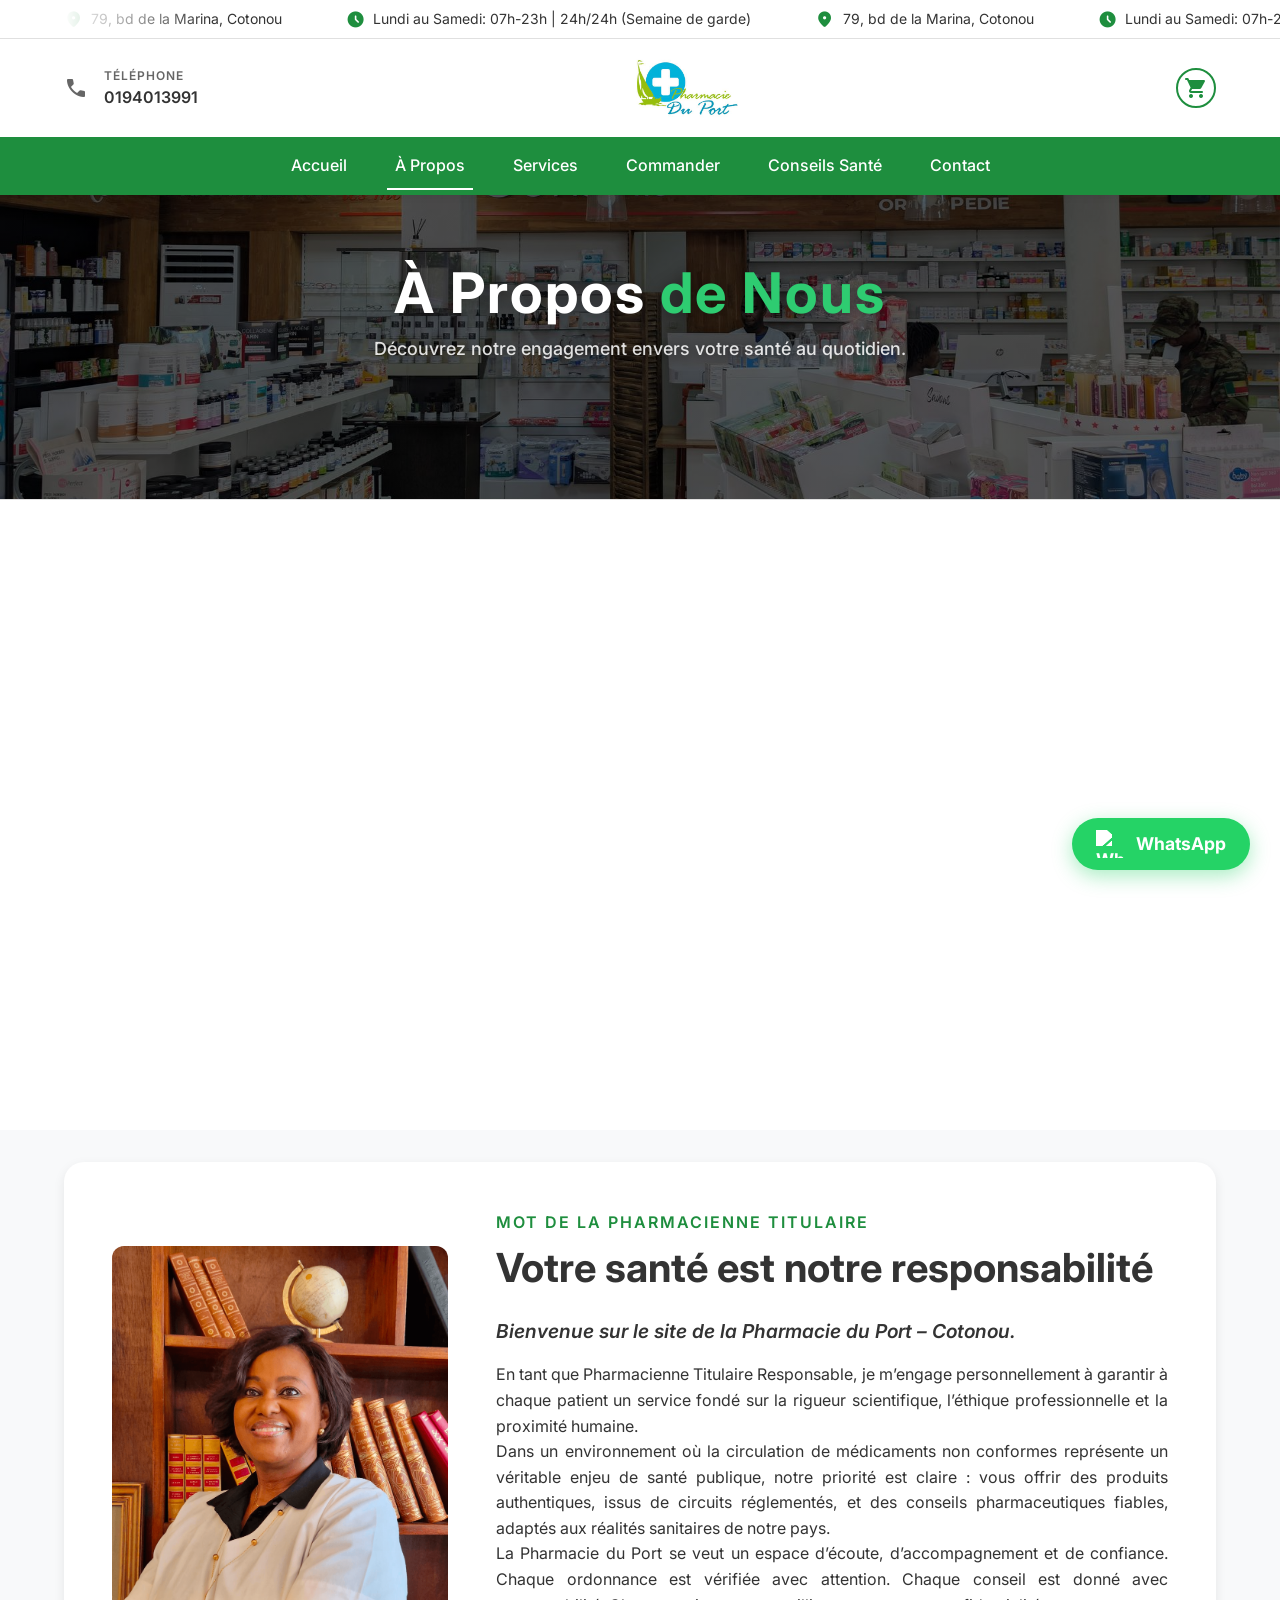
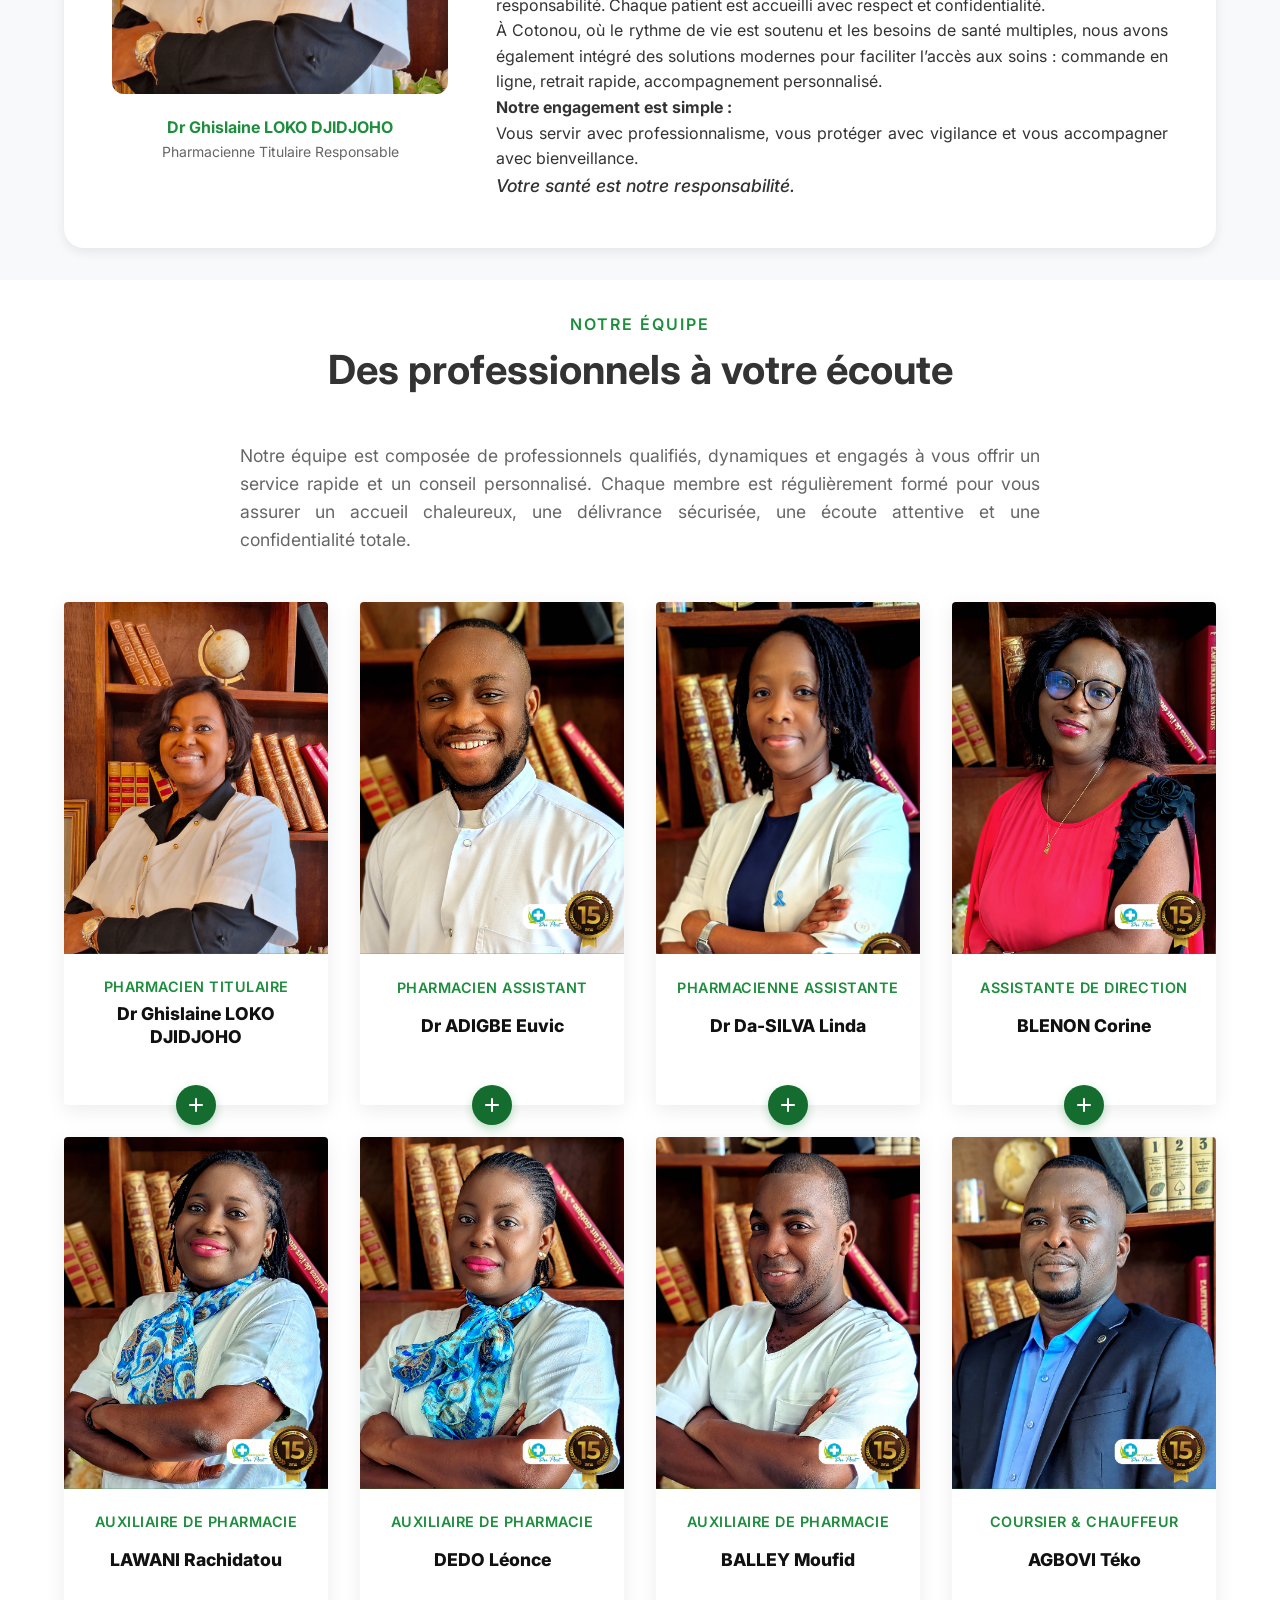
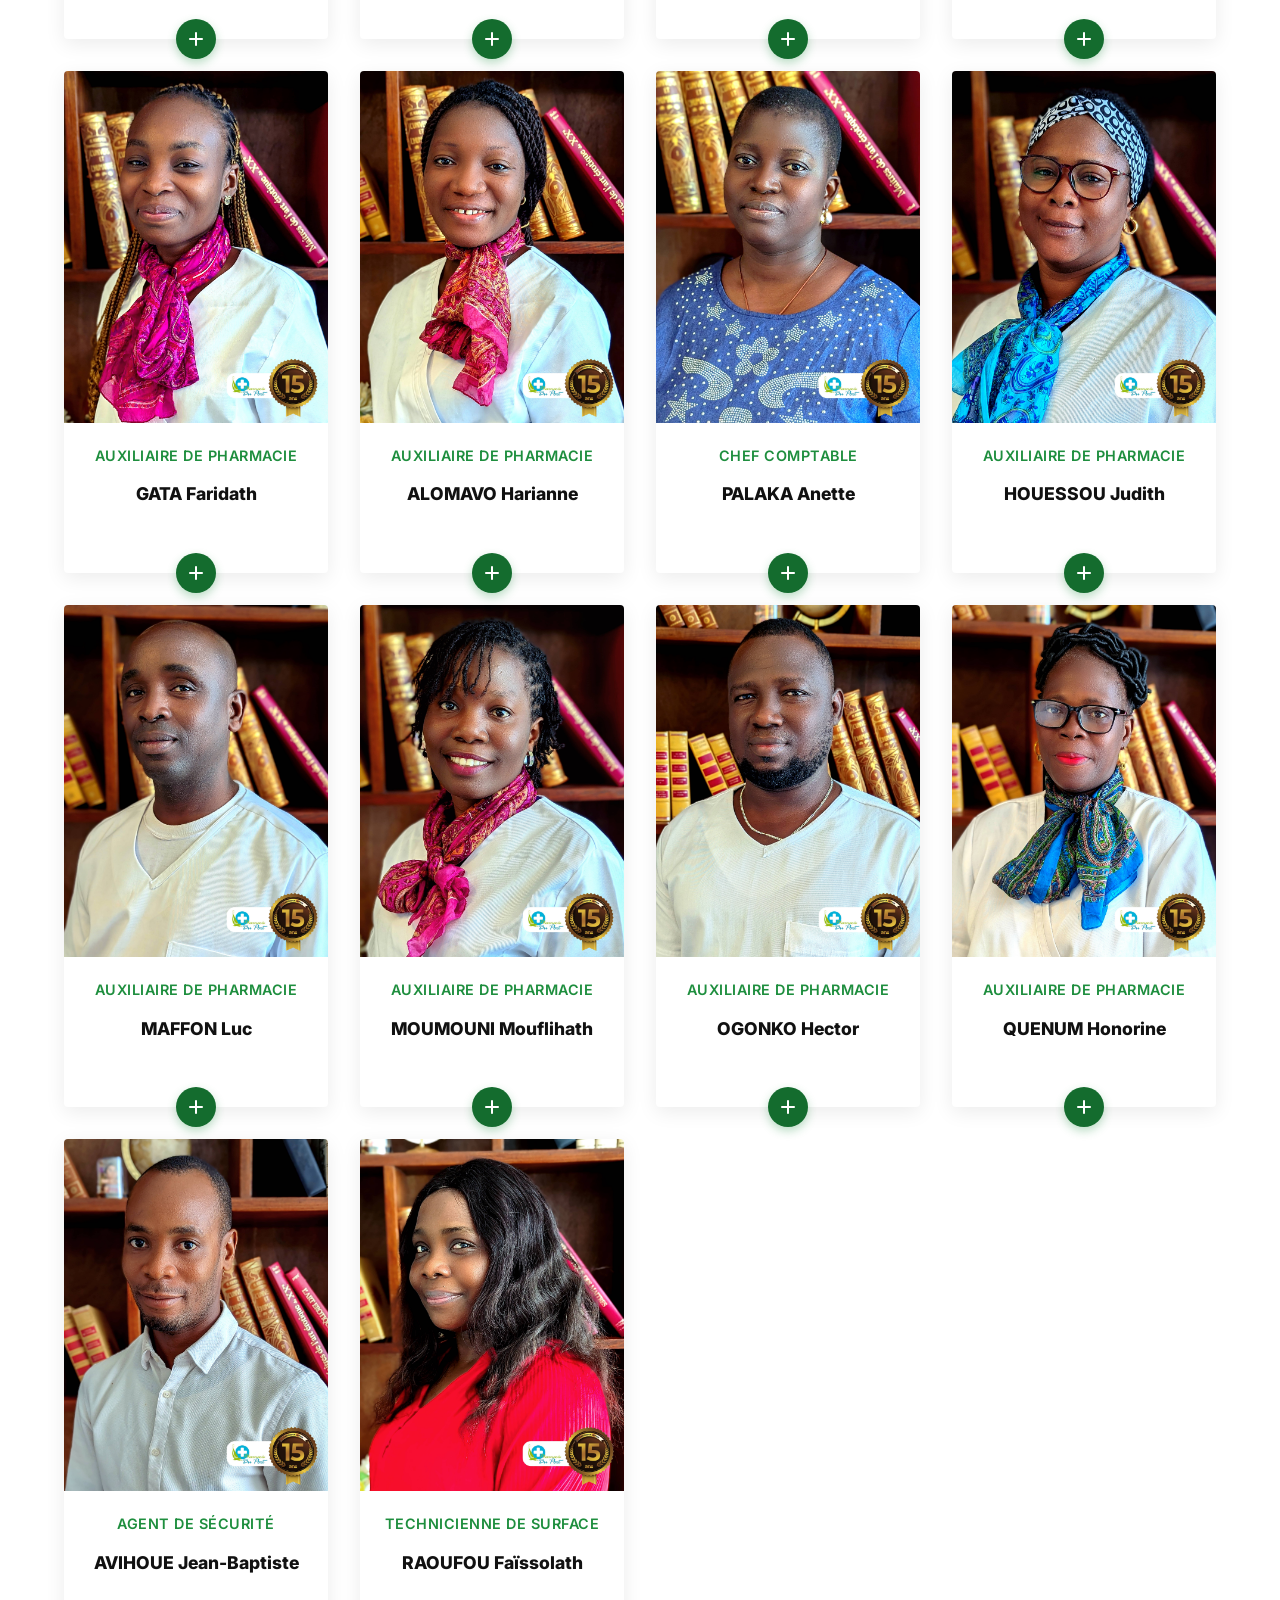
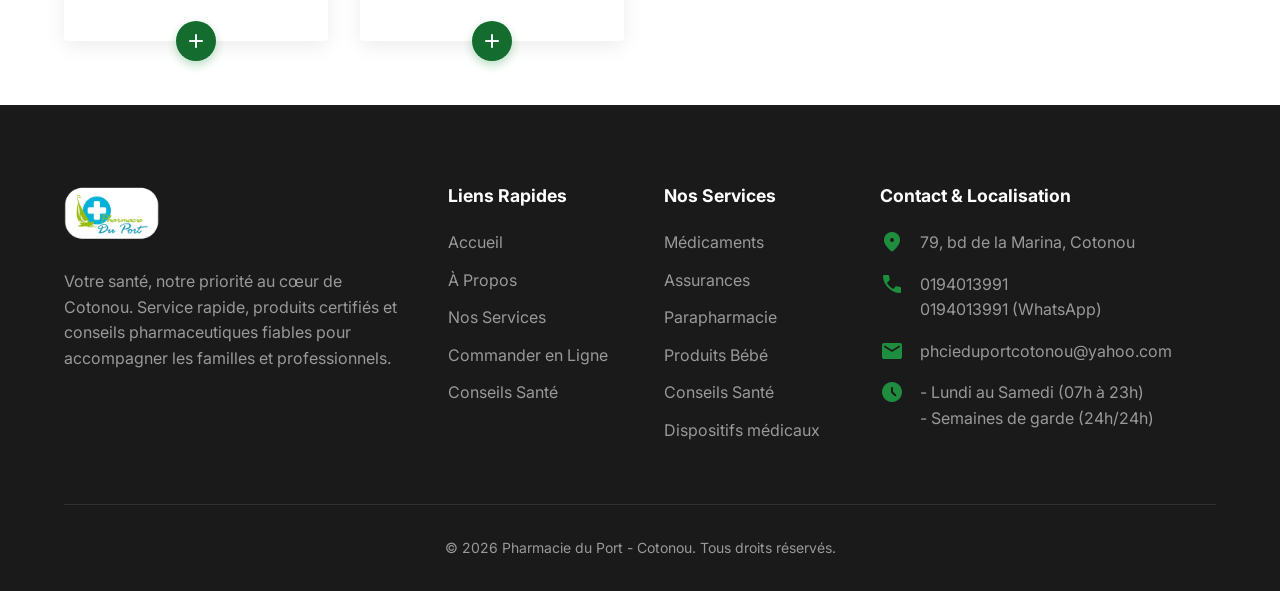
==== commit f8d1a30c: "Fix mobile layout overlapping and standardize banner title styles" ====
--- a/about.html
+++ b/about.html
@@ -111,7 +111,7 @@
         style="background-image: linear-gradient(rgba(0,0,0,0.6), rgba(0,0,0,0.6)), url('img/ACCUEIL.jpeg'); border-bottom: 1px solid var(--border-color);">
         <div class="container" style="z-index: 2; position: relative;">
             <div class="hero-content" style="margin: 0 auto; max-width: 800px; text-align: center;">
-                <h1 style="font-size: 3.5rem; color: #fff; letter-spacing: 2px;" data-content-id="about_hero_title">À
+                <h1 style="color: #fff; letter-spacing: 2px;" data-content-id="about_hero_title">À
                     Propos <span style="color: #2ecc71;">de Nous</span></h1>
                 <p style="color: rgba(255,255,255,0.9); font-size: 1.125rem; font-weight: 500;">Découvrez notre
                     engagement
--- a/css/style.css
+++ b/css/style.css
@@ -138,8 +138,11 @@
 
 :root {
     --primary-color: #1E8E3E;
+    --primary-rgb: 30, 142, 62;
     --primary-dark: #146c2e;
     --secondary-color: #E3F2FD;
+    --text-color: #333333;
+
     --accent-color: #0288D1;
     --text-dark: #333333;
     --text-light: #666666;
@@ -246,7 +249,7 @@
 }
 
 section {
-    padding: 3.5rem 0;
+    padding: 2rem 0; /* Reduced from 3rem */
 }
 
 section.bg-light {
@@ -625,6 +628,201 @@
     background-color: rgba(30, 142, 62, 0.1);
     color: var(--primary-color);
     border-radius: var(--radius-pill);
+    color: var(--text-light);
+    letter-spacing: 1px;
+}
+
+.phone-number {
+    font-weight: 600;
+    color: var(--text-dark);
+}
+
+.logo-container .logo-v3 {
+    display: flex;
+    align-items: center;
+    gap: 0.5rem;
+    flex-direction: row;
+}
+
+.logo-icon-wrapper {
+    display: flex;
+    align-items: center;
+    justify-content: center;
+}
+
+.logo-img {
+    height: 85px;
+    /* Taille augmentée pour une visibilité maximale */
+    width: auto;
+    object-fit: contain;
+    transition: var(--transition);
+}
+
+.logo-v3:hover .logo-img {
+    transform: scale(1.05);
+}
+
+.logo-text-wrapper {
+    display: flex;
+    flex-direction: column;
+    text-align: left;
+}
+
+.logo-title {
+    font-size: 1.5rem;
+    font-weight: 800;
+    color: var(--primary-color);
+    line-height: 1.1;
+}
+
+.logo-subtitle {
+    font-size: 1.25rem;
+    font-family: 'Georgia', serif;
+    color: #FF9800;
+    font-style: italic;
+    line-height: 1.1;
+}
+
+.action-icons {
+    display: flex;
+    gap: 1rem;
+    align-items: center;
+}
+
+.icon-btn {
+    width: 40px;
+    height: 40px;
+    border-radius: 50%;
+    border: 2px solid var(--primary-color);
+    display: flex;
+    align-items: center;
+    justify-content: center;
+    color: var(--primary-color);
+    transition: var(--transition);
+}
+
+.icon-btn:hover {
+    background-color: var(--primary-color);
+    color: var(--white);
+}
+
+.mobile-menu-btn {
+    display: none;
+    background: none;
+    border: none;
+    color: var(--primary-color);
+    font-size: 2.5rem;
+    cursor: pointer;
+    position: relative;
+    z-index: 2001;
+    /* Above the fixed nav */
+    padding: 0.75rem;
+    min-width: 48px;
+    min-height: 48px;
+    -webkit-tap-highlight-color: transparent;
+    touch-action: manipulation;
+}
+
+/* Tier 3: Main Navigation */
+.main-header-v3 {
+    background-color: var(--primary-color);
+    position: relative;
+}
+
+.nav-v3 {
+    display: flex;
+    justify-content: center;
+}
+
+.nav-v3 ul {
+    list-style: none;
+    padding: 0;
+    margin: 0;
+    display: flex;
+    gap: 2rem;
+}
+
+.nav-v3 a {
+    text-decoration: none;
+    color: var(--white);
+    font-weight: 500;
+    padding: 1rem 0.5rem;
+    display: inline-block;
+    transition: var(--transition);
+    position: relative;
+}
+
+.nav-v3 a::after {
+    content: '';
+    position: absolute;
+    bottom: 5px;
+    left: 0;
+    width: 0;
+    height: 2px;
+    background-color: var(--white);
+    transition: var(--transition);
+}
+
+.nav-v3 a:hover::after,
+.nav-v3 a.active::after {
+    width: 100%;
+}
+
+/* Hero Section */
+.hero {
+    padding-top: 260px;
+    /* Added more offset for the thick header */
+    padding-bottom: 10rem;
+    /* Increased breathing room at bottom */
+    min-height: 85vh;
+    /* Slightly taller hero */
+    background: url('../img/ACCUEIL.jpeg') center/cover no-repeat;
+    position: relative;
+    overflow: hidden;
+    display: flex;
+    align-items: center;
+    filter: contrast(1.1) brightness(1.05);
+    image-rendering: -webkit-optimize-contrast;
+}
+
+.hero::before {
+    content: '';
+    position: absolute;
+    top: 0;
+    left: 0;
+    width: 100%;
+    height: 100%;
+    background: rgba(0, 0, 0, 0.45);
+    /* Stronger dark overlay for readability */
+    z-index: 0;
+}
+
+.hero::after {
+    display: none;
+}
+
+.hero .container {
+    position: relative;
+    z-index: 1;
+    display: flex;
+    align-items: center;
+    justify-content: center;
+    width: 100%;
+}
+
+.hero-content {
+    max-width: 800px;
+    text-align: center;
+    -webkit-animation: fadeInUp 1s ease-out;
+    animation: fadeInUp 1s ease-out;
+}
+
+.hero-badge {
+    display: inline-block;
+    padding: 0.5rem 1rem;
+    background-color: rgba(30, 142, 62, 0.1);
+    color: var(--primary-color);
+    border-radius: var(--radius-pill);
     font-weight: 600;
     font-size: 0.875rem;
     margin-bottom: 1.5rem;
@@ -633,6 +831,7 @@
 .hero h1 {
     color: var(--text-dark);
     margin-bottom: 1.5rem;
+    font-size: clamp(2rem, 8vw, 4rem); /* Responsive font size */
 }
 
 .hero h1 span {
@@ -727,6 +926,15 @@
     .hide-mobile {
         display: none !important;
     }
+
+    .social-links-small {
+        display: none !important;
+    }
+
+    section {
+        padding: 2rem 0 !important; /* Significant reduction on mobile */
+    }
+
 
     .mobile-menu-btn {
         display: block;
@@ -998,9 +1206,9 @@
     background: linear-gradient(135deg, #f0fdf4 0%, #ffffff 100%);
     border: 1px solid #dcfce7;
     border-radius: 2rem;
-    padding: 3.5rem 2rem;
-    margin-top: 4rem;
-    margin-bottom: 2rem;
+    padding: 2rem 1.5rem 1.5rem;
+    margin-top: 1.5rem; /* Reduced from 3rem */
+    margin-bottom: 1rem; /* Reduced from 1.5rem */
     box-shadow: 0 20px 40px rgba(0, 0, 0, 0.05);
     display: flex;
     flex-direction: column;
@@ -1013,14 +1221,14 @@
 .on-call-badge-status {
     background: #fee2e2;
     color: #ef4444;
-    padding: 0.5rem 1.25rem;
-    border-radius: 2rem;
-    font-weight: 700;
-    font-size: 0.85rem;
+    padding: 0.85rem 2rem; /* Increased from 0.5rem 1.25rem */
+    border-radius: 2.5rem;
+    font-weight: 800; /* Increased weight */
+    font-size: 1.1rem; /* Increased from 0.85rem */
     display: inline-flex;
     align-items: center;
     gap: 0.75rem;
-    margin-bottom: 2rem;
+    margin-bottom: 1rem; /* Reduced from 2rem */
     text-transform: uppercase;
     letter-spacing: 1px;
 }
@@ -1089,7 +1297,7 @@
 }
 
 .on-call-body {
-    margin: 3rem 0;
+    margin: 1.5rem 0; /* Reduced from 3rem 0 */
     width: 100%;
 }
 
@@ -1179,8 +1387,8 @@
 .on-call-footer {
     width: 100%;
     border-top: 1px solid #f1f5f9;
-    padding-top: 2rem;
-    margin-top: 1rem;
+    padding-top: 1.5rem; /* Reduced from 2rem */
+    margin-top: 0.5rem; /* Reduced from 1rem */
 }
 
 .emergency-contact-wrapper {
@@ -2158,6 +2366,8 @@
     max-width: 500px;
     margin: 2rem auto;
     /* Centered horizontally */
+    position: relative;
+    z-index: 10; /* Ensure it stays above other elements but below nav */
 }
 
 .hero-search input {
@@ -2172,6 +2382,62 @@
 .hero-search button {
     border-radius: var(--radius-pill);
     padding: 0.75rem 1.5rem;
+}
+
+/* Search Suggestions Dropdown */
+.hero-search {
+    position: relative; /* Ensure container can position absolute children */
+}
+
+.search-suggestions-container {
+    position: absolute;
+    top: calc(100% + 10px);
+    left: 0;
+    width: 100%;
+    background: var(--white);
+    border-radius: 12px;
+    box-shadow: 0 10px 30px rgba(0, 0, 0, 0.15);
+    z-index: 1001;
+    max-height: 400px;
+    overflow-y: auto;
+    display: none; /* Hidden by default */
+    padding: 0.5rem 0;
+}
+
+.search-suggestions-container.active {
+    display: block;
+}
+
+.suggestion-item {
+    padding: 1rem 1.5rem;
+    display: flex;
+    justify-content: space-between;
+    align-items: center;
+    cursor: pointer;
+    transition: background 0.2s ease;
+    border-bottom: 1px solid var(--border-color);
+}
+
+.suggestion-item:last-child {
+    border-bottom: none;
+}
+
+.suggestion-item:hover {
+    background: var(--bg-light);
+}
+
+.suggestion-name {
+    font-weight: 600;
+    color: var(--text-dark);
+    font-size: 0.95rem;
+}
+
+.suggestion-category {
+    font-size: 0.8rem;
+    color: var(--text-light);
+    background: var(--secondary-color);
+    padding: 2px 8px;
+    border-radius: 12px;
 }
 
 /* Removed old floating-on-call in favor of card-on-call */
@@ -4172,13 +4438,25 @@
     }
 
     h1 {
-        font-size: 2.2rem !important;
+        font-size: clamp(1.8rem, 10vw, 2.5rem) !important;
     }
 
     .hero {
-        padding-top: 150px;
-        padding-bottom: 5rem;
+        padding-top: 180px; /* Increased to avoid fixed header overlap */
+        padding-bottom: 4rem;
         min-height: auto !important;
+    }
+
+    .page-banner {
+        padding-top: 180px !important;
+        min-height: auto !important;
+        padding-bottom: 4rem !important;
+    }
+
+    .hero-search {
+        margin: 1.5rem auto;
+        width: 100%;
+        max-width: 100%;
     }
 
     .section-title {
@@ -4220,4 +4498,74 @@
     .social-links {
         justify-content: center;
     }
-}+}
+/* Pharmacies de Garde Section */
+.pharmacies-garde-section {
+    background: #f8fafc;
+    border-top: 1px solid var(--border-color);
+    border-bottom: 1px solid var(--border-color);
+}
+
+.zone-select:focus {
+    border-color: var(--primary-color);
+    box-shadow: 0 0 0 3px rgba(var(--primary-rgb), 0.1);
+}
+
+.pharmacies-grid {
+    display: grid;
+    grid-template-columns: repeat(auto-fit, minmax(300px, 1fr));
+    gap: 1.5rem;
+}
+
+.pharmacy-card {
+    background: white;
+    padding: 1.5rem;
+    border-radius: 12px;
+    box-shadow: 0 4px 6px rgba(0, 0, 0, 0.05);
+    border: 1px solid var(--border-color);
+    transition: transform 0.3s, box-shadow 0.3s;
+}
+
+.pharmacy-card:hover {
+    transform: translateY(-5px);
+    box-shadow: 0 10px 15px rgba(0, 0, 0, 0.1);
+    border-color: var(--primary-color);
+}
+
+.pharmacy-card h4 {
+    margin: 0 0 0.5rem 0;
+    color: var(--primary-color);
+    font-size: 1.1rem;
+    font-weight: 700;
+}
+
+.product-item h4 {
+    color: var(--text-dark);
+    margin: 0.75rem 0 0.4rem 0;
+    font-size: 0.85rem;
+    font-weight: 700;
+    padding: 0 0.75rem;
+    white-space: normal;
+    overflow: hidden;
+    display: flex;
+    align-items: center;
+    justify-content: center;
+    height: 2.8rem;
+    line-height: 1.2;
+    width: 100%;
+}
+
+.pharmacy-card p {
+    margin: 0;
+    color: var(--text-light);
+    font-size: 0.95rem;
+    display: flex;
+    align-items: center;
+    gap: 0.5rem;
+}
+
+.pharmacy-card .material-symbols-rounded {
+    font-size: 1.1rem;
+    color: var(--primary-color);
+}
+
--- a/css/style.css
+++ b/css/style.css
@@ -138,8 +138,11 @@
 
 :root {
     --primary-color: #1E8E3E;
+    --primary-rgb: 30, 142, 62;
     --primary-dark: #146c2e;
     --secondary-color: #E3F2FD;
+    --text-color: #333333;
+
     --accent-color: #0288D1;
     --text-dark: #333333;
     --text-light: #666666;
@@ -246,7 +249,7 @@
 }
 
 section {
-    padding: 3.5rem 0;
+    padding: 2rem 0; /* Reduced from 3rem */
 }
 
 section.bg-light {
@@ -625,6 +628,201 @@
     background-color: rgba(30, 142, 62, 0.1);
     color: var(--primary-color);
     border-radius: var(--radius-pill);
+    color: var(--text-light);
+    letter-spacing: 1px;
+}
+
+.phone-number {
+    font-weight: 600;
+    color: var(--text-dark);
+}
+
+.logo-container .logo-v3 {
+    display: flex;
+    align-items: center;
+    gap: 0.5rem;
+    flex-direction: row;
+}
+
+.logo-icon-wrapper {
+    display: flex;
+    align-items: center;
+    justify-content: center;
+}
+
+.logo-img {
+    height: 85px;
+    /* Taille augmentée pour une visibilité maximale */
+    width: auto;
+    object-fit: contain;
+    transition: var(--transition);
+}
+
+.logo-v3:hover .logo-img {
+    transform: scale(1.05);
+}
+
+.logo-text-wrapper {
+    display: flex;
+    flex-direction: column;
+    text-align: left;
+}
+
+.logo-title {
+    font-size: 1.5rem;
+    font-weight: 800;
+    color: var(--primary-color);
+    line-height: 1.1;
+}
+
+.logo-subtitle {
+    font-size: 1.25rem;
+    font-family: 'Georgia', serif;
+    color: #FF9800;
+    font-style: italic;
+    line-height: 1.1;
+}
+
+.action-icons {
+    display: flex;
+    gap: 1rem;
+    align-items: center;
+}
+
+.icon-btn {
+    width: 40px;
+    height: 40px;
+    border-radius: 50%;
+    border: 2px solid var(--primary-color);
+    display: flex;
+    align-items: center;
+    justify-content: center;
+    color: var(--primary-color);
+    transition: var(--transition);
+}
+
+.icon-btn:hover {
+    background-color: var(--primary-color);
+    color: var(--white);
+}
+
+.mobile-menu-btn {
+    display: none;
+    background: none;
+    border: none;
+    color: var(--primary-color);
+    font-size: 2.5rem;
+    cursor: pointer;
+    position: relative;
+    z-index: 2001;
+    /* Above the fixed nav */
+    padding: 0.75rem;
+    min-width: 48px;
+    min-height: 48px;
+    -webkit-tap-highlight-color: transparent;
+    touch-action: manipulation;
+}
+
+/* Tier 3: Main Navigation */
+.main-header-v3 {
+    background-color: var(--primary-color);
+    position: relative;
+}
+
+.nav-v3 {
+    display: flex;
+    justify-content: center;
+}
+
+.nav-v3 ul {
+    list-style: none;
+    padding: 0;
+    margin: 0;
+    display: flex;
+    gap: 2rem;
+}
+
+.nav-v3 a {
+    text-decoration: none;
+    color: var(--white);
+    font-weight: 500;
+    padding: 1rem 0.5rem;
+    display: inline-block;
+    transition: var(--transition);
+    position: relative;
+}
+
+.nav-v3 a::after {
+    content: '';
+    position: absolute;
+    bottom: 5px;
+    left: 0;
+    width: 0;
+    height: 2px;
+    background-color: var(--white);
+    transition: var(--transition);
+}
+
+.nav-v3 a:hover::after,
+.nav-v3 a.active::after {
+    width: 100%;
+}
+
+/* Hero Section */
+.hero {
+    padding-top: 260px;
+    /* Added more offset for the thick header */
+    padding-bottom: 10rem;
+    /* Increased breathing room at bottom */
+    min-height: 85vh;
+    /* Slightly taller hero */
+    background: url('../img/ACCUEIL.jpeg') center/cover no-repeat;
+    position: relative;
+    overflow: hidden;
+    display: flex;
+    align-items: center;
+    filter: contrast(1.1) brightness(1.05);
+    image-rendering: -webkit-optimize-contrast;
+}
+
+.hero::before {
+    content: '';
+    position: absolute;
+    top: 0;
+    left: 0;
+    width: 100%;
+    height: 100%;
+    background: rgba(0, 0, 0, 0.45);
+    /* Stronger dark overlay for readability */
+    z-index: 0;
+}
+
+.hero::after {
+    display: none;
+}
+
+.hero .container {
+    position: relative;
+    z-index: 1;
+    display: flex;
+    align-items: center;
+    justify-content: center;
+    width: 100%;
+}
+
+.hero-content {
+    max-width: 800px;
+    text-align: center;
+    -webkit-animation: fadeInUp 1s ease-out;
+    animation: fadeInUp 1s ease-out;
+}
+
+.hero-badge {
+    display: inline-block;
+    padding: 0.5rem 1rem;
+    background-color: rgba(30, 142, 62, 0.1);
+    color: var(--primary-color);
+    border-radius: var(--radius-pill);
     font-weight: 600;
     font-size: 0.875rem;
     margin-bottom: 1.5rem;
@@ -633,6 +831,7 @@
 .hero h1 {
     color: var(--text-dark);
     margin-bottom: 1.5rem;
+    font-size: clamp(2rem, 8vw, 4rem); /* Responsive font size */
 }
 
 .hero h1 span {
@@ -727,6 +926,15 @@
     .hide-mobile {
         display: none !important;
     }
+
+    .social-links-small {
+        display: none !important;
+    }
+
+    section {
+        padding: 2rem 0 !important; /* Significant reduction on mobile */
+    }
+
 
     .mobile-menu-btn {
         display: block;
@@ -998,9 +1206,9 @@
     background: linear-gradient(135deg, #f0fdf4 0%, #ffffff 100%);
     border: 1px solid #dcfce7;
     border-radius: 2rem;
-    padding: 3.5rem 2rem;
-    margin-top: 4rem;
-    margin-bottom: 2rem;
+    padding: 2rem 1.5rem 1.5rem;
+    margin-top: 1.5rem; /* Reduced from 3rem */
+    margin-bottom: 1rem; /* Reduced from 1.5rem */
     box-shadow: 0 20px 40px rgba(0, 0, 0, 0.05);
     display: flex;
     flex-direction: column;
@@ -1013,14 +1221,14 @@
 .on-call-badge-status {
     background: #fee2e2;
     color: #ef4444;
-    padding: 0.5rem 1.25rem;
-    border-radius: 2rem;
-    font-weight: 700;
-    font-size: 0.85rem;
+    padding: 0.85rem 2rem; /* Increased from 0.5rem 1.25rem */
+    border-radius: 2.5rem;
+    font-weight: 800; /* Increased weight */
+    font-size: 1.1rem; /* Increased from 0.85rem */
     display: inline-flex;
     align-items: center;
     gap: 0.75rem;
-    margin-bottom: 2rem;
+    margin-bottom: 1rem; /* Reduced from 2rem */
     text-transform: uppercase;
     letter-spacing: 1px;
 }
@@ -1089,7 +1297,7 @@
 }
 
 .on-call-body {
-    margin: 3rem 0;
+    margin: 1.5rem 0; /* Reduced from 3rem 0 */
     width: 100%;
 }
 
@@ -1179,8 +1387,8 @@
 .on-call-footer {
     width: 100%;
     border-top: 1px solid #f1f5f9;
-    padding-top: 2rem;
-    margin-top: 1rem;
+    padding-top: 1.5rem; /* Reduced from 2rem */
+    margin-top: 0.5rem; /* Reduced from 1rem */
 }
 
 .emergency-contact-wrapper {
@@ -2158,6 +2366,8 @@
     max-width: 500px;
     margin: 2rem auto;
     /* Centered horizontally */
+    position: relative;
+    z-index: 10; /* Ensure it stays above other elements but below nav */
 }
 
 .hero-search input {
@@ -2172,6 +2382,62 @@
 .hero-search button {
     border-radius: var(--radius-pill);
     padding: 0.75rem 1.5rem;
+}
+
+/* Search Suggestions Dropdown */
+.hero-search {
+    position: relative; /* Ensure container can position absolute children */
+}
+
+.search-suggestions-container {
+    position: absolute;
+    top: calc(100% + 10px);
+    left: 0;
+    width: 100%;
+    background: var(--white);
+    border-radius: 12px;
+    box-shadow: 0 10px 30px rgba(0, 0, 0, 0.15);
+    z-index: 1001;
+    max-height: 400px;
+    overflow-y: auto;
+    display: none; /* Hidden by default */
+    padding: 0.5rem 0;
+}
+
+.search-suggestions-container.active {
+    display: block;
+}
+
+.suggestion-item {
+    padding: 1rem 1.5rem;
+    display: flex;
+    justify-content: space-between;
+    align-items: center;
+    cursor: pointer;
+    transition: background 0.2s ease;
+    border-bottom: 1px solid var(--border-color);
+}
+
+.suggestion-item:last-child {
+    border-bottom: none;
+}
+
+.suggestion-item:hover {
+    background: var(--bg-light);
+}
+
+.suggestion-name {
+    font-weight: 600;
+    color: var(--text-dark);
+    font-size: 0.95rem;
+}
+
+.suggestion-category {
+    font-size: 0.8rem;
+    color: var(--text-light);
+    background: var(--secondary-color);
+    padding: 2px 8px;
+    border-radius: 12px;
 }
 
 /* Removed old floating-on-call in favor of card-on-call */
@@ -4172,13 +4438,25 @@
     }
 
     h1 {
-        font-size: 2.2rem !important;
+        font-size: clamp(1.8rem, 10vw, 2.5rem) !important;
     }
 
     .hero {
-        padding-top: 150px;
-        padding-bottom: 5rem;
+        padding-top: 180px; /* Increased to avoid fixed header overlap */
+        padding-bottom: 4rem;
         min-height: auto !important;
+    }
+
+    .page-banner {
+        padding-top: 180px !important;
+        min-height: auto !important;
+        padding-bottom: 4rem !important;
+    }
+
+    .hero-search {
+        margin: 1.5rem auto;
+        width: 100%;
+        max-width: 100%;
     }
 
     .section-title {
@@ -4220,4 +4498,74 @@
     .social-links {
         justify-content: center;
     }
-}+}
+/* Pharmacies de Garde Section */
+.pharmacies-garde-section {
+    background: #f8fafc;
+    border-top: 1px solid var(--border-color);
+    border-bottom: 1px solid var(--border-color);
+}
+
+.zone-select:focus {
+    border-color: var(--primary-color);
+    box-shadow: 0 0 0 3px rgba(var(--primary-rgb), 0.1);
+}
+
+.pharmacies-grid {
+    display: grid;
+    grid-template-columns: repeat(auto-fit, minmax(300px, 1fr));
+    gap: 1.5rem;
+}
+
+.pharmacy-card {
+    background: white;
+    padding: 1.5rem;
+    border-radius: 12px;
+    box-shadow: 0 4px 6px rgba(0, 0, 0, 0.05);
+    border: 1px solid var(--border-color);
+    transition: transform 0.3s, box-shadow 0.3s;
+}
+
+.pharmacy-card:hover {
+    transform: translateY(-5px);
+    box-shadow: 0 10px 15px rgba(0, 0, 0, 0.1);
+    border-color: var(--primary-color);
+}
+
+.pharmacy-card h4 {
+    margin: 0 0 0.5rem 0;
+    color: var(--primary-color);
+    font-size: 1.1rem;
+    font-weight: 700;
+}
+
+.product-item h4 {
+    color: var(--text-dark);
+    margin: 0.75rem 0 0.4rem 0;
+    font-size: 0.85rem;
+    font-weight: 700;
+    padding: 0 0.75rem;
+    white-space: normal;
+    overflow: hidden;
+    display: flex;
+    align-items: center;
+    justify-content: center;
+    height: 2.8rem;
+    line-height: 1.2;
+    width: 100%;
+}
+
+.pharmacy-card p {
+    margin: 0;
+    color: var(--text-light);
+    font-size: 0.95rem;
+    display: flex;
+    align-items: center;
+    gap: 0.5rem;
+}
+
+.pharmacy-card .material-symbols-rounded {
+    font-size: 1.1rem;
+    color: var(--primary-color);
+}
+
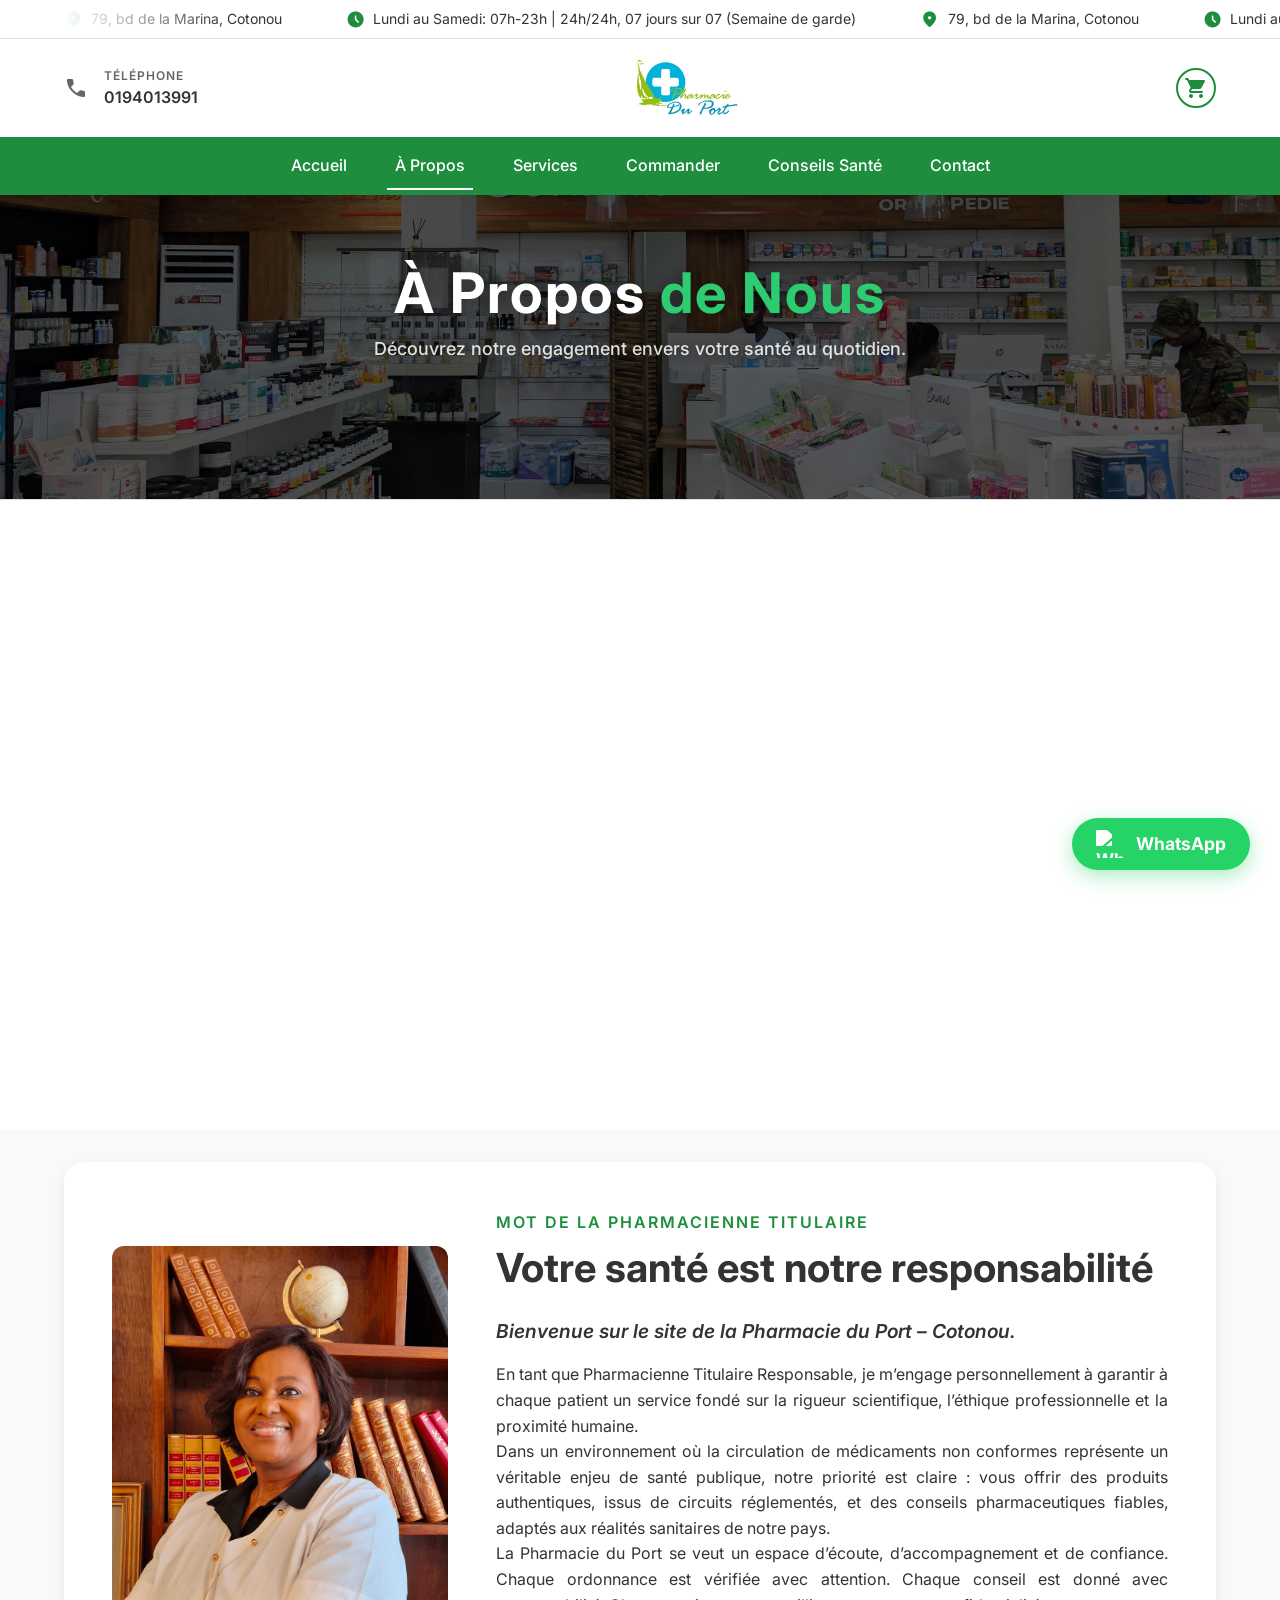
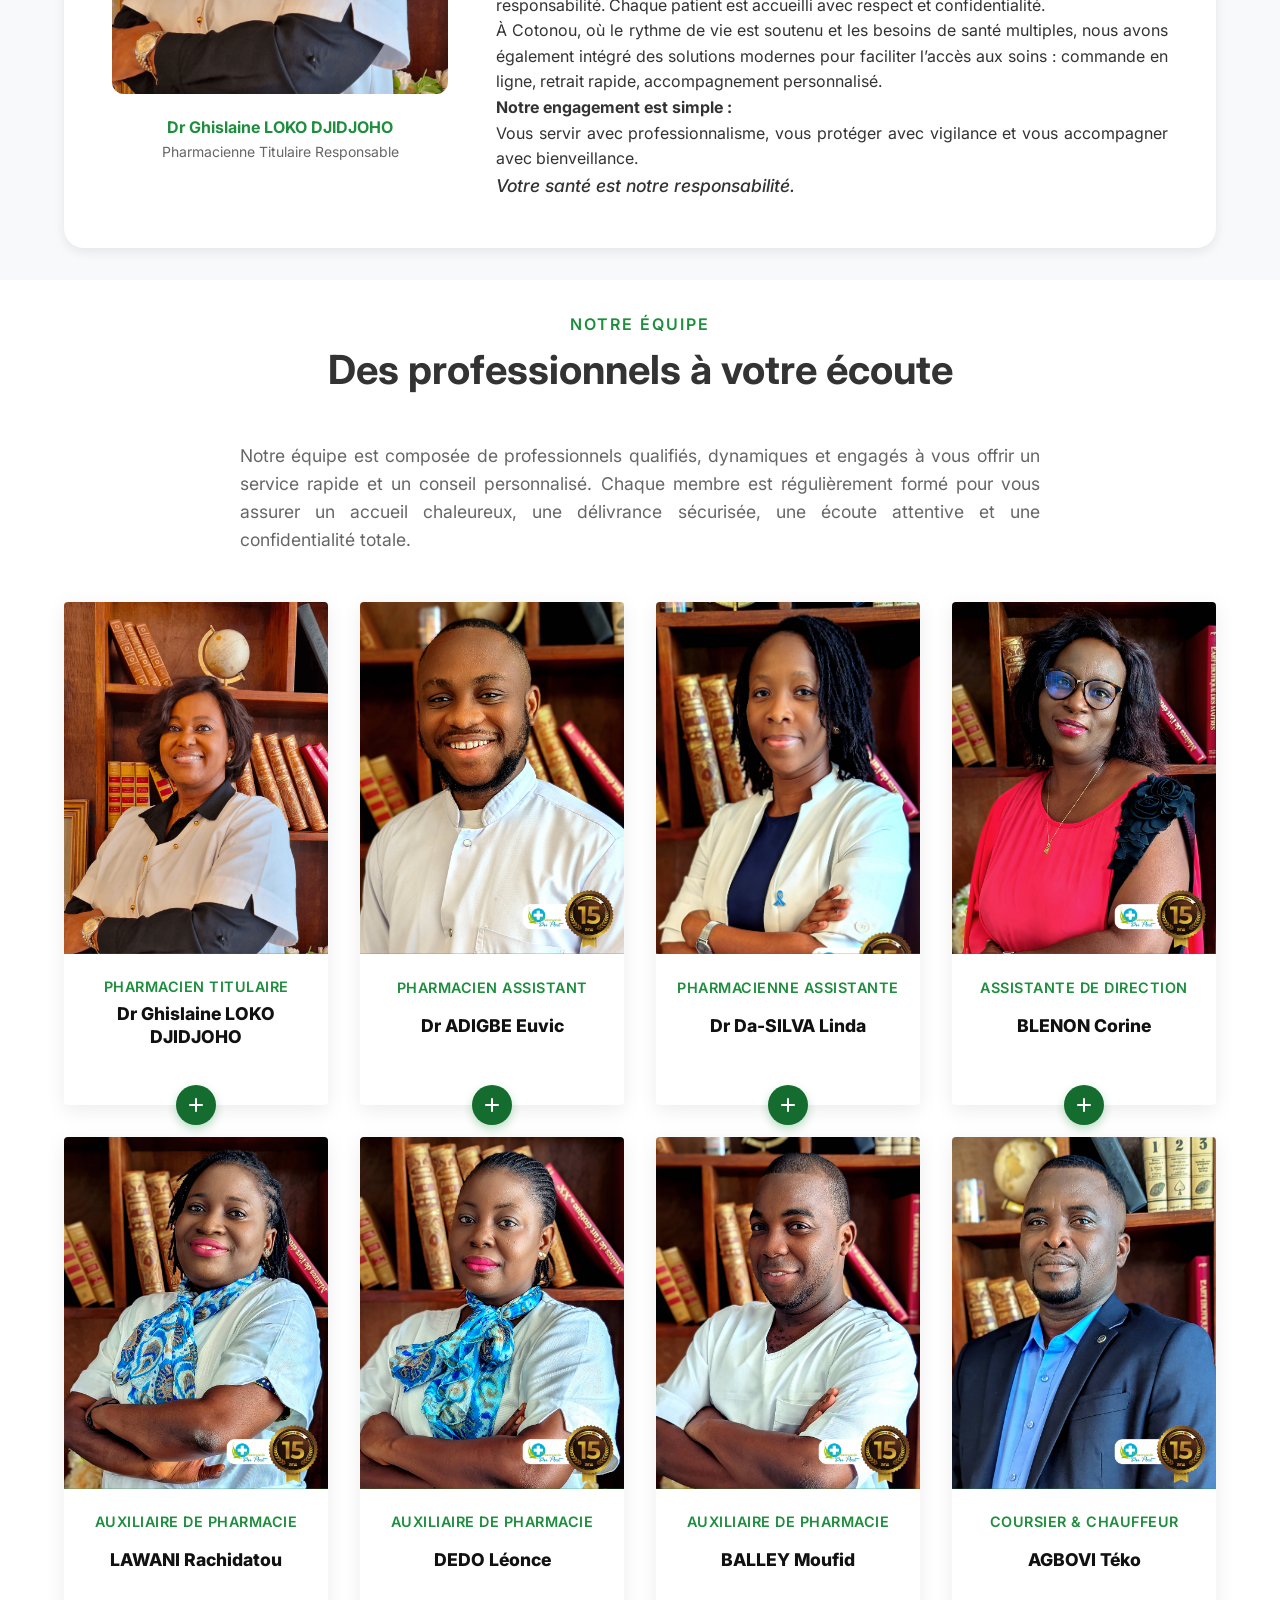
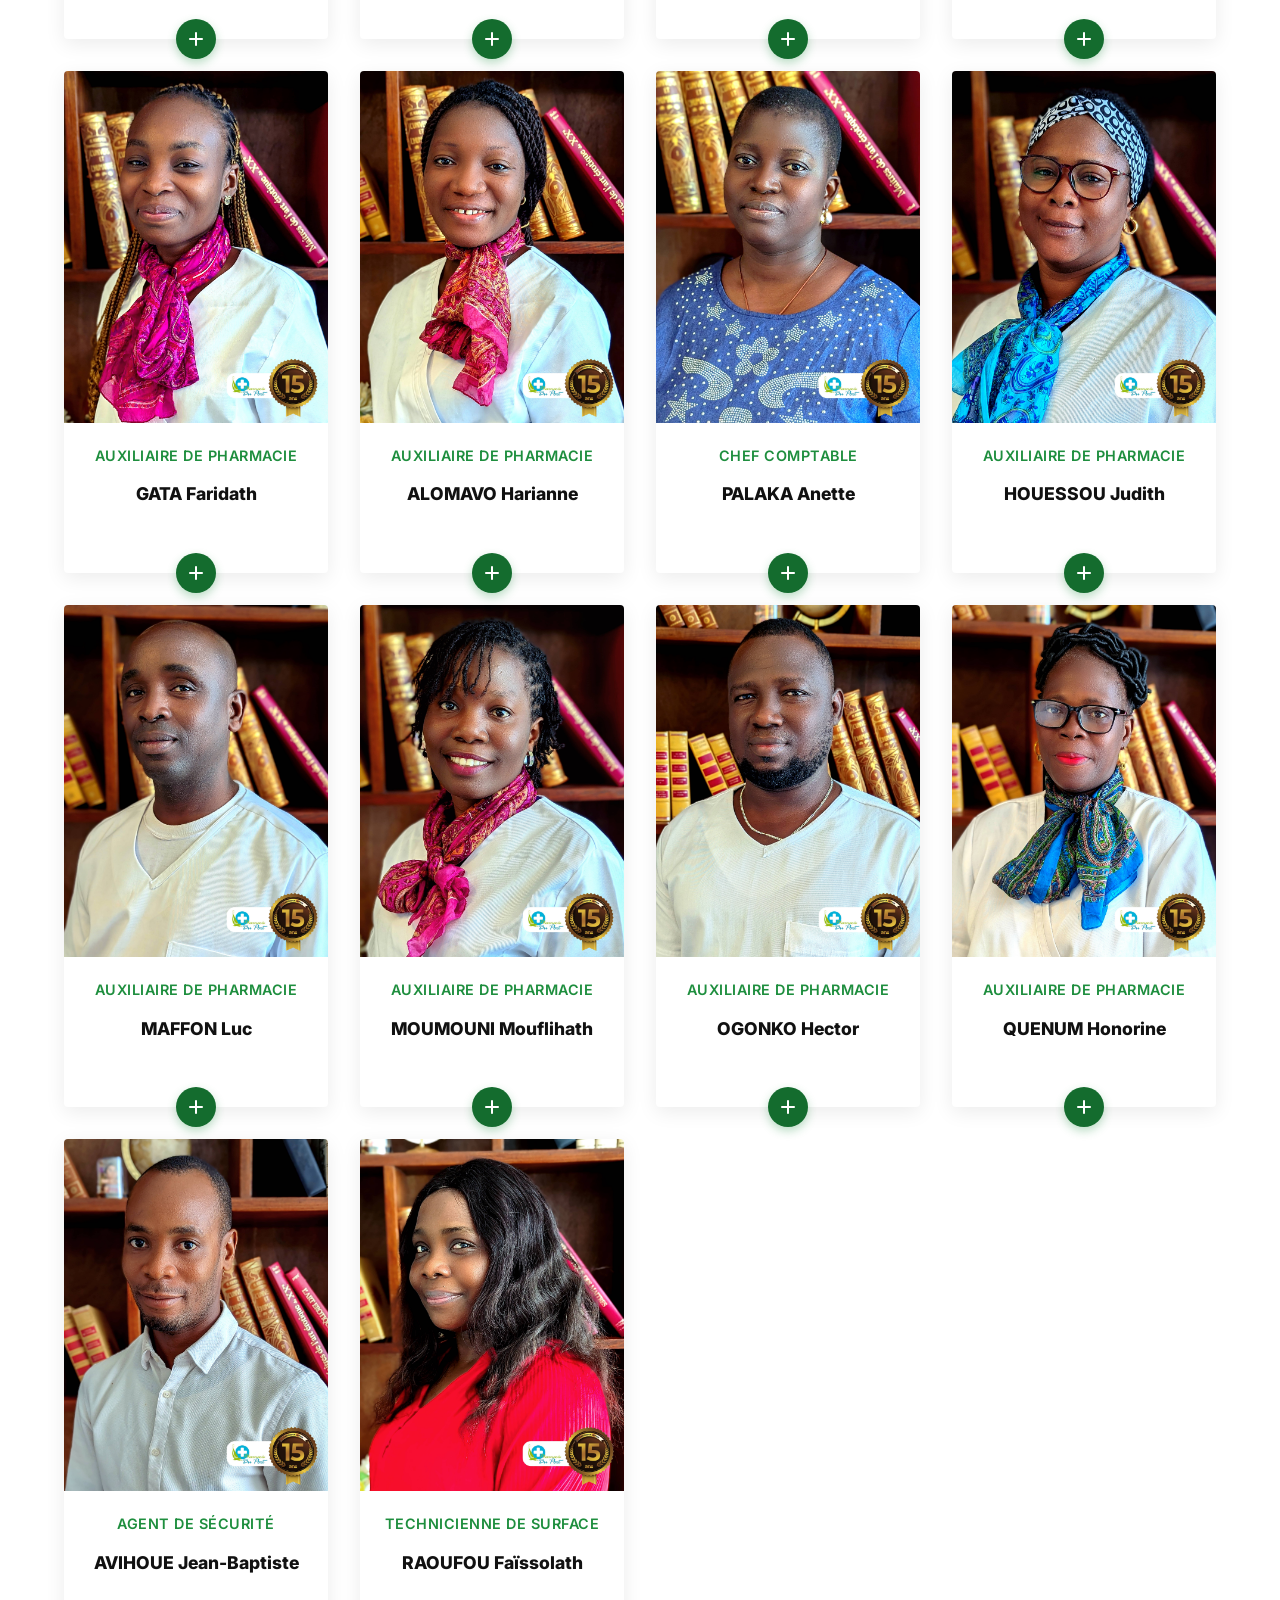
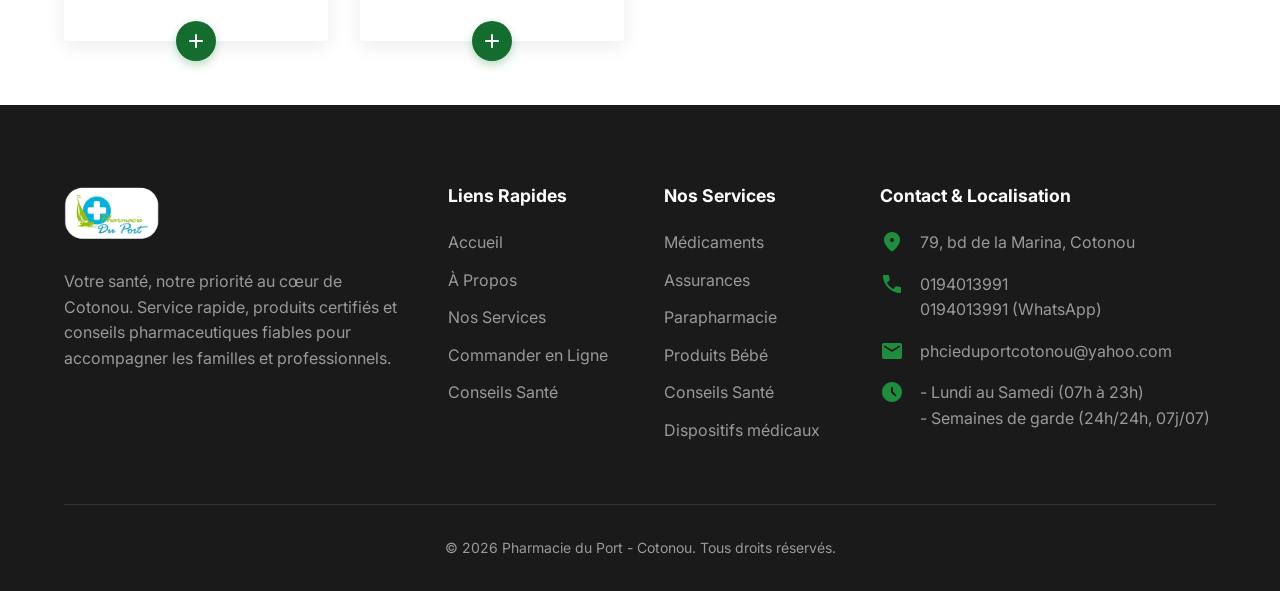
==== commit 4b7ec0cb: "Mise à jour des noms de produits, horaires, et corrections UI" ====
--- a/about.html
+++ b/about.html
@@ -36,14 +36,14 @@
                                     style="font-size: 1.2rem;">location_on</span> 79, bd de la Marina, Cotonou
                             </div>
                             <div class="top-info"><span class="material-symbols-rounded"
-                                    style="font-size: 1.2rem;">schedule</span> Lundi au Samedi: 07h-23h | 24h/24h
+                                    style="font-size: 1.2rem;">schedule</span> Lundi au Samedi: 07h-23h | 24h/24h, 07 jours sur 07
                                 (Semaine de garde)</div>
                             <!-- Duplicate for seamless loop -->
                             <div class="top-info"><span class="material-symbols-rounded"
                                     style="font-size: 1.2rem;">location_on</span> 79, bd de la Marina, Cotonou
                             </div>
                             <div class="top-info"><span class="material-symbols-rounded"
-                                    style="font-size: 1.2rem;">schedule</span> Lundi au Samedi: 07h-23h | 24h/24h
+                                    style="font-size: 1.2rem;">schedule</span> Lundi au Samedi: 07h-23h | 24h/24h, 07 jours sur 07
                                 (Semaine de garde)</div>
                         </div>
                     </div>
@@ -142,8 +142,7 @@
                         <li><span class="material-symbols-rounded">check</span> Médicaments 100% certifiés</li>
                         <li><span class="material-symbols-rounded">check</span> Personnel qualifié et à l'écoute</li>
                         <li><span class="material-symbols-rounded">check</span> Service client exceptionnel</li>
-                        <li><span class="material-symbols-rounded">check</span> Accessibilité 24h/24 (Semaine de garde)
-                        </li>
+                        <li><span class="material-symbols-rounded">check</span> Accessibilité 24h/24, 07j/07 (Semaine de garde)</li>
                     </ul>
                 </div>
                 <div class="about-images-wrapper">
@@ -642,7 +641,7 @@
                         </li>
                         <li>
                             <span class="material-symbols-rounded">schedule</span>
-                            <span>- Lundi au Samedi (07h à 23h)<br>- Semaines de garde (24h/24h)</span>
+                            <span>- Lundi au Samedi (07h à 23h)<br>- Semaines de garde (24h/24h, 07j/07)</span>
                         </li>
                     </ul>
                 </div>
--- a/css/style.css
+++ b/css/style.css
@@ -4442,19 +4442,23 @@
     }
 
     .hero {
-        padding-top: 180px; /* Increased to avoid fixed header overlap */
-        padding-bottom: 4rem;
+        padding-top: 250px !important; /* Heavily increased to clear fixed header */
+        padding-bottom: 3rem !important;
         min-height: auto !important;
     }
 
+    .hero h1 {
+        margin-bottom: 0.75rem !important;
+    }
+
     .page-banner {
-        padding-top: 180px !important;
+        padding-top: 210px !important;
         min-height: auto !important;
-        padding-bottom: 4rem !important;
+        padding-bottom: 3rem !important;
     }
 
     .hero-search {
-        margin: 1.5rem auto;
+        margin: 0.5rem auto 1rem !important;
         width: 100%;
         max-width: 100%;
     }
@@ -4481,6 +4485,7 @@
 
     .hero-btns {
         flex-direction: column;
+        margin-top: 0.5rem !important;
     }
 
     .pharmacist-intro-image {
--- a/css/style.css
+++ b/css/style.css
@@ -4442,19 +4442,23 @@
     }
 
     .hero {
-        padding-top: 180px; /* Increased to avoid fixed header overlap */
-        padding-bottom: 4rem;
+        padding-top: 250px !important; /* Heavily increased to clear fixed header */
+        padding-bottom: 3rem !important;
         min-height: auto !important;
     }
 
+    .hero h1 {
+        margin-bottom: 0.75rem !important;
+    }
+
     .page-banner {
-        padding-top: 180px !important;
+        padding-top: 210px !important;
         min-height: auto !important;
-        padding-bottom: 4rem !important;
+        padding-bottom: 3rem !important;
     }
 
     .hero-search {
-        margin: 1.5rem auto;
+        margin: 0.5rem auto 1rem !important;
         width: 100%;
         max-width: 100%;
     }
@@ -4481,6 +4485,7 @@
 
     .hero-btns {
         flex-direction: column;
+        margin-top: 0.5rem !important;
     }
 
     .pharmacist-intro-image {
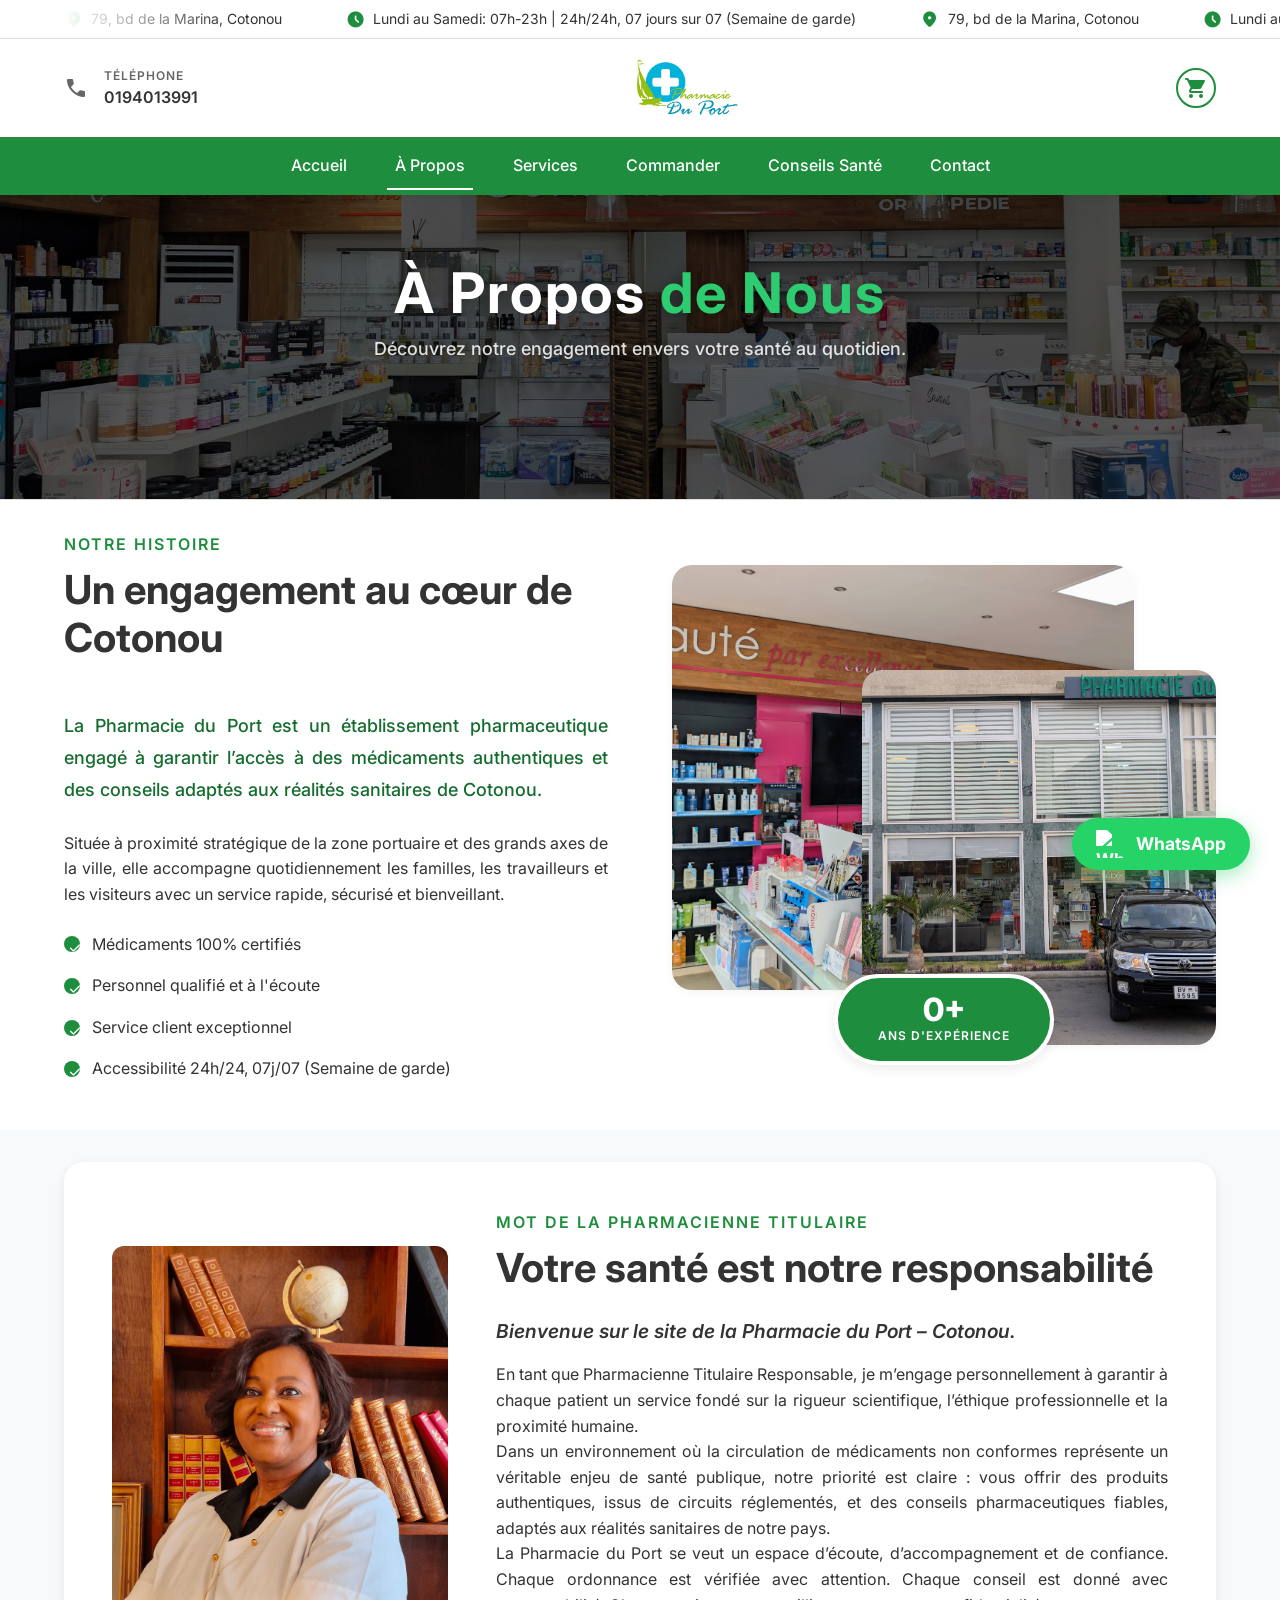
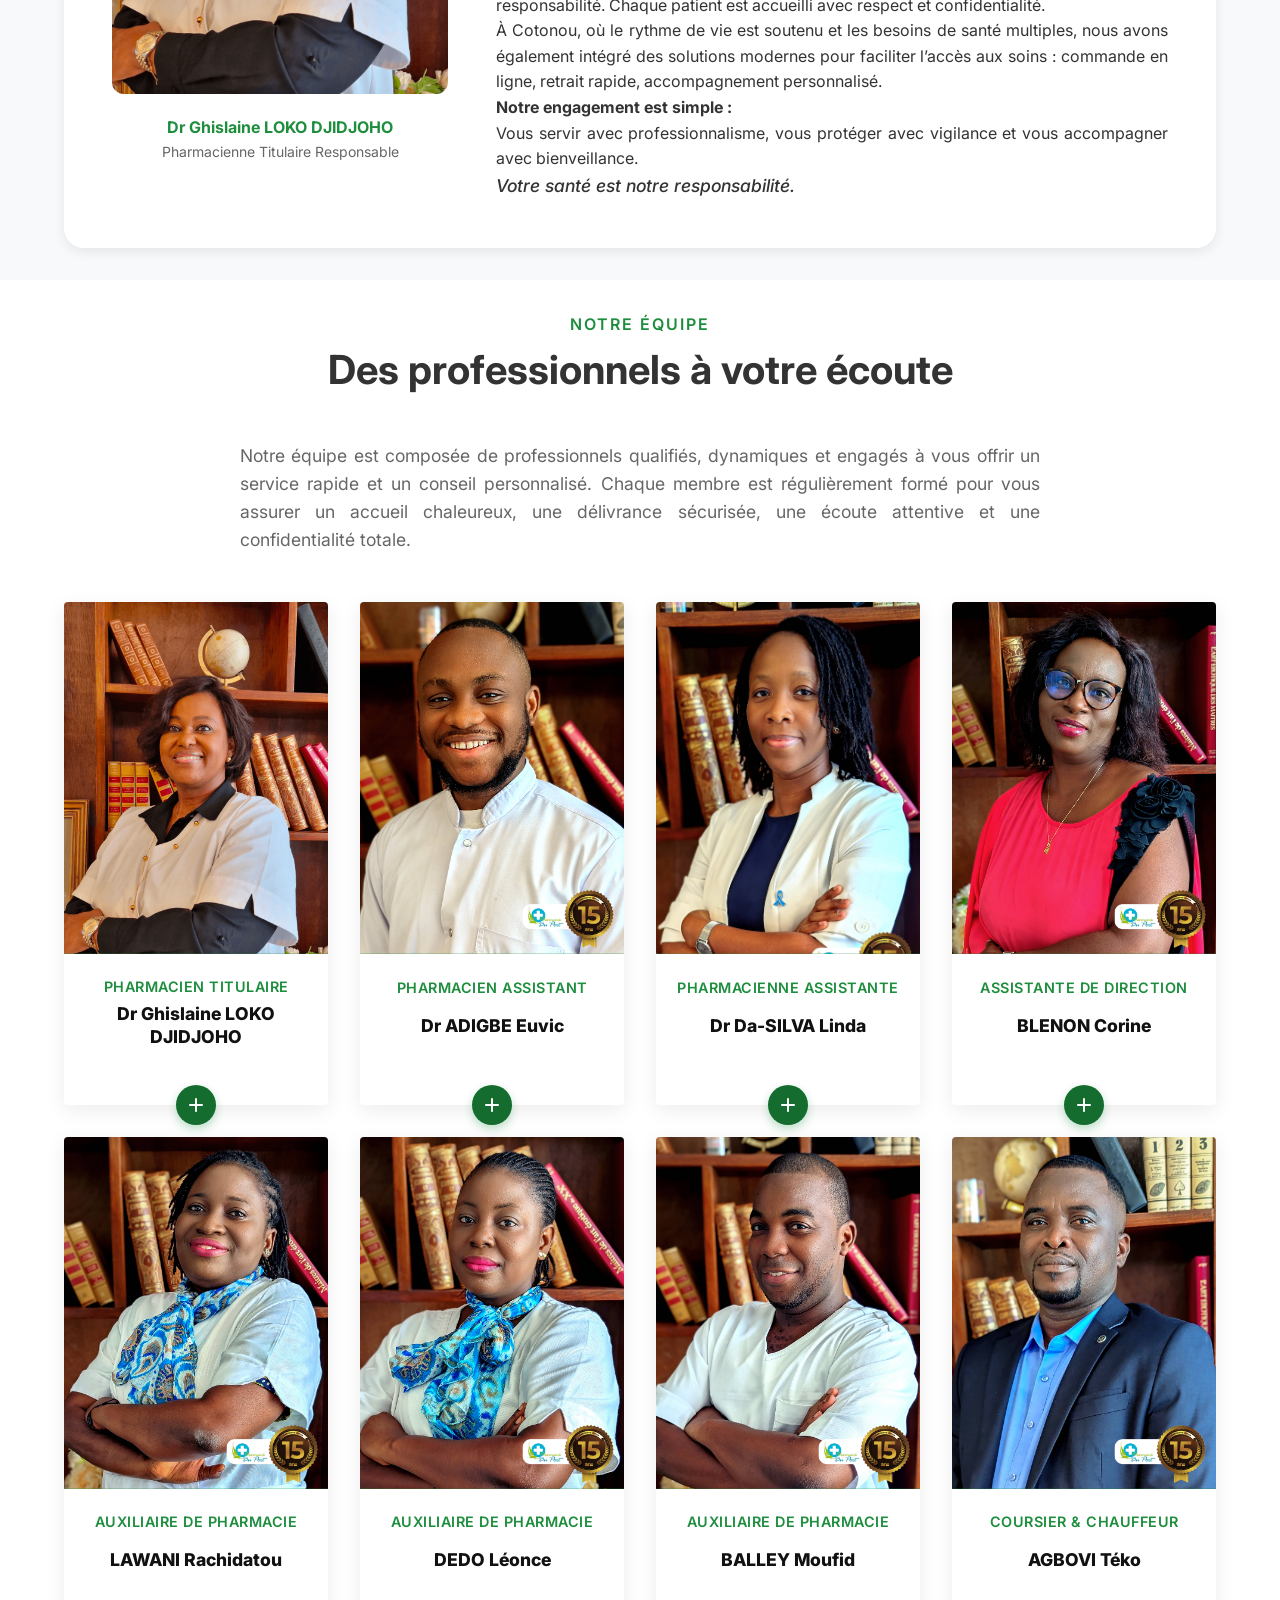
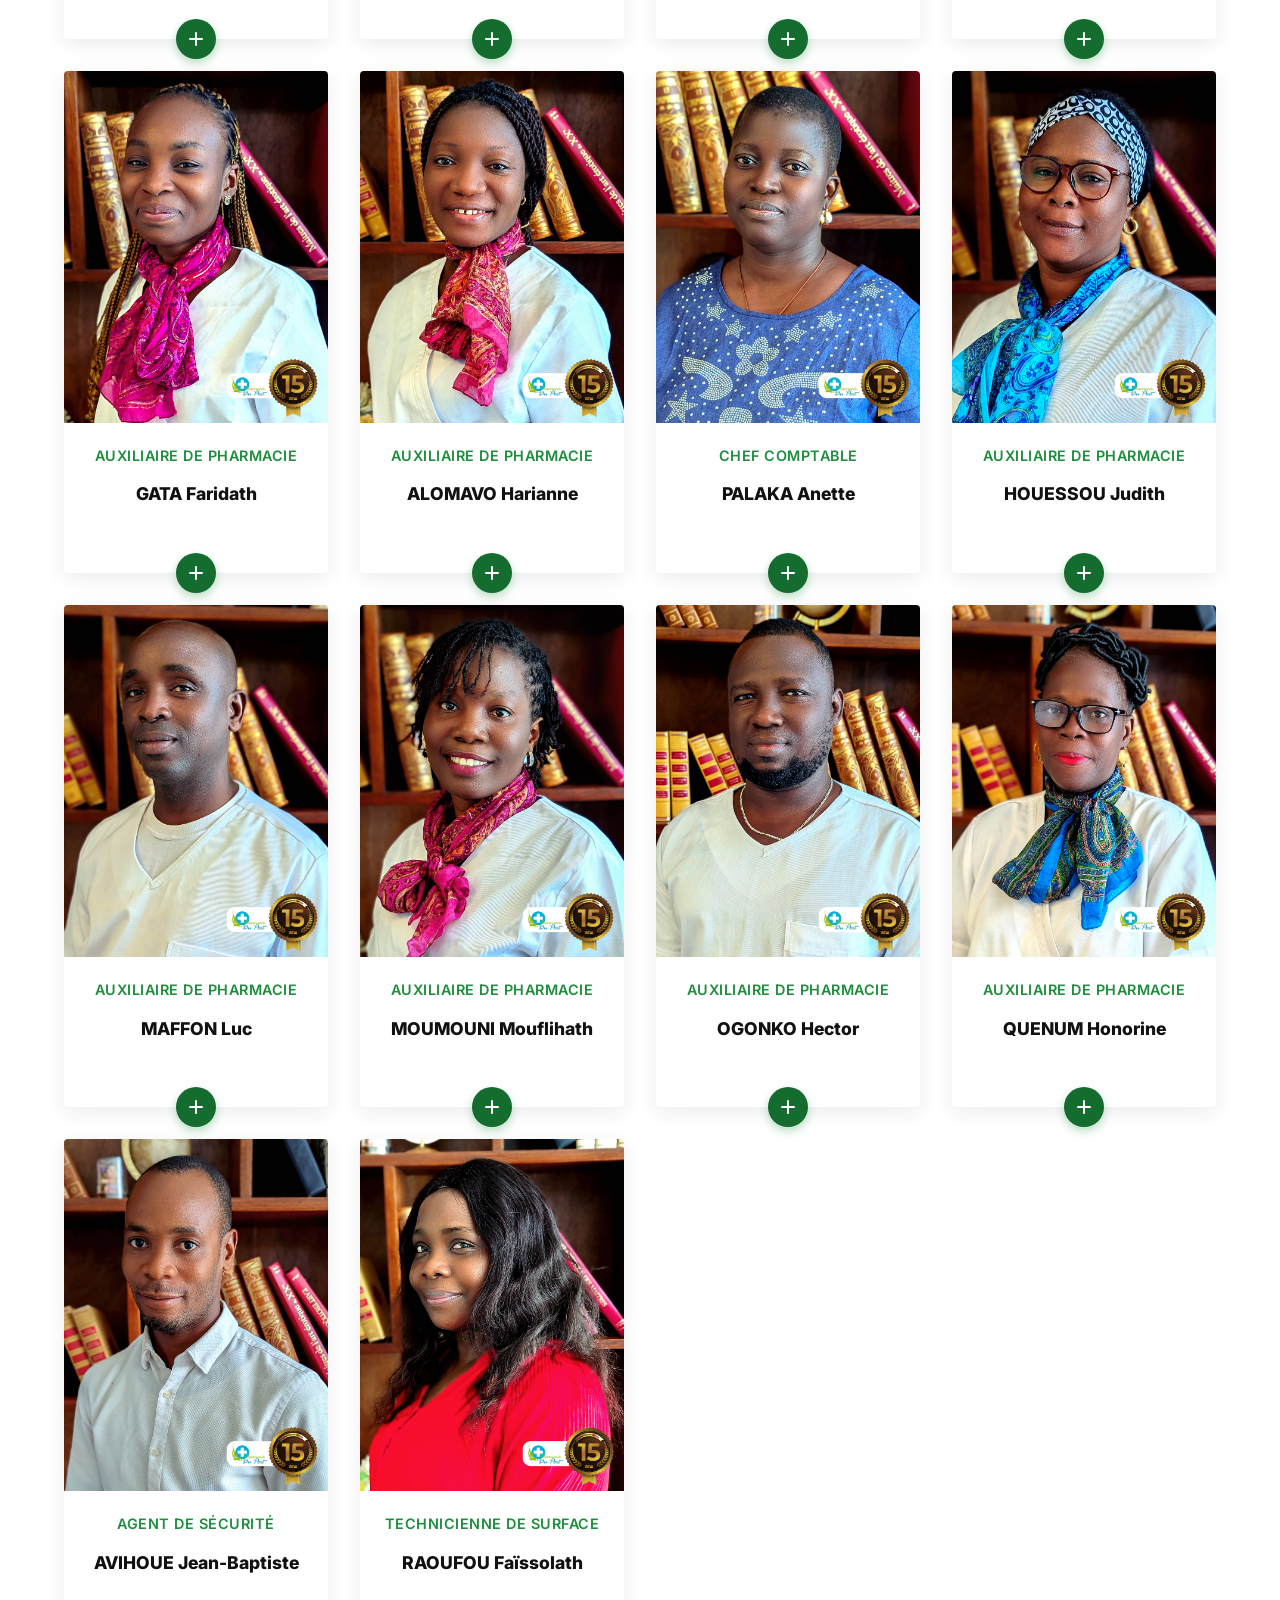
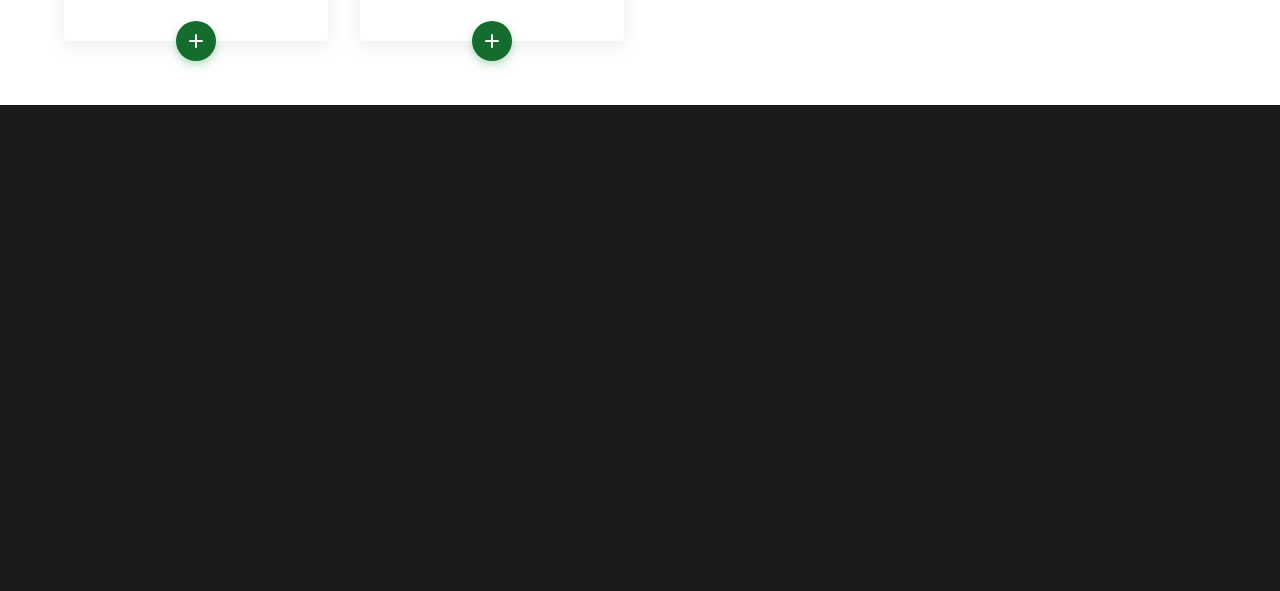
==== commit f8464fdb: "Optimisation globale des performances et de la rapidité mobile" ====
--- a/about.html
+++ b/about.html
@@ -11,6 +11,9 @@
     <!-- Performance: Resource Hints -->
     <link rel="preconnect" href="https://fonts.googleapis.com">
     <link rel="preconnect" href="https://fonts.gstatic.com" crossorigin>
+    <link rel="stylesheet" href="https://fonts.googleapis.com/css2?family=Inter:wght@400;600;700&display=swap">
+    <link rel="stylesheet" href="https://fonts.googleapis.com/css2?family=Material+Symbols+Rounded:opsz,wght,FILL,GRAD@20..48,100..700,0..1,-50..200&display=block">
+
     <link rel="preload" href="css/style.css?v=1.0.3" as="style">
     <link rel="preload" href="img/ACCUEIL.jpeg" as="image" fetchpriority="high">
 
@@ -71,7 +74,7 @@
                     <a href="index.html" class="logo-v3">
                         <div class="logo-icon-wrapper">
                             <img src="img/LOGO.png" alt="Logo Pharmacie du Port" class="logo-img" width="180"
-                                height="85">
+                                height="85" fetchpriority="high">
                         </div>
                     </a>
                 </div>
@@ -185,7 +188,7 @@
                         <h2>Votre santé est notre responsabilité</h2>
                     </div>
                     <p class="quote-text"
-                        style="font-weight: 600; font-size: 1.2rem; margin-bottom: 1rem; color: var(--text-dark);">
+                        style="font-weight: 600; font-size: 1.2rem; margin-bottom: 1rem; color: var(--text-dark); text-align: justify;">
                         Bienvenue sur le site de la Pharmacie du Port – Cotonou.</p>
                     <div data-content-id="pharmacist_full_mot">
                         <p style="text-align: justify;">En tant que Pharmacienne Titulaire Responsable, je m’engage
--- a/css/style.css
+++ b/css/style.css
@@ -1,8 +1,4 @@
-/* Google Fonts: Inter - font-display:swap prevents invisible text during load */
-@import url('https://fonts.googleapis.com/css2?family=Inter:wght@300;400;500;600;700&display=swap');
-
-/* Material Symbols */
-@import url('https://fonts.googleapis.com/css2?family=Material+Symbols+Rounded:opsz,wght,FILL,GRAD@20..48,100..700,0..1,-50..200&display=block');
+/* Fonts are now handled via <link> tags in HTML for better parallel loading */
 
 /* ============================================================
    PERFORMANCE OPTIMIZATIONS
@@ -52,7 +48,7 @@
     justify-content: center;
     align-items: center;
     z-index: 9999;
-    transition: opacity 0.5s ease, visibility 0.5s;
+    transition: opacity 0.3s ease, visibility 0.3s;
 }
 
 #site-preloader.fade-out {
@@ -61,18 +57,14 @@
     pointer-events: none;
 }
 
-/* Fix FOIT/FOUC: Keep content hidden but preloader visible */
+/* Removed restrictive visibility:hidden to allow progressive rendering on mobile */
 body.loading #site-preloader {
     visibility: visible;
     opacity: 1;
 }
 
-body.loading > *:not(#site-preloader):not(script) {
-    visibility: hidden;
-}
-
 body.loading {
-    overflow: hidden; /* Prevent scrolling during load */
+    overflow: hidden; /* Prevent scrolling during initial load */
 }
 
 /* Material Symbols Rendering Strategy: 
--- a/css/style.css
+++ b/css/style.css
@@ -1,8 +1,4 @@
-/* Google Fonts: Inter - font-display:swap prevents invisible text during load */
-@import url('https://fonts.googleapis.com/css2?family=Inter:wght@300;400;500;600;700&display=swap');
-
-/* Material Symbols */
-@import url('https://fonts.googleapis.com/css2?family=Material+Symbols+Rounded:opsz,wght,FILL,GRAD@20..48,100..700,0..1,-50..200&display=block');
+/* Fonts are now handled via <link> tags in HTML for better parallel loading */
 
 /* ============================================================
    PERFORMANCE OPTIMIZATIONS
@@ -52,7 +48,7 @@
     justify-content: center;
     align-items: center;
     z-index: 9999;
-    transition: opacity 0.5s ease, visibility 0.5s;
+    transition: opacity 0.3s ease, visibility 0.3s;
 }
 
 #site-preloader.fade-out {
@@ -61,18 +57,14 @@
     pointer-events: none;
 }
 
-/* Fix FOIT/FOUC: Keep content hidden but preloader visible */
+/* Removed restrictive visibility:hidden to allow progressive rendering on mobile */
 body.loading #site-preloader {
     visibility: visible;
     opacity: 1;
 }
 
-body.loading > *:not(#site-preloader):not(script) {
-    visibility: hidden;
-}
-
 body.loading {
-    overflow: hidden; /* Prevent scrolling during load */
+    overflow: hidden; /* Prevent scrolling during initial load */
 }
 
 /* Material Symbols Rendering Strategy: 
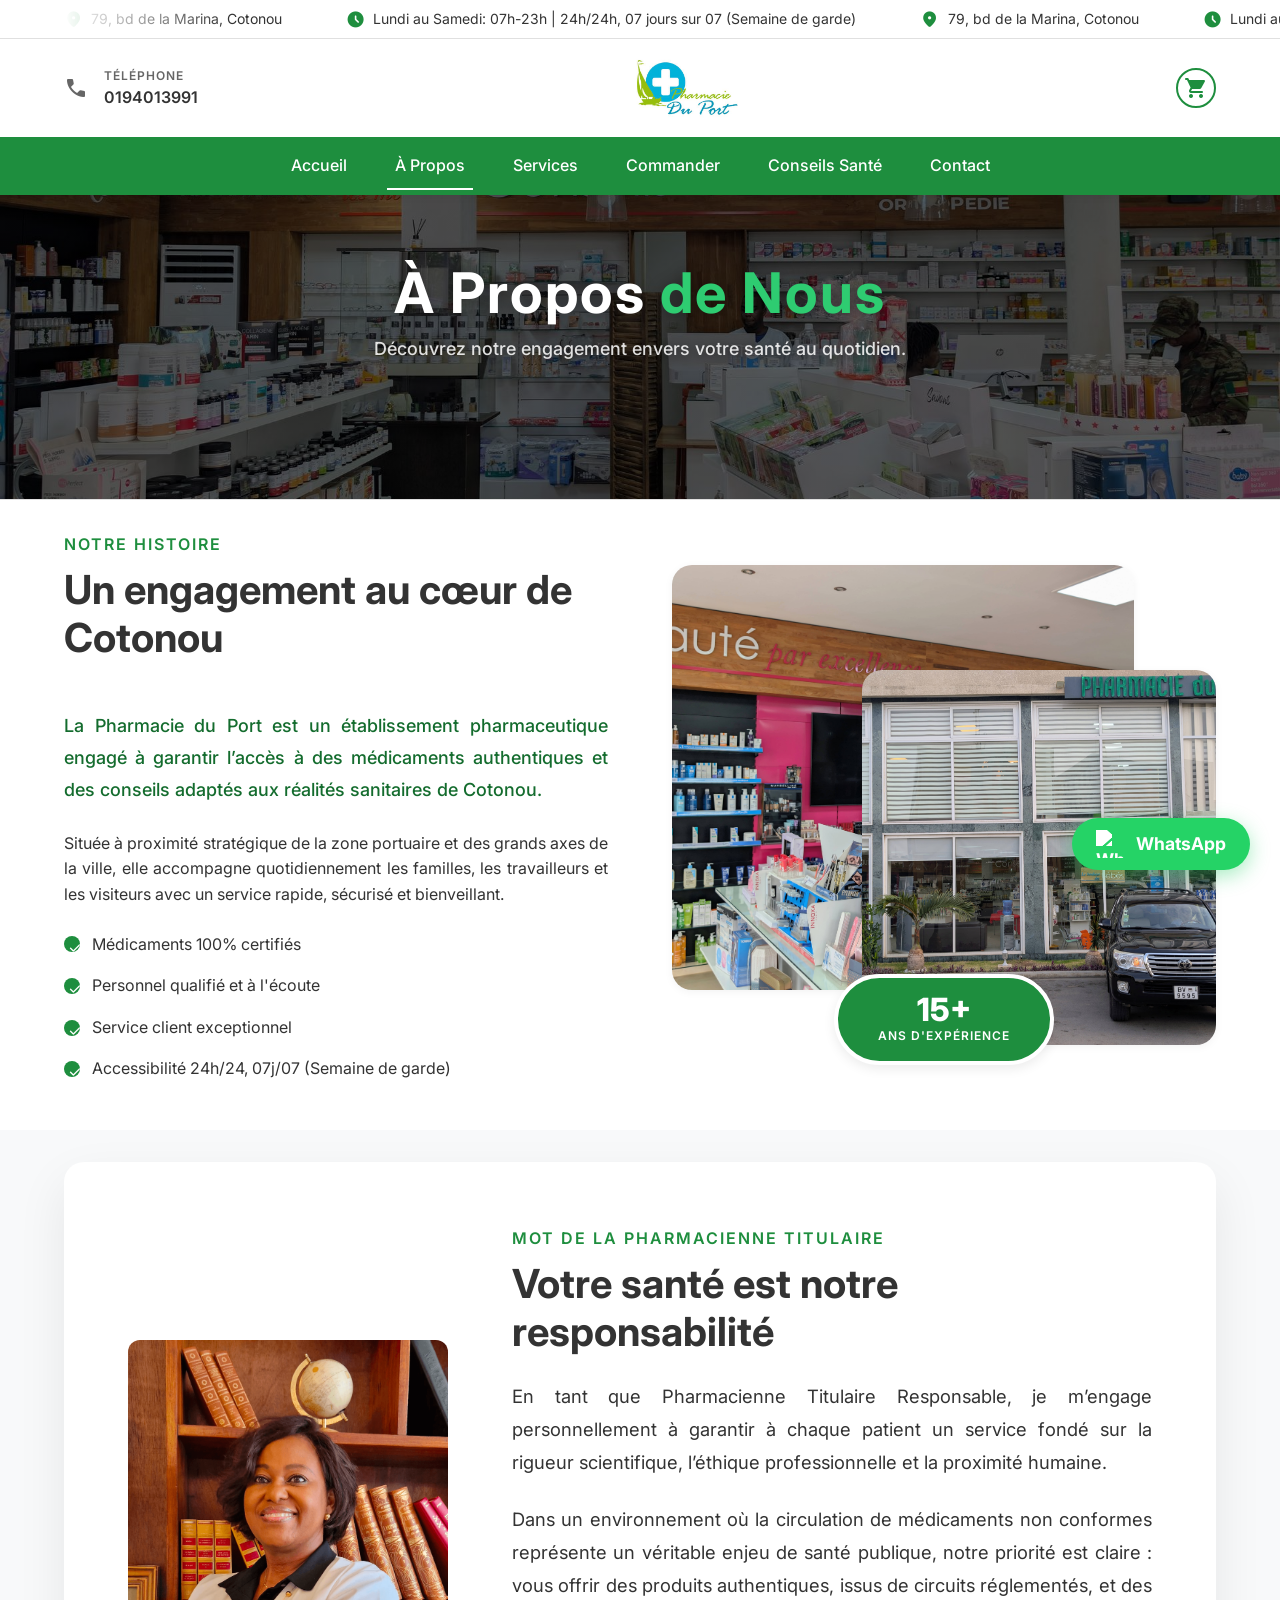
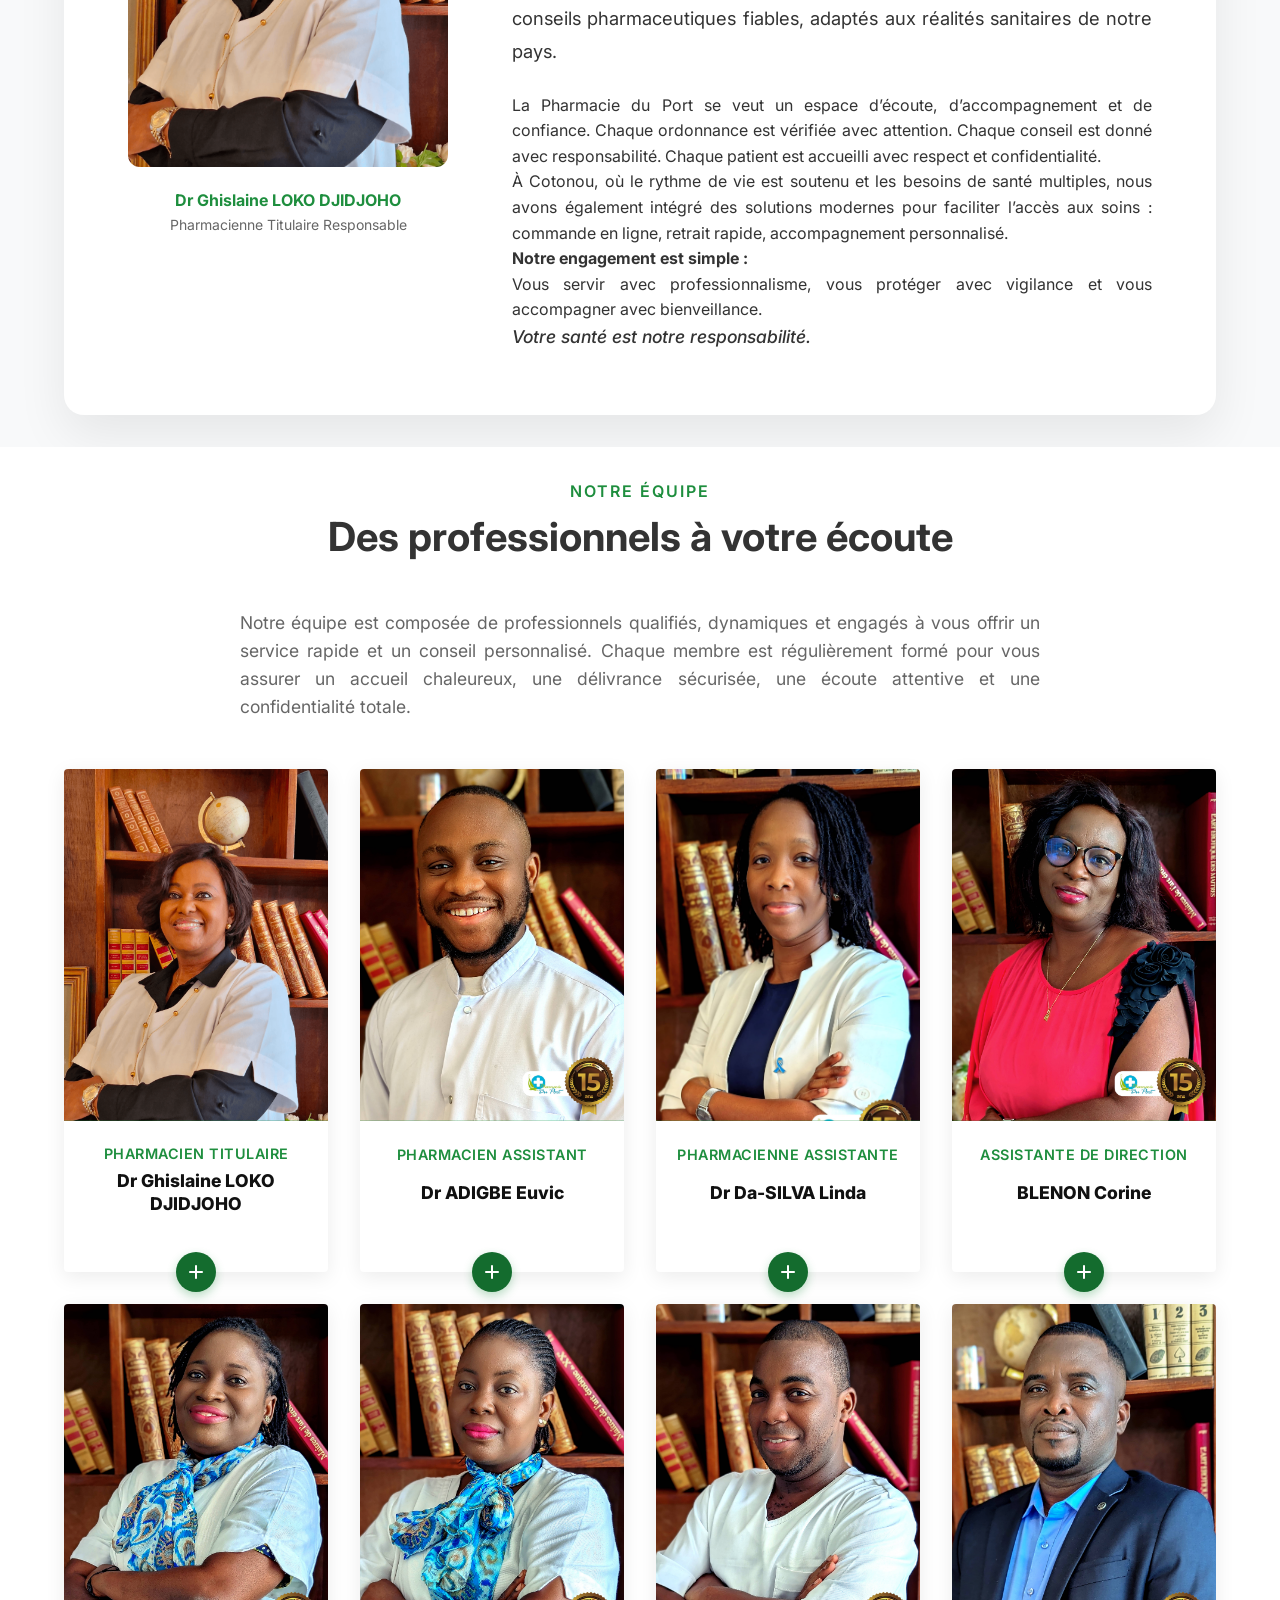
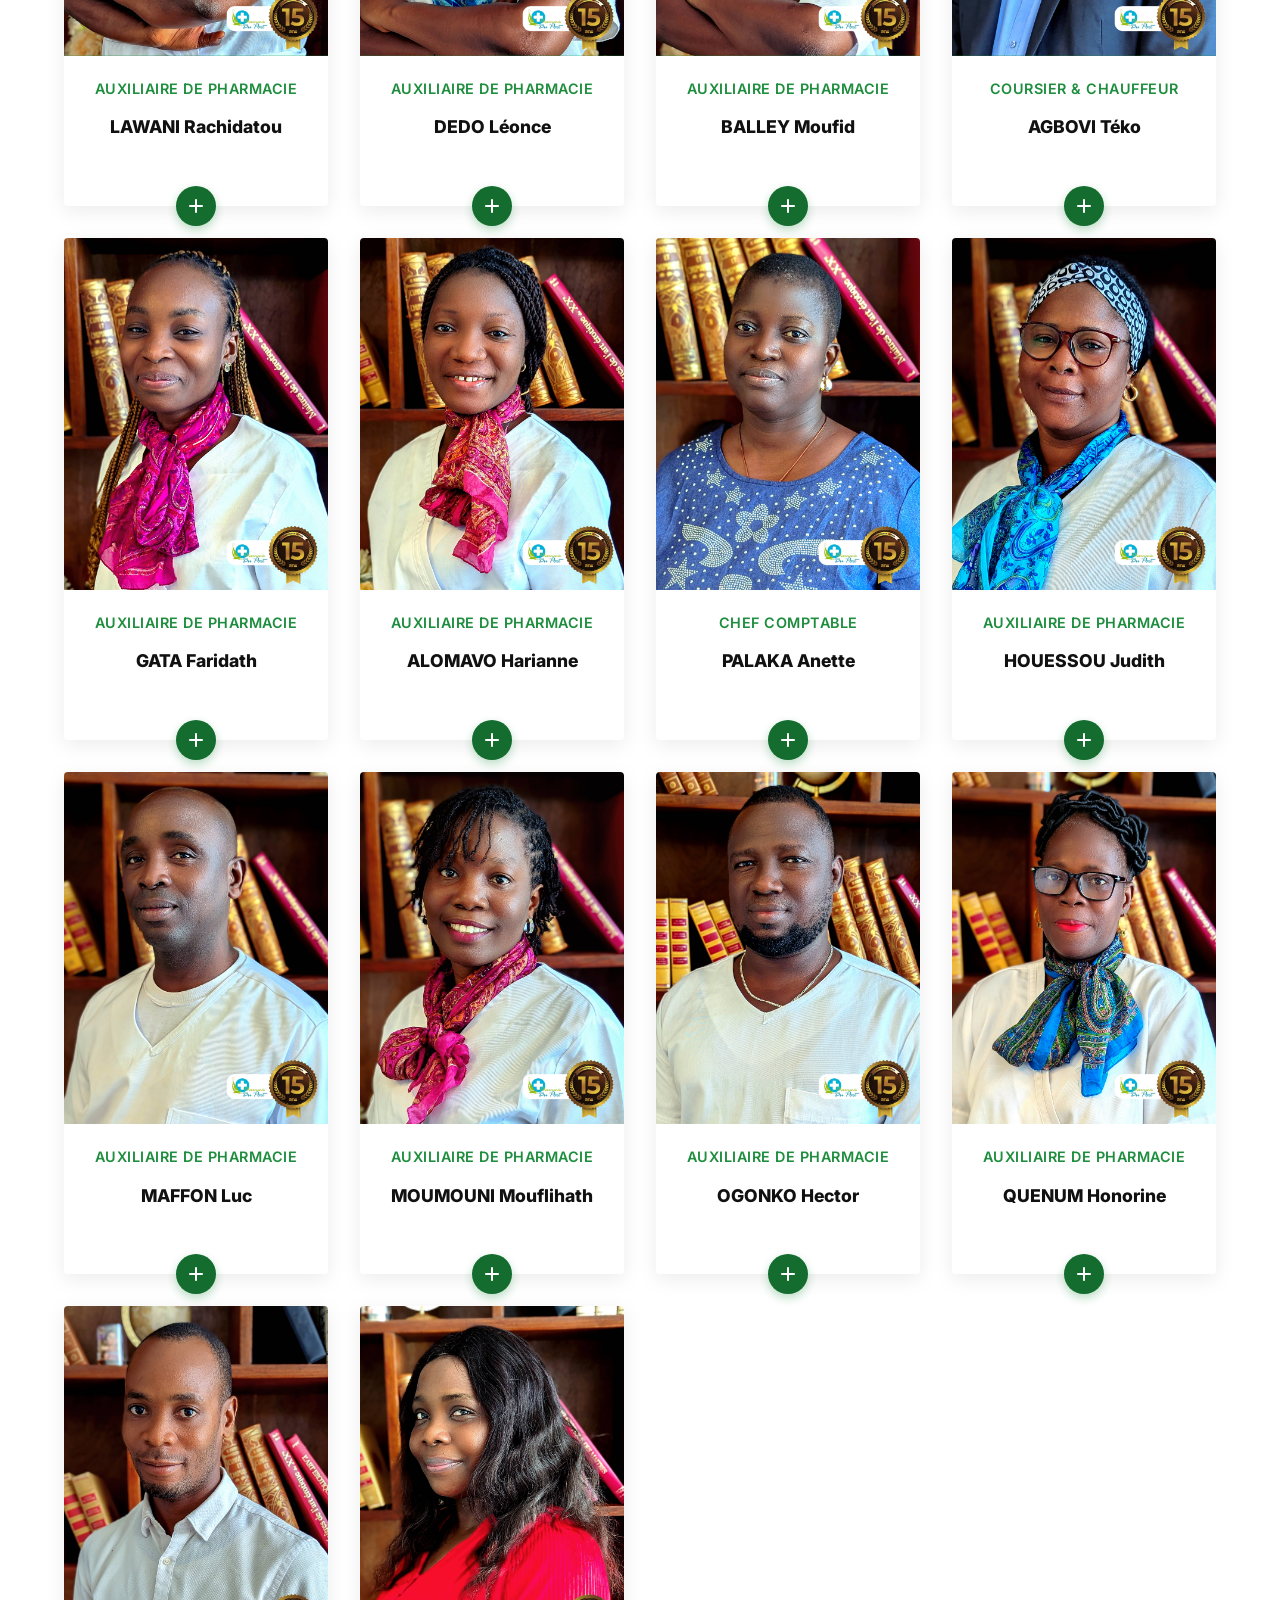
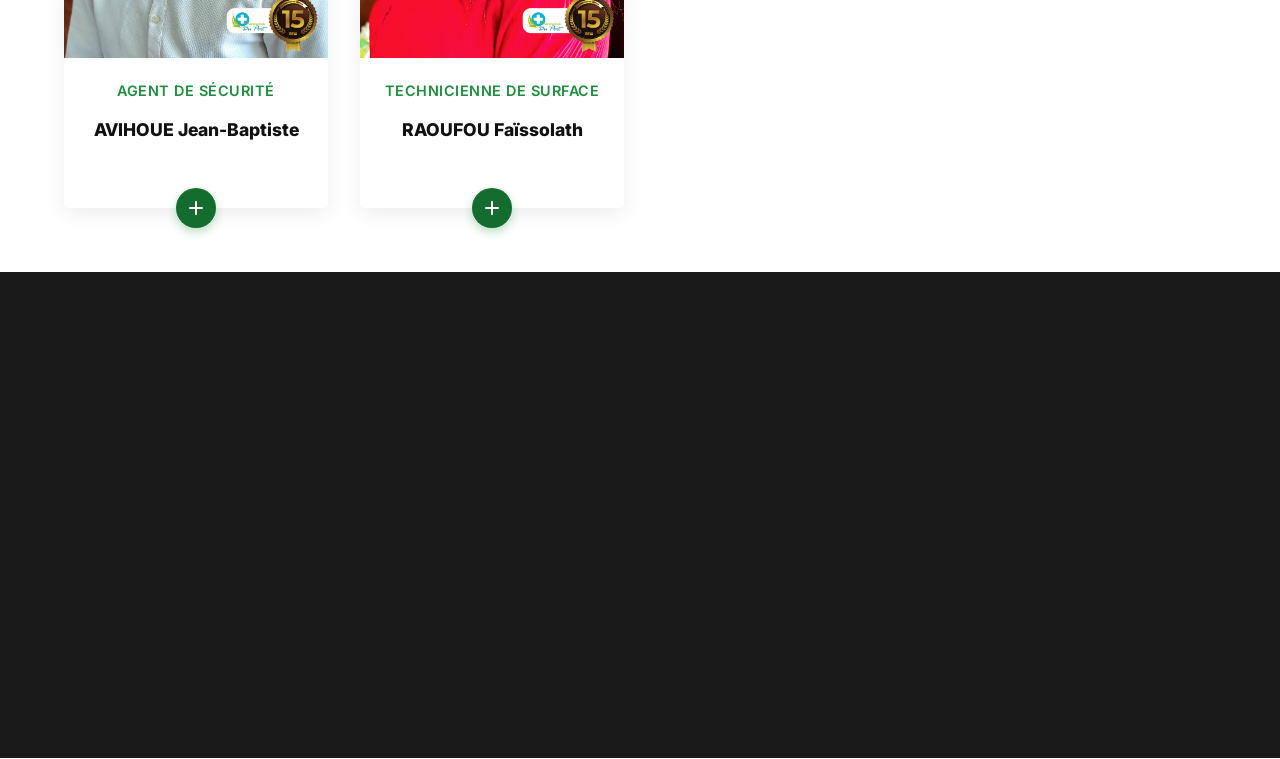
==== commit 0a528a92: "Affinement du mot de la pharmacienne : justification, taille de texte et suppression redondance" ====
--- a/about.html
+++ b/about.html
@@ -187,9 +187,7 @@
                         <span>Mot de la Pharmacienne Titulaire</span>
                         <h2>Votre santé est notre responsabilité</h2>
                     </div>
-                    <p class="quote-text"
-                        style="font-weight: 600; font-size: 1.2rem; margin-bottom: 1rem; color: var(--text-dark); text-align: justify;">
-                        Bienvenue sur le site de la Pharmacie du Port – Cotonou.</p>
+
                     <div data-content-id="pharmacist_full_mot">
                         <p style="text-align: justify;">En tant que Pharmacienne Titulaire Responsable, je m’engage
                             personnellement à garantir à chaque
--- a/css/style.css
+++ b/css/style.css
@@ -1831,12 +1831,12 @@
 .pharmacist-word-wrapper {
     display: grid;
     grid-template-columns: 1fr 2fr;
-    gap: 3rem;
+    gap: 4rem;
     align-items: center;
     background-color: var(--white);
-    padding: 3rem;
+    padding: 4rem;
     border-radius: var(--radius-lg);
-    box-shadow: var(--shadow-md);
+    box-shadow: 0 20px 50px rgba(0, 0, 0, 0.08);
 }
 
 .pharmacist-image img {
@@ -1860,11 +1860,20 @@
 }
 
 .quote-text {
-    font-size: 1.25rem;
+    font-size: 1.35rem;
     font-style: italic;
     color: var(--text-dark);
+    margin-bottom: 2rem;
+    font-weight: 500;
+    line-height: 1.8;
+    text-align: justify;
+}
+
+[data-content-id="pharmacist_full_mot"] p {
+    text-align: justify;
+    line-height: 1.8;
     margin-bottom: 1.5rem;
-    font-weight: 500;
+    font-size: 1.15rem;
 }
 
 .pharmacist-signature h4 {
@@ -2062,41 +2071,7 @@
     font-size: 1.1rem;
 }
 
-/* --- Order Page Specific Styles --- */
-
-.order-container {
-        max-width: 800px;
-        margin: 0 auto 4rem;
-    }
-
-    .order-header {
-        text-align: center;
-        margin-bottom: 3rem;
-    }
-
-    .order-header p {
-        color: var(--text-light);
-        font-size: 1.1rem;
-    }
-
-    .order-form-wrapper {
-        background-color: var(--white);
-        border-radius: var(--radius-lg);
-        box-shadow: var(--shadow-md);
-        padding: 3rem;
-    }
-
-    .form-section {
-        margin-bottom: 3rem;
-        padding-bottom: 2rem;
-        border-bottom: 1px solid var(--border-color);
-    }
-
-    .form-section:last-of-type {
-        border-bottom: none;
-        margin-bottom: 2rem;
-        padding-bottom: 0;
-    }
+
 
     .form-section-title {
         display: flex;
@@ -3390,13 +3365,13 @@
     border-radius: var(--radius-lg);
     box-shadow: var(--shadow-lg);
     overflow: hidden;
-    padding: 3rem;
+    padding: 2rem;
     border: 1px solid var(--border-color);
 }
 
 .form-section {
-    margin-bottom: 3rem;
-    padding-bottom: 2rem;
+    margin-bottom: 1.5rem;
+    padding-bottom: 1rem;
     border-bottom: 1px solid var(--bg-light);
 }
 
@@ -3410,14 +3385,14 @@
     display: flex;
     align-items: center;
     gap: 0.75rem;
-    font-size: 1.5rem;
-    color: var(--primary-color);
-    margin-bottom: 2rem;
+    font-size: 1.4rem;
+    color: var(--primary-color);
+    margin-bottom: 1.25rem;
     font-weight: 700;
 }
 
 .form-group {
-    margin-bottom: 1.5rem;
+    margin-bottom: 1rem;
 }
 
 .form-group label {
--- a/css/style.css
+++ b/css/style.css
@@ -1831,12 +1831,12 @@
 .pharmacist-word-wrapper {
     display: grid;
     grid-template-columns: 1fr 2fr;
-    gap: 3rem;
+    gap: 4rem;
     align-items: center;
     background-color: var(--white);
-    padding: 3rem;
+    padding: 4rem;
     border-radius: var(--radius-lg);
-    box-shadow: var(--shadow-md);
+    box-shadow: 0 20px 50px rgba(0, 0, 0, 0.08);
 }
 
 .pharmacist-image img {
@@ -1860,11 +1860,20 @@
 }
 
 .quote-text {
-    font-size: 1.25rem;
+    font-size: 1.35rem;
     font-style: italic;
     color: var(--text-dark);
+    margin-bottom: 2rem;
+    font-weight: 500;
+    line-height: 1.8;
+    text-align: justify;
+}
+
+[data-content-id="pharmacist_full_mot"] p {
+    text-align: justify;
+    line-height: 1.8;
     margin-bottom: 1.5rem;
-    font-weight: 500;
+    font-size: 1.15rem;
 }
 
 .pharmacist-signature h4 {
@@ -2062,41 +2071,7 @@
     font-size: 1.1rem;
 }
 
-/* --- Order Page Specific Styles --- */
-
-.order-container {
-        max-width: 800px;
-        margin: 0 auto 4rem;
-    }
-
-    .order-header {
-        text-align: center;
-        margin-bottom: 3rem;
-    }
-
-    .order-header p {
-        color: var(--text-light);
-        font-size: 1.1rem;
-    }
-
-    .order-form-wrapper {
-        background-color: var(--white);
-        border-radius: var(--radius-lg);
-        box-shadow: var(--shadow-md);
-        padding: 3rem;
-    }
-
-    .form-section {
-        margin-bottom: 3rem;
-        padding-bottom: 2rem;
-        border-bottom: 1px solid var(--border-color);
-    }
-
-    .form-section:last-of-type {
-        border-bottom: none;
-        margin-bottom: 2rem;
-        padding-bottom: 0;
-    }
+
 
     .form-section-title {
         display: flex;
@@ -3390,13 +3365,13 @@
     border-radius: var(--radius-lg);
     box-shadow: var(--shadow-lg);
     overflow: hidden;
-    padding: 3rem;
+    padding: 2rem;
     border: 1px solid var(--border-color);
 }
 
 .form-section {
-    margin-bottom: 3rem;
-    padding-bottom: 2rem;
+    margin-bottom: 1.5rem;
+    padding-bottom: 1rem;
     border-bottom: 1px solid var(--bg-light);
 }
 
@@ -3410,14 +3385,14 @@
     display: flex;
     align-items: center;
     gap: 0.75rem;
-    font-size: 1.5rem;
-    color: var(--primary-color);
-    margin-bottom: 2rem;
+    font-size: 1.4rem;
+    color: var(--primary-color);
+    margin-bottom: 1.25rem;
     font-weight: 700;
 }
 
 .form-group {
-    margin-bottom: 1.5rem;
+    margin-bottom: 1rem;
 }
 
 .form-group label {
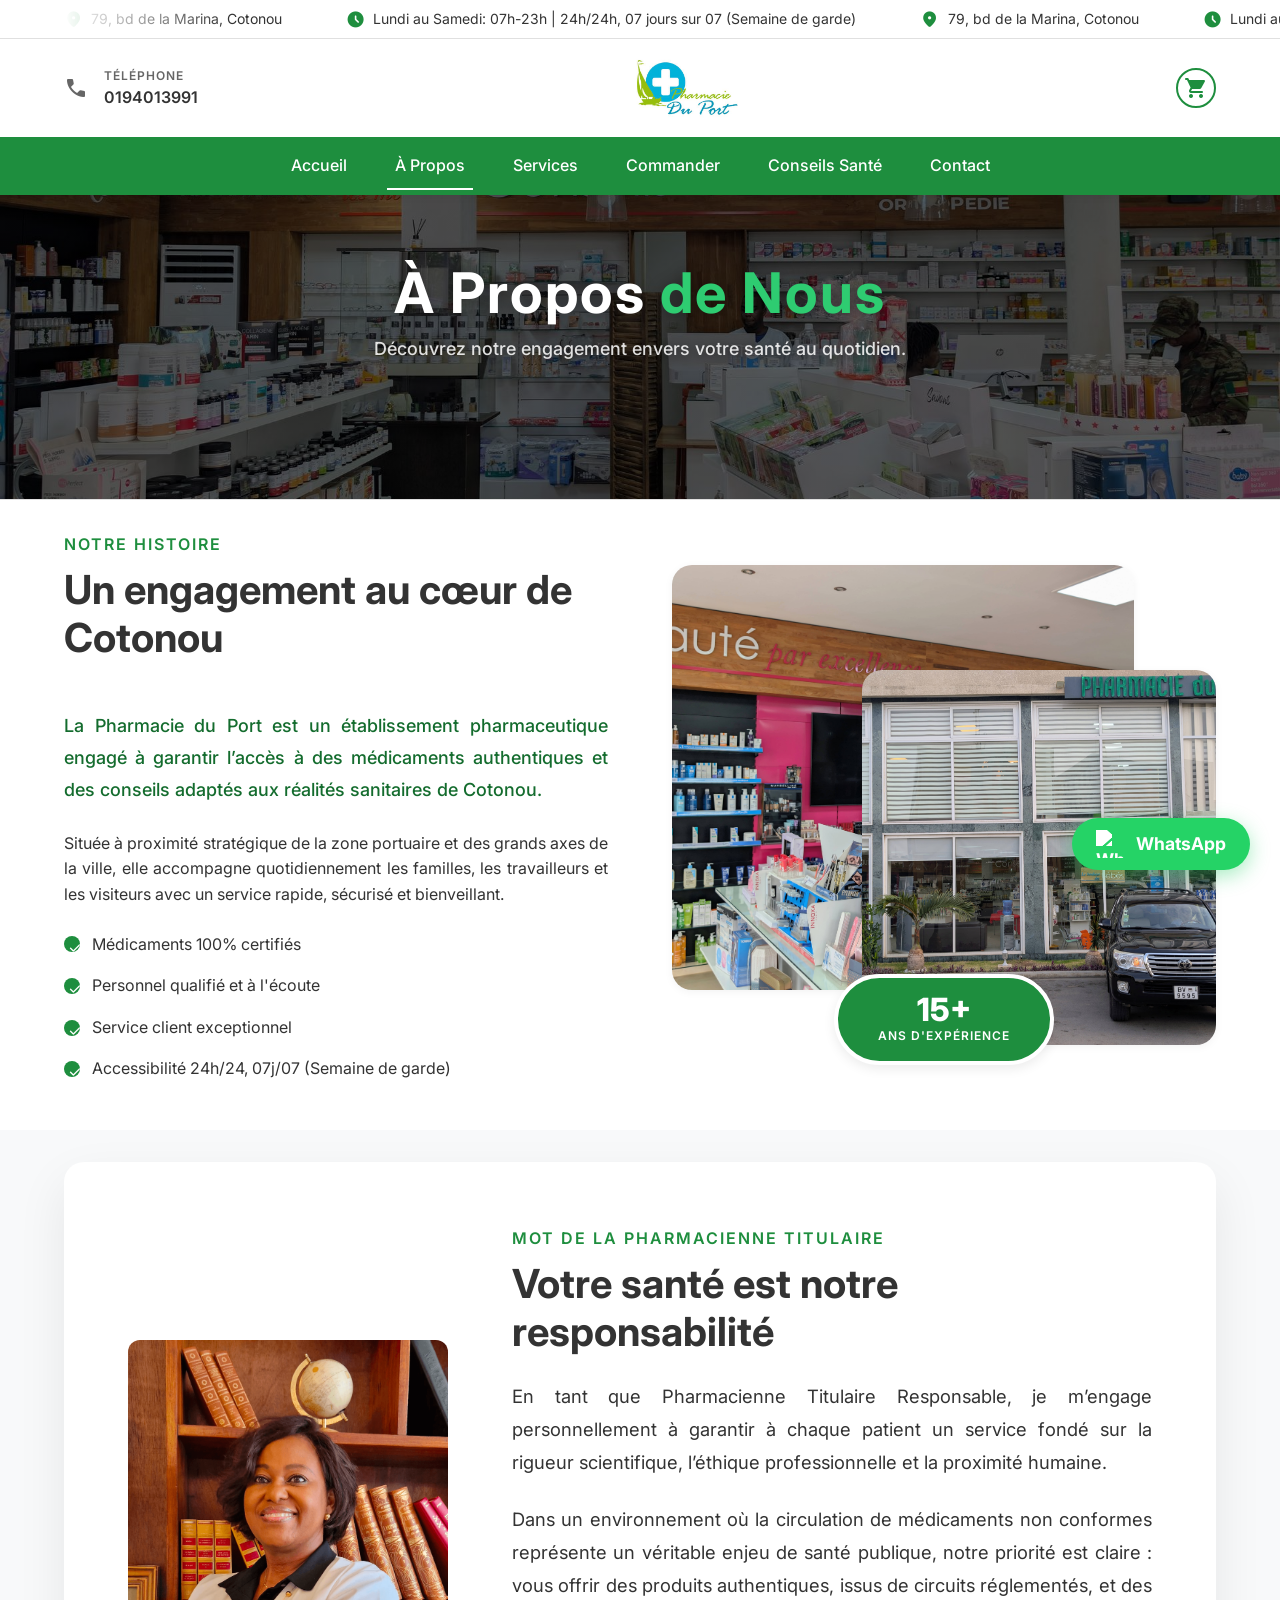
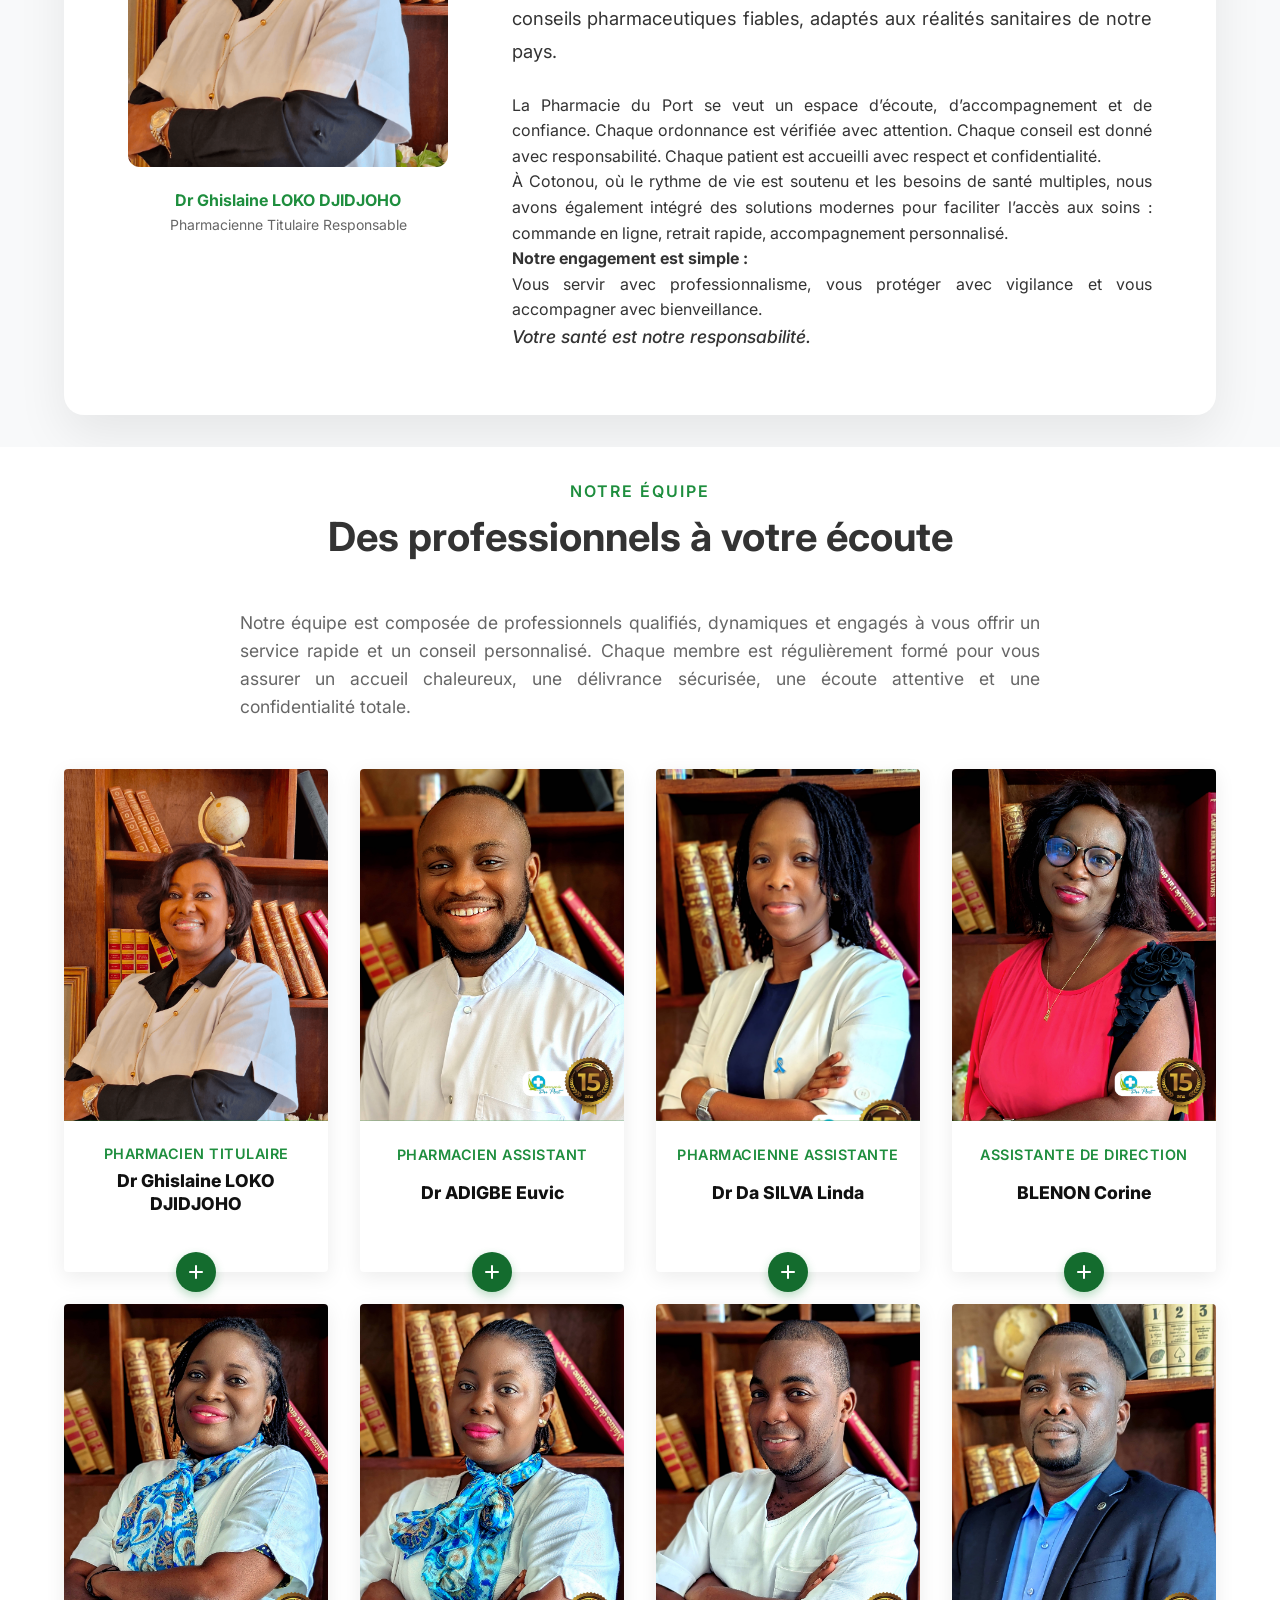
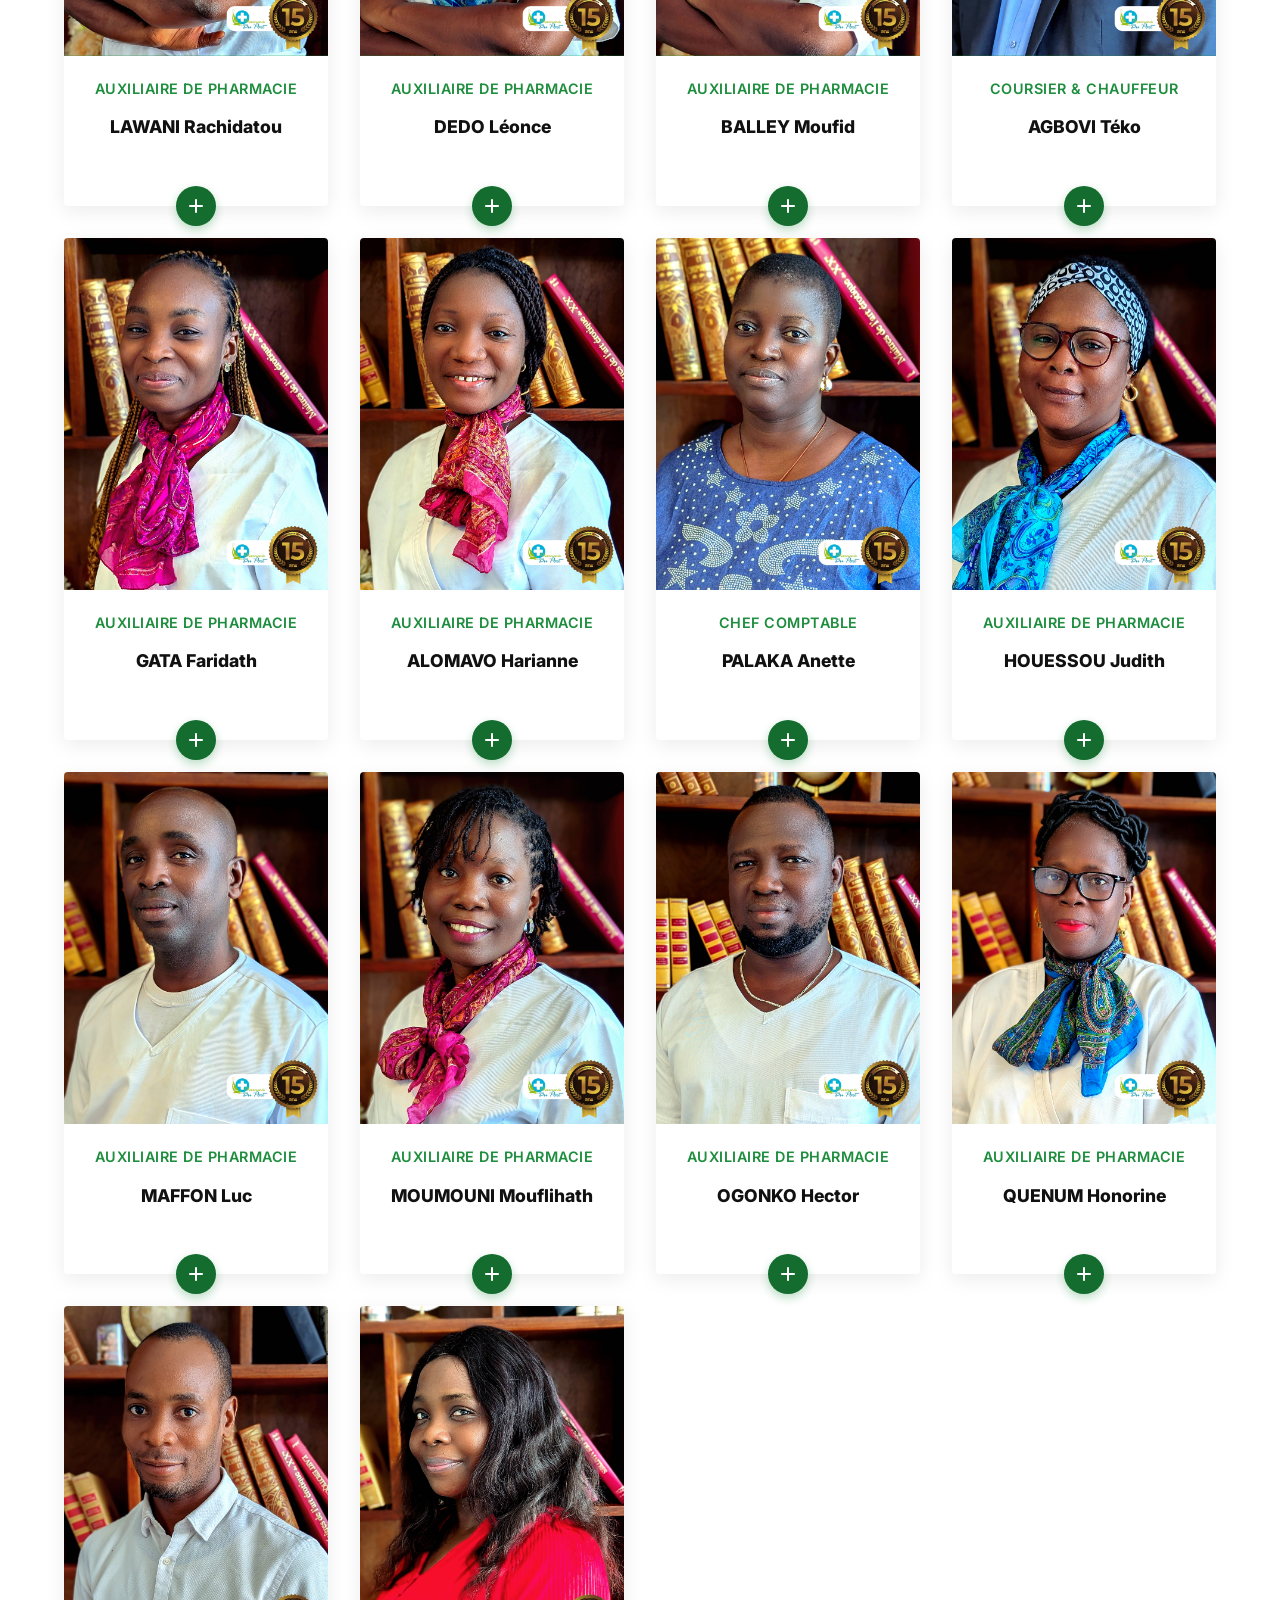
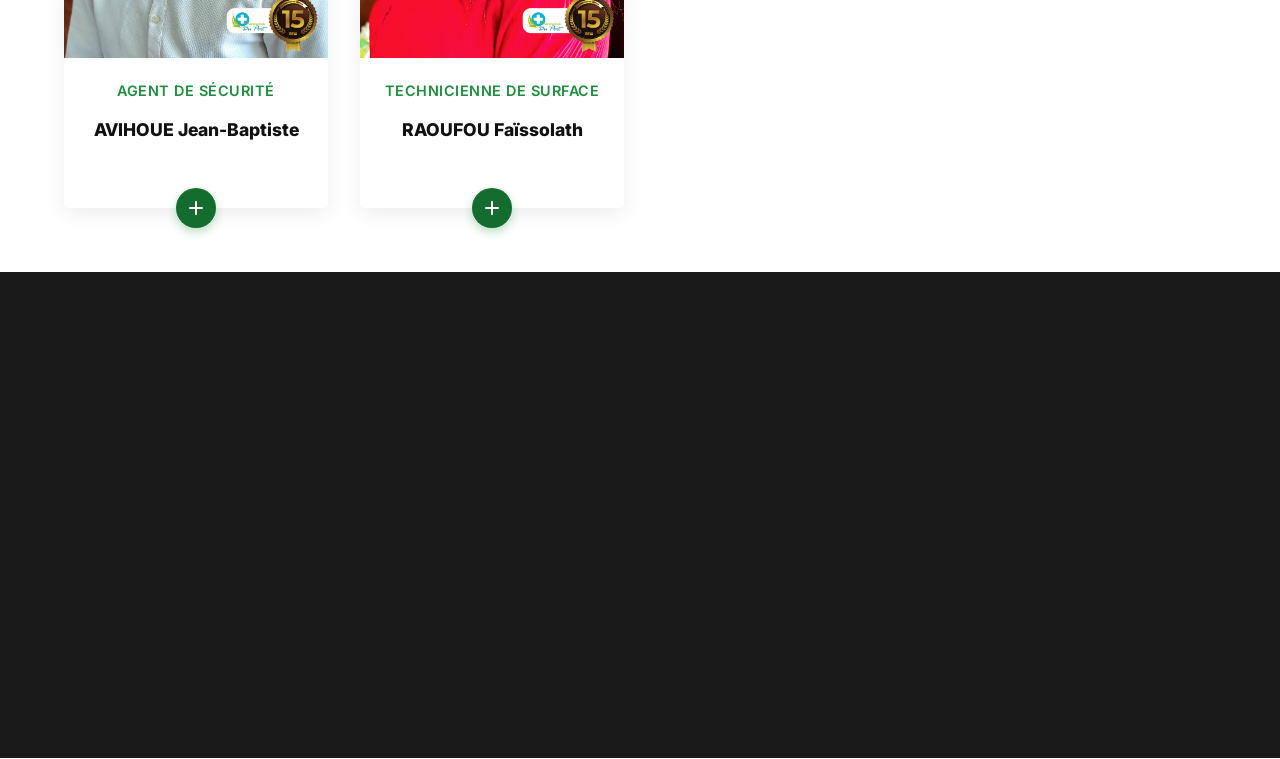
==== commit 34544e0b: "Migration de la base de données vers ITACORE2 et mise à jour de la configuration Supabase" ====
--- a/about.html
+++ b/about.html
@@ -291,7 +291,7 @@
                     </div>
                     <div class="member-info">
                         <h4 class="member-role">Pharmacienne Assistante</h4>
-                        <h3 class="member-name">Dr Da-SILVA Linda</h3>
+                        <h3 class="member-name">Dr Da SILVA Linda</h3>
                         <button class="member-action-btn" aria-label="Plus d'informations">
                             <span class="material-symbols-rounded">add</span>
                         </button>
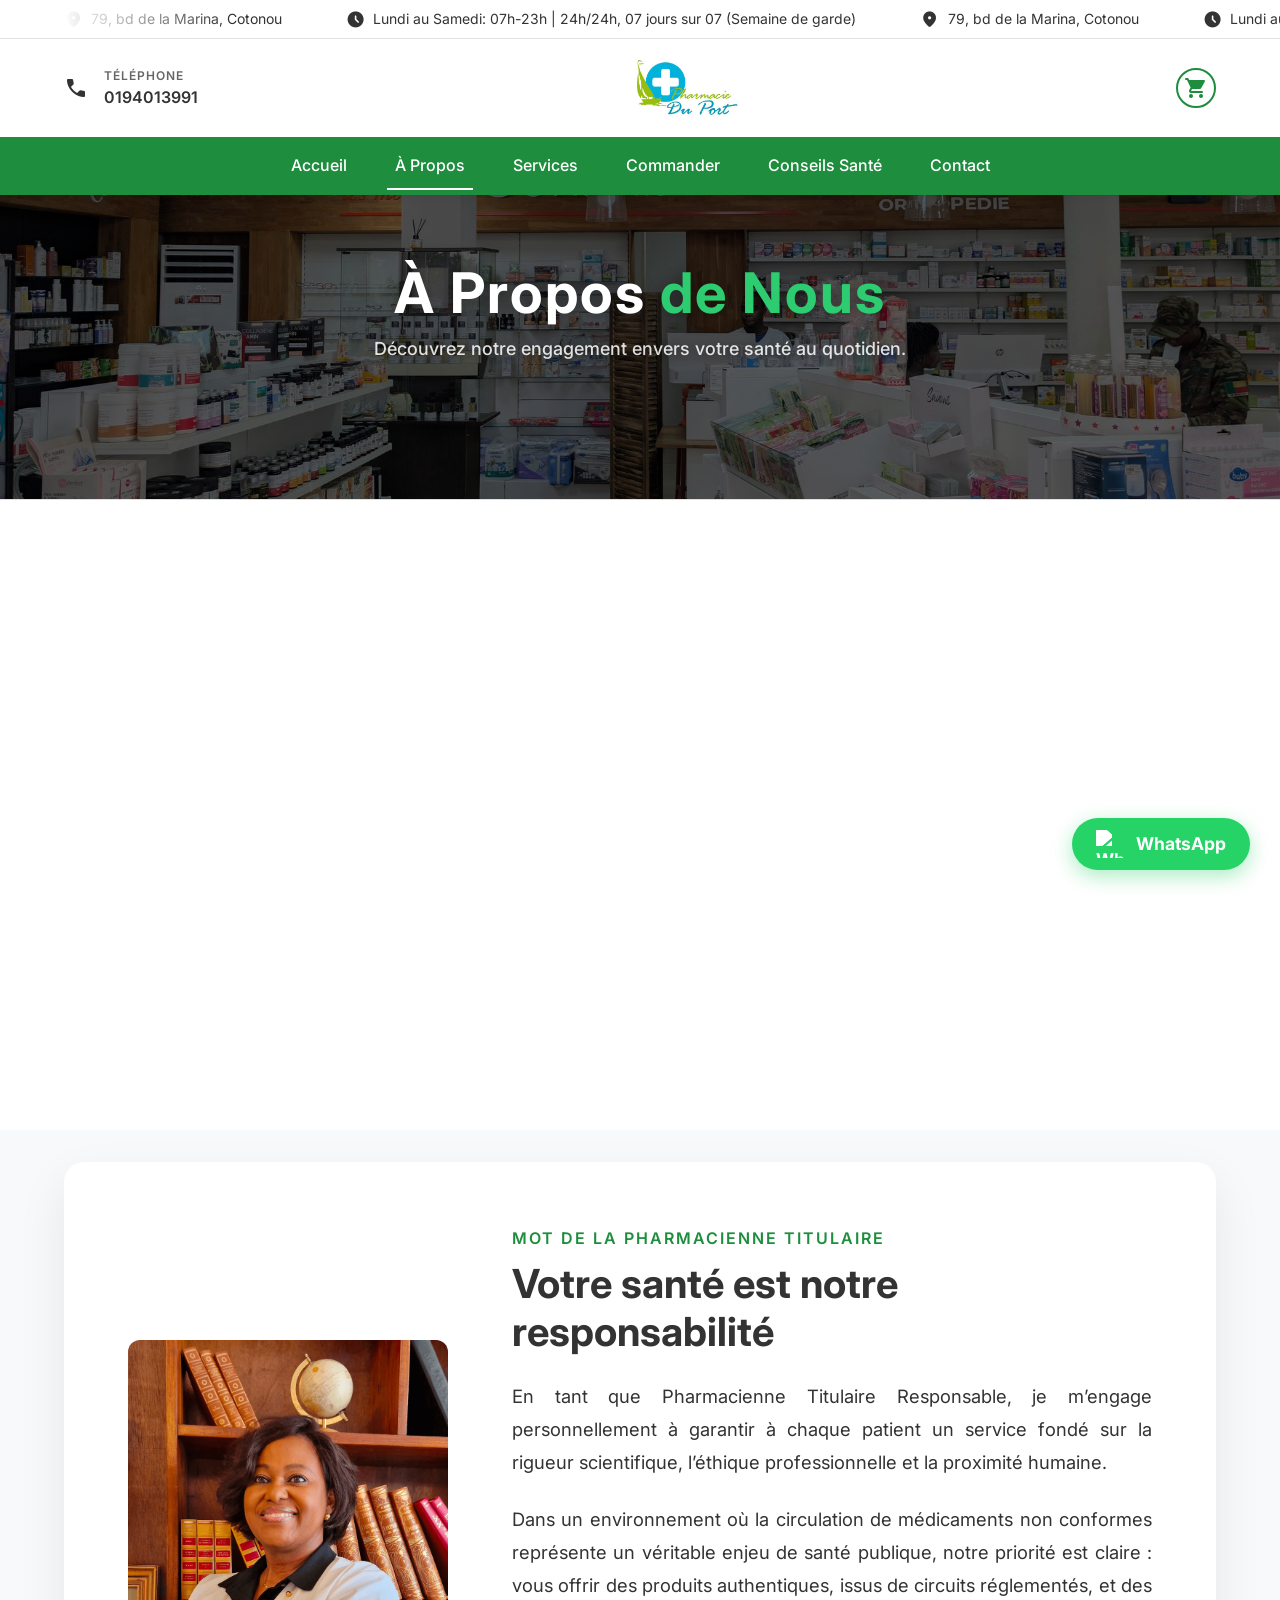
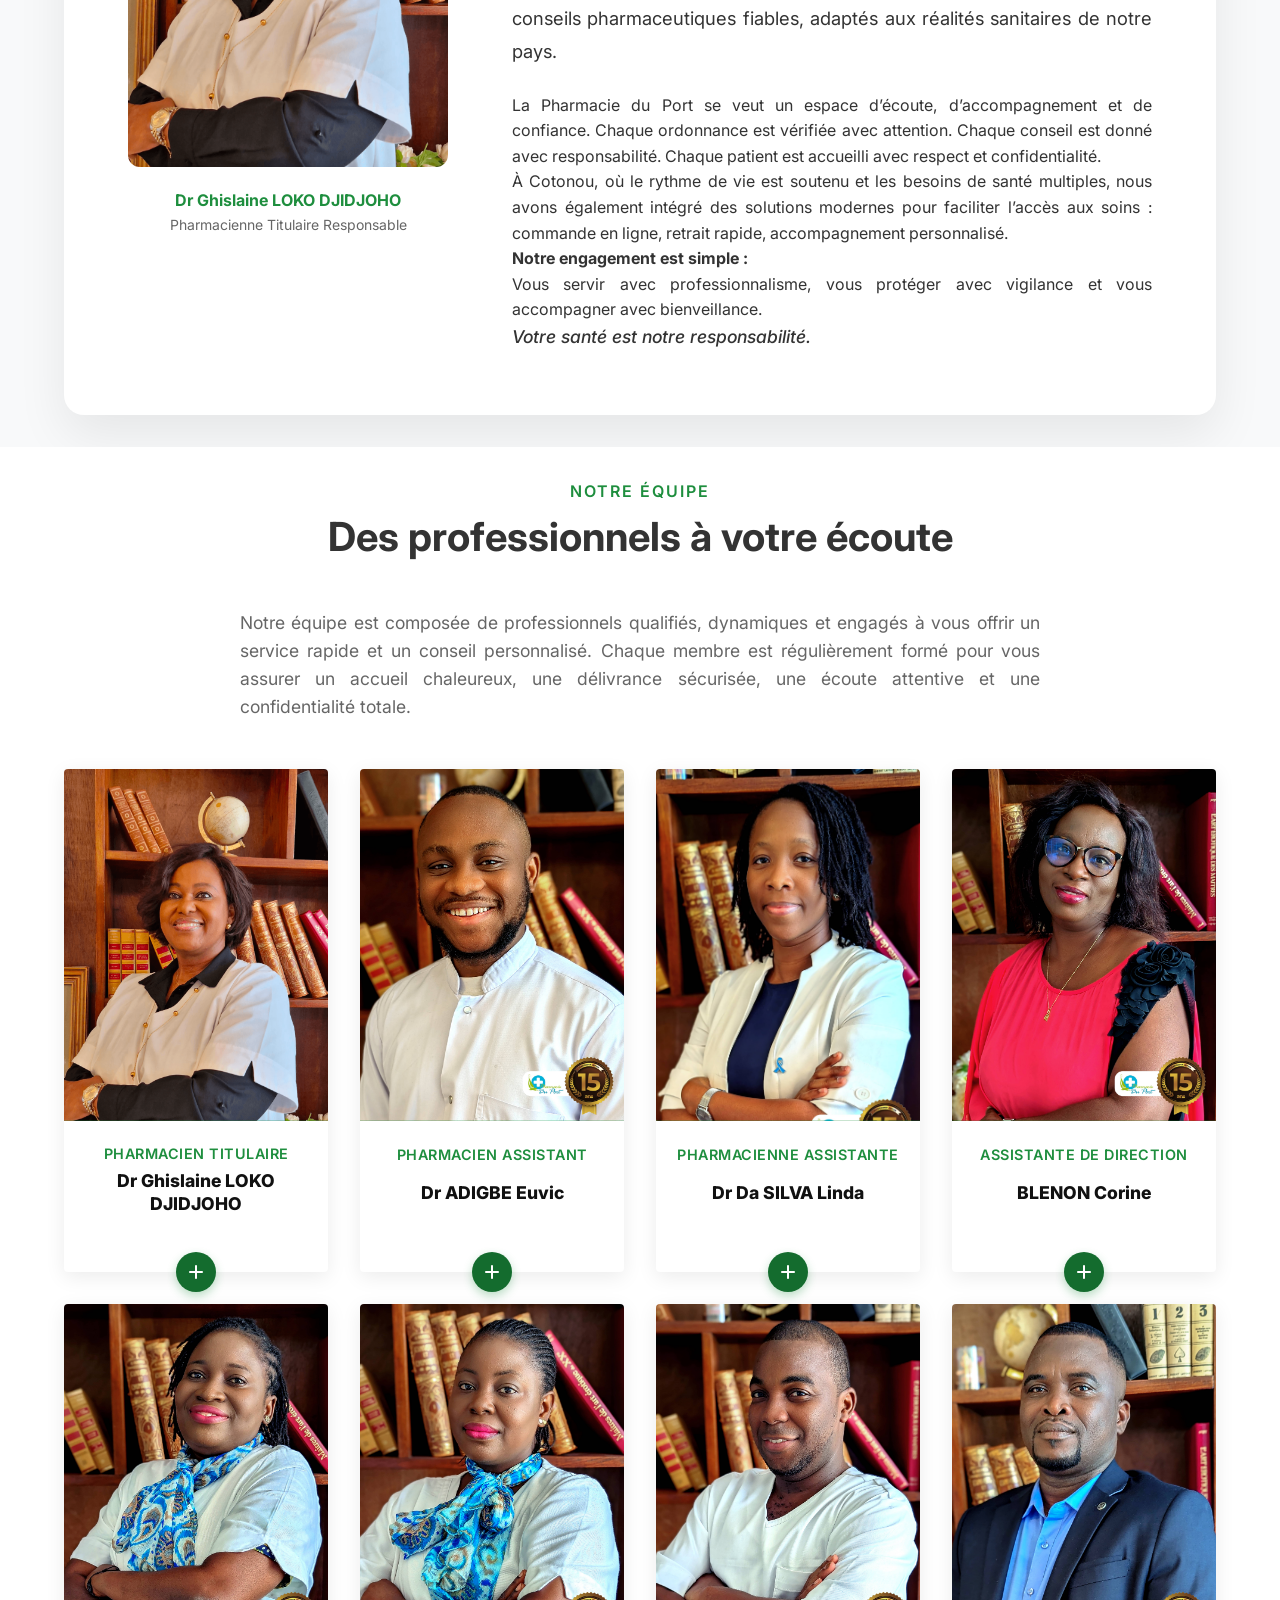
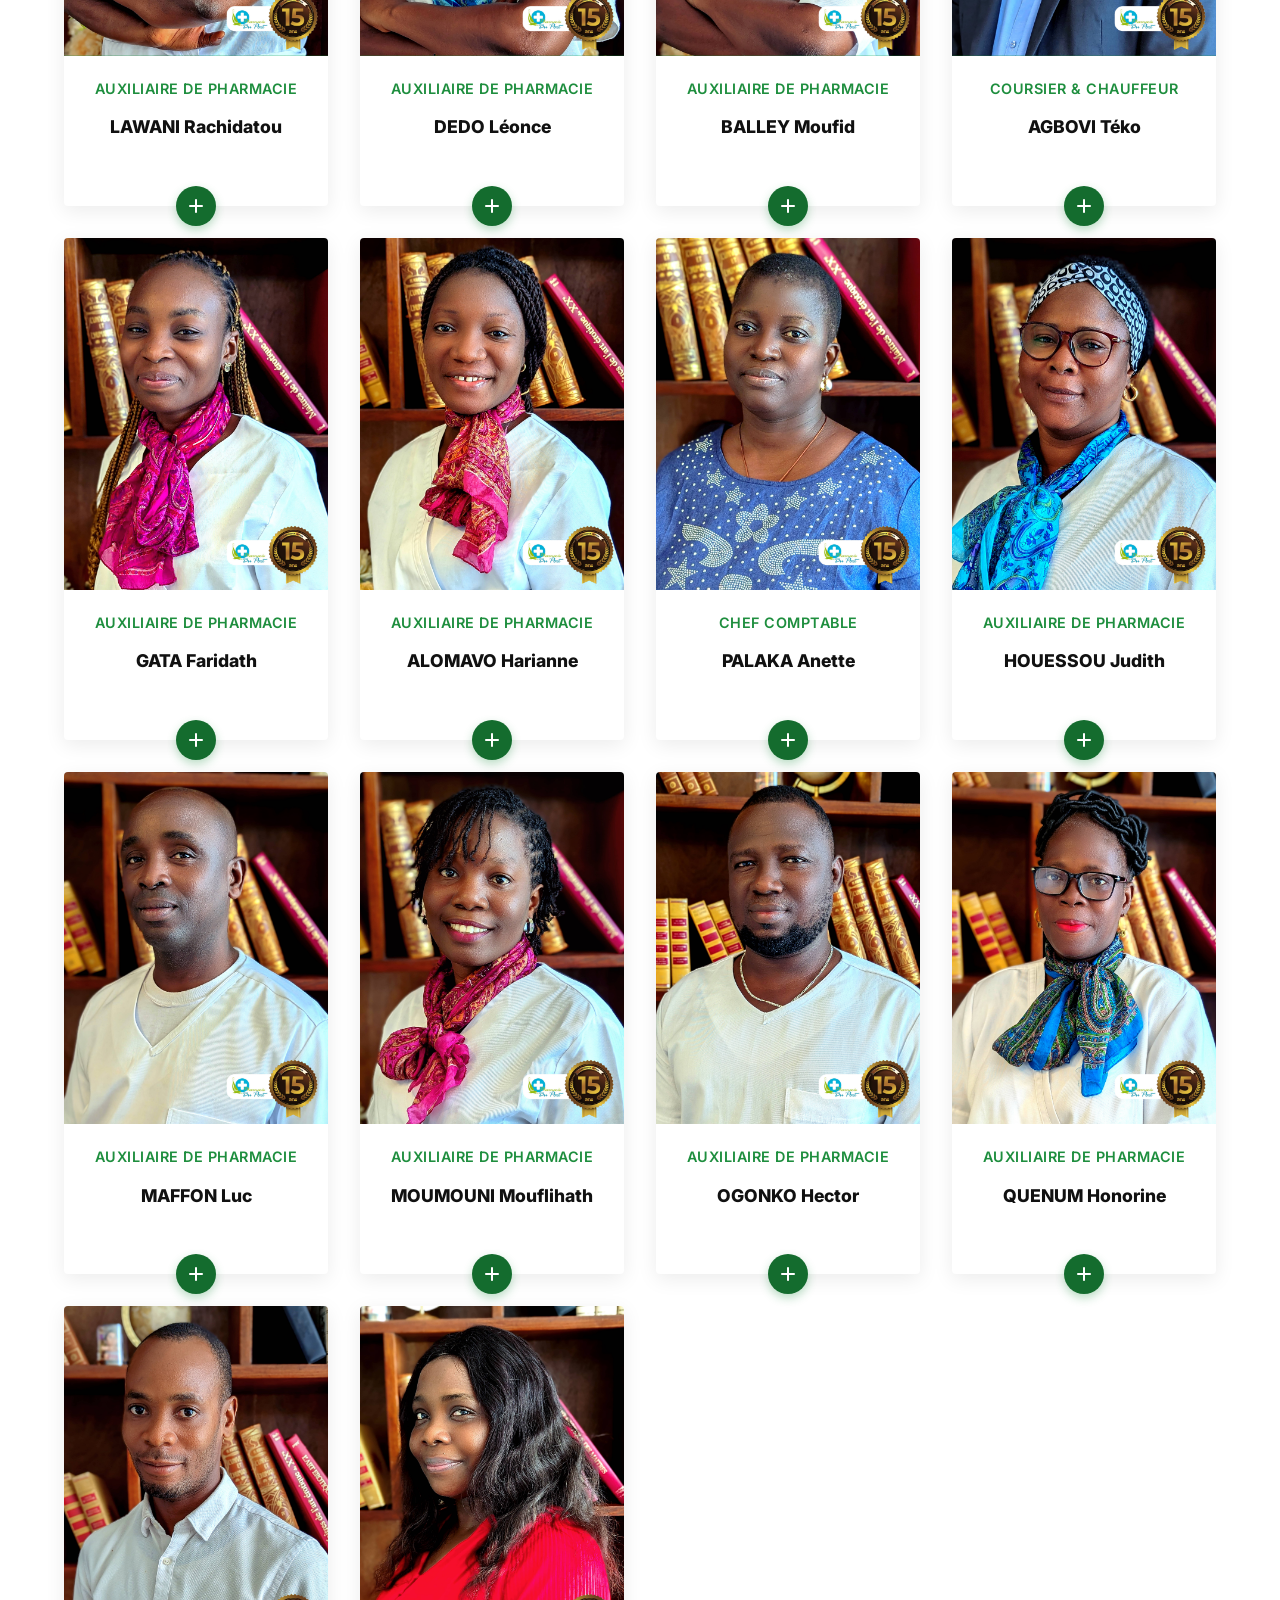
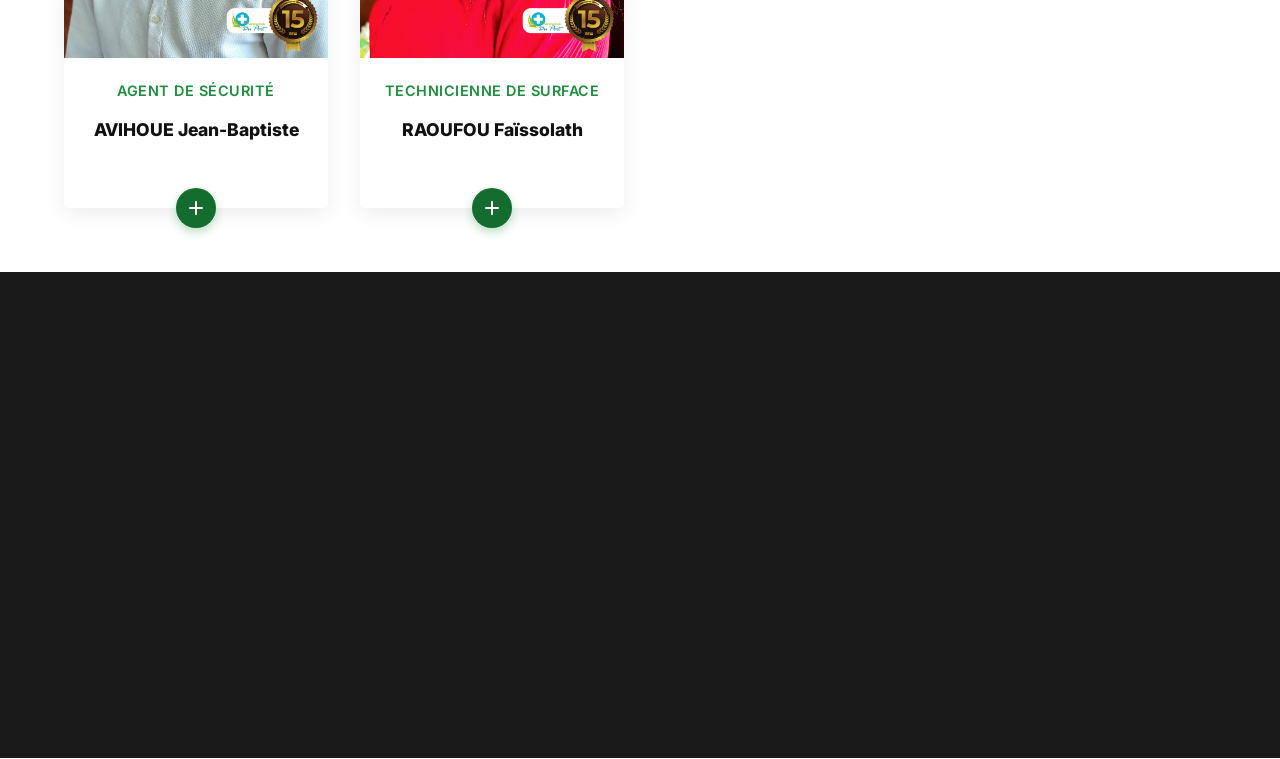
==== commit ba210286: "Fix FOUC and optimize font loading" ====
--- a/about.html
+++ b/about.html
@@ -12,13 +12,34 @@
     <link rel="preconnect" href="https://fonts.googleapis.com">
     <link rel="preconnect" href="https://fonts.gstatic.com" crossorigin>
     <link rel="stylesheet" href="https://fonts.googleapis.com/css2?family=Inter:wght@400;600;700&display=swap">
-    <link rel="stylesheet" href="https://fonts.googleapis.com/css2?family=Material+Symbols+Rounded:opsz,wght,FILL,GRAD@20..48,100..700,0..1,-50..200&display=block">
+    <link rel="stylesheet" href="https://fonts.googleapis.com/css2?family=Material+Symbols+Rounded:opsz,wght,FILL,GRAD@24,400,1,0&display=block">
 
     <link rel="preload" href="css/style.css?v=1.0.3" as="style">
     <link rel="preload" href="img/ACCUEIL.jpeg" as="image" fetchpriority="high">
 
     <!-- CSS -->
     <link rel="stylesheet" href="css/style.css?v=1.0.3">
+
+    <!-- Anti-FOUC Inline Styles -->
+    <style>
+        body.loading { overflow: hidden; }
+        #site-preloader {
+            position: fixed; top: 0; left: 0;
+            width: 100%; height: 100%;
+            background-color: #FFFFFF;
+            display: flex; justify-content: center; align-items: center;
+            z-index: 9999; transition: opacity 0.3s ease, visibility 0.3s;
+        }
+        #site-preloader.fade-out { opacity: 0; visibility: hidden; pointer-events: none; }
+        .loader-spinner {
+            width: 50px; height: 50px;
+            border: 4px solid #E3F2FD; border-top: 4px solid #1E8E3E;
+            border-radius: 50%; animation: spin 1s linear infinite;
+        }
+        @keyframes spin { 0% { transform: rotate(0deg); } 100% { transform: rotate(360deg); } }
+        .material-symbols-rounded { color: transparent !important; }
+        body:not(.loading) .material-symbols-rounded { color: inherit !important; }
+    </style>
 </head>
 
 <body class="loading">
--- a/css/style.css
+++ b/css/style.css
@@ -322,6 +322,10 @@
     width: 100%;
 }
 
+.article-header {
+    padding-top: 180px !important;
+}
+
 /* Tier 1: Top Bar */
 .top-bar-v3 {
     border-bottom: 1px solid var(--border-color);
--- a/css/style.css
+++ b/css/style.css
@@ -322,6 +322,10 @@
     width: 100%;
 }
 
+.article-header {
+    padding-top: 180px !important;
+}
+
 /* Tier 1: Top Bar */
 .top-bar-v3 {
     border-bottom: 1px solid var(--border-color);
